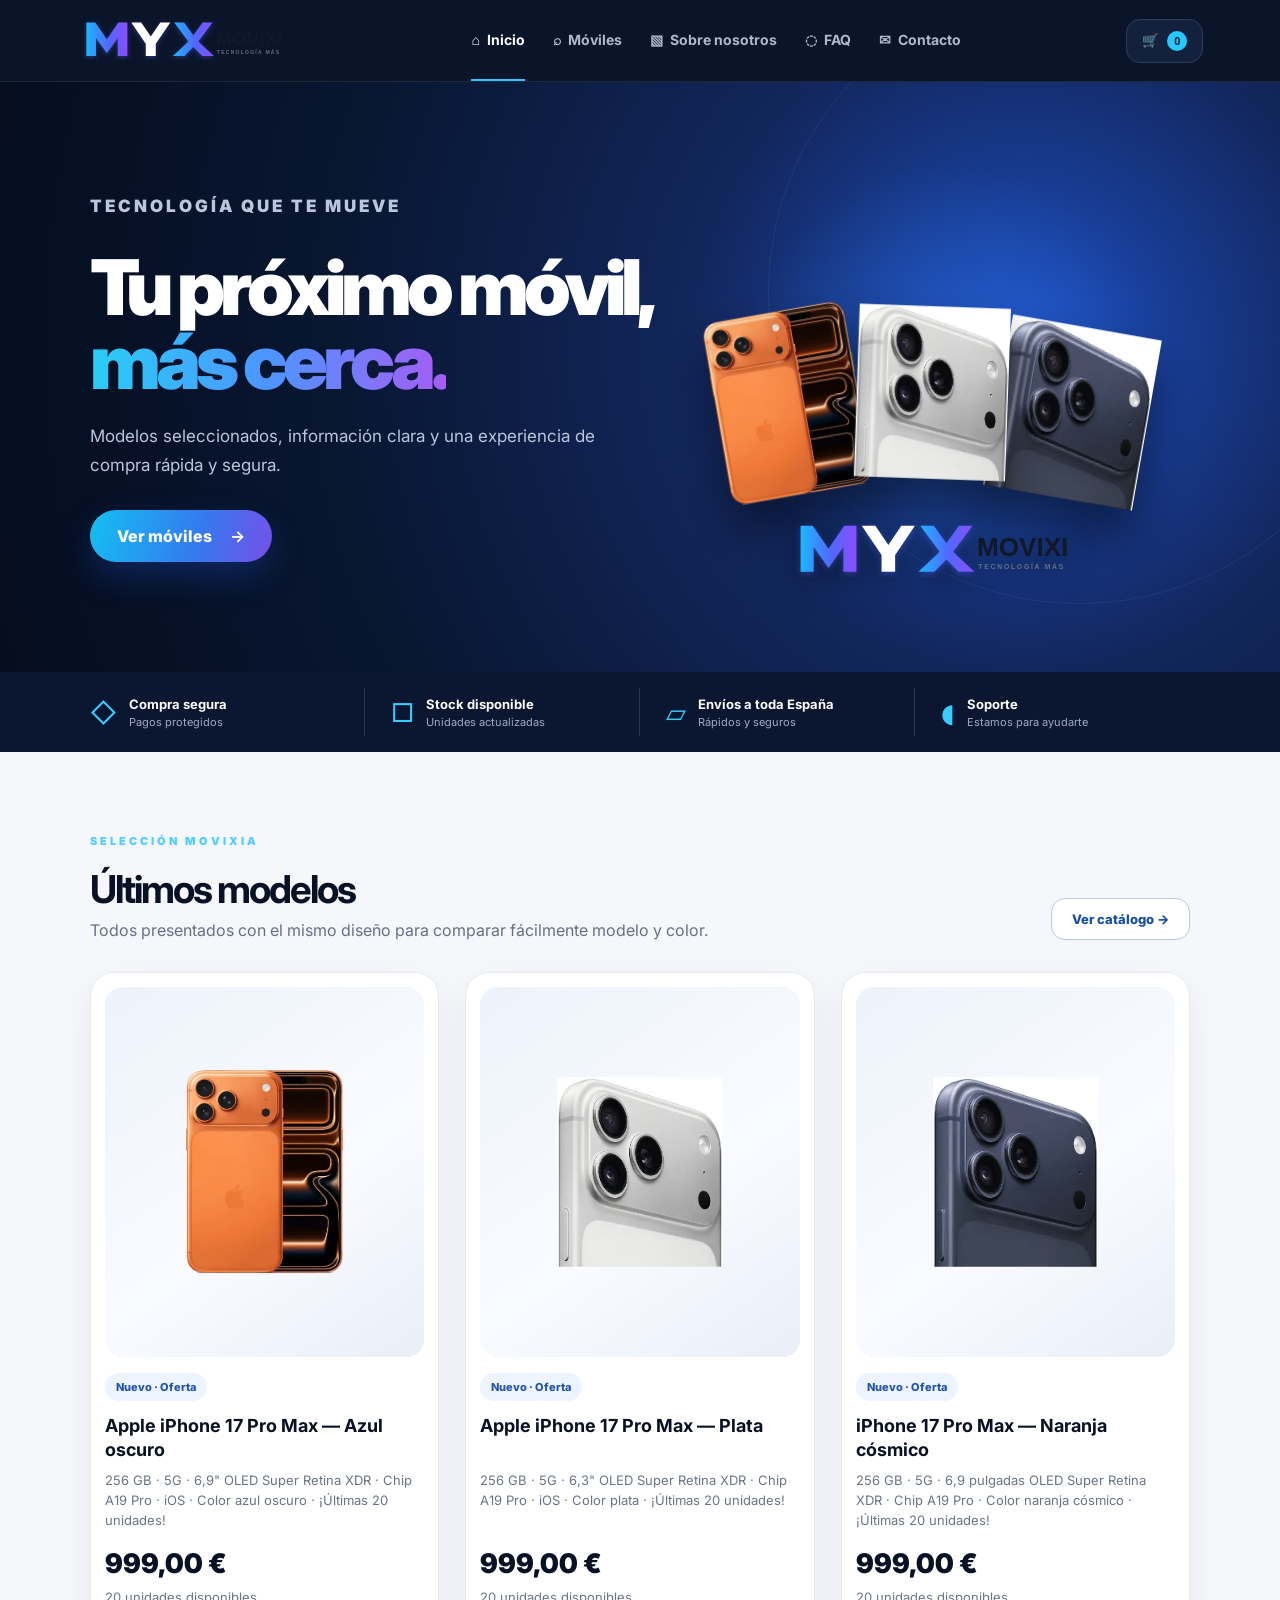
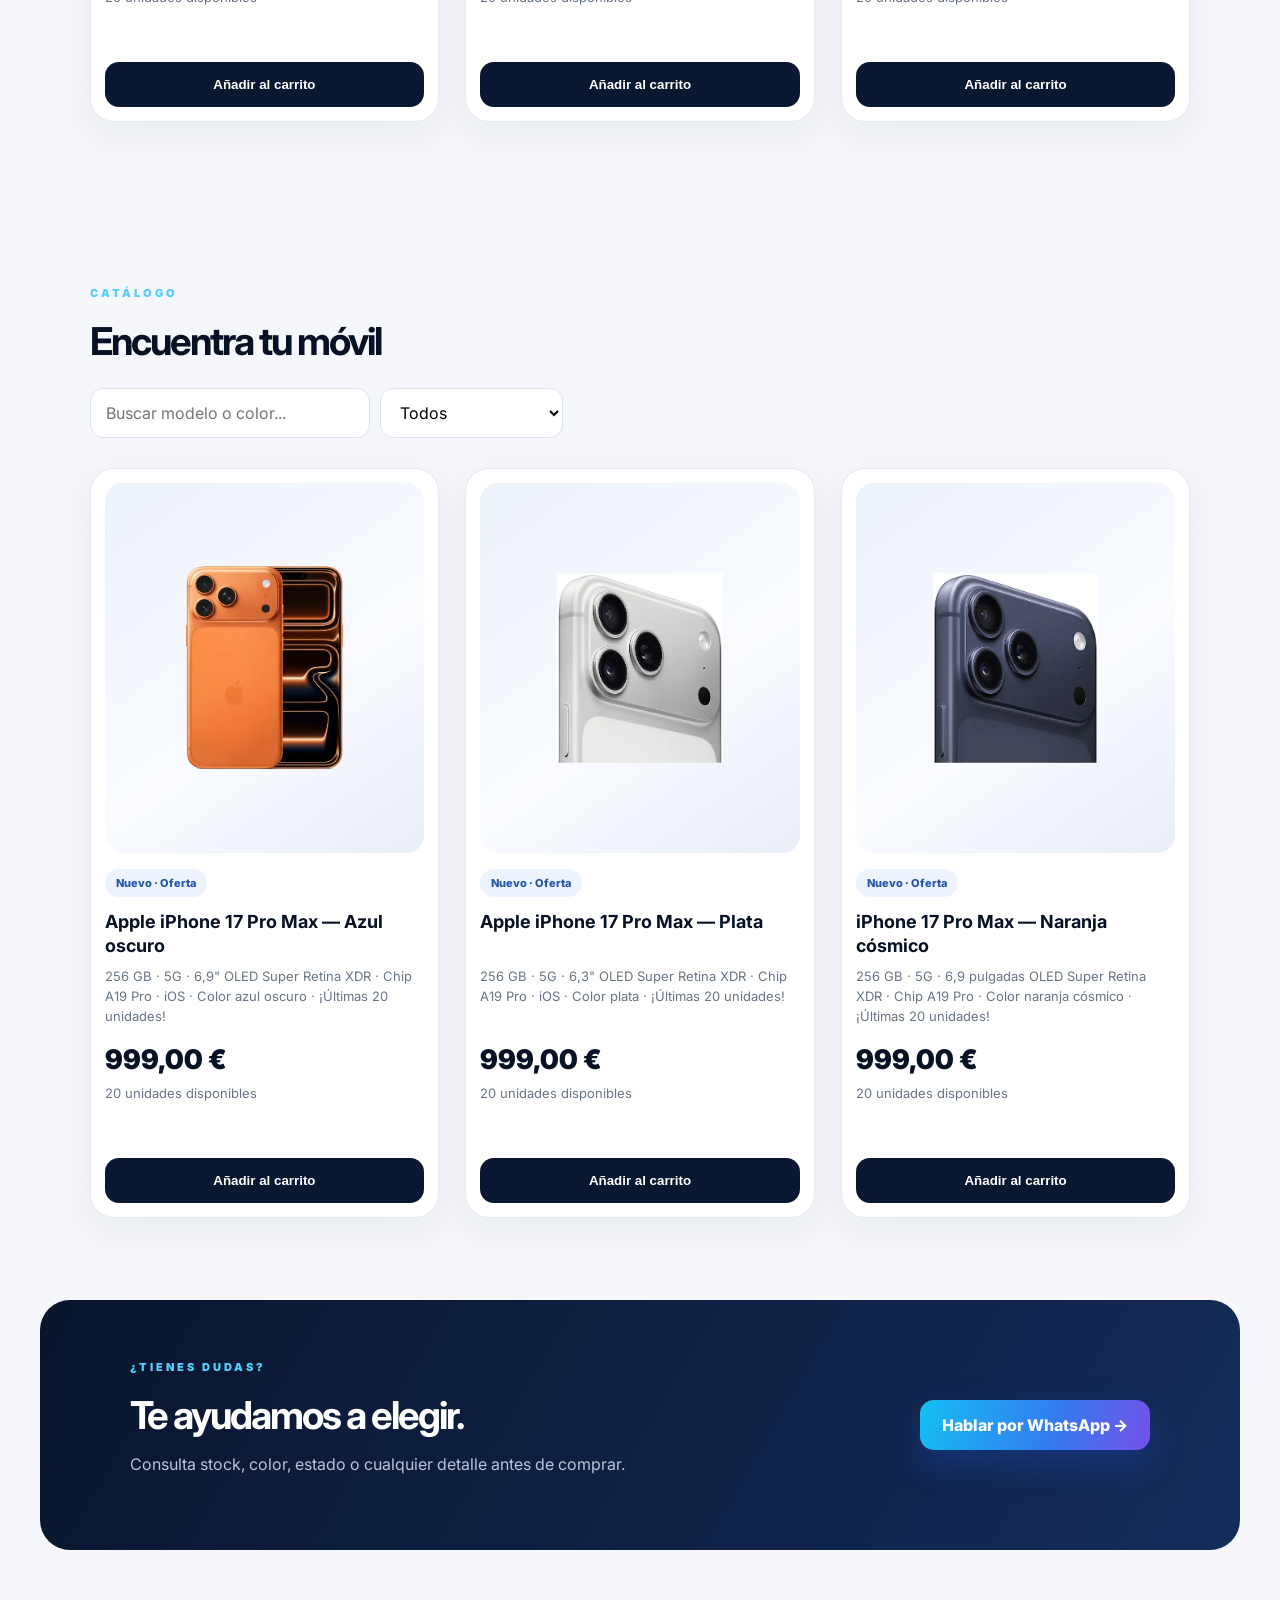
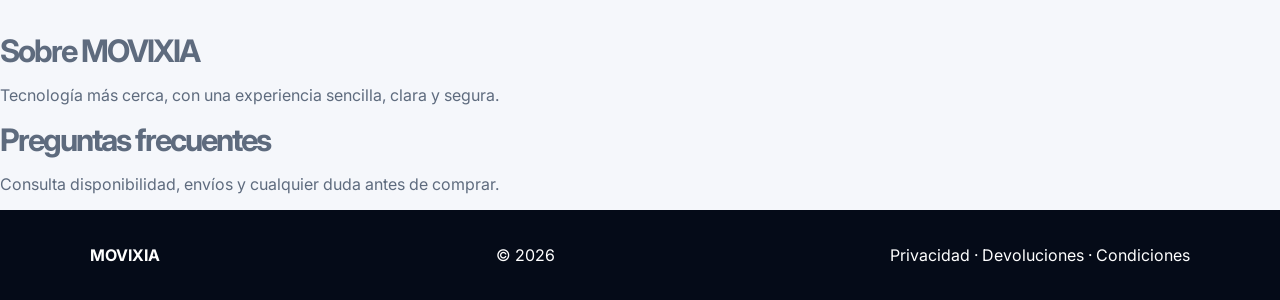
==== index.html @ a2f77178 "Apply modern MOVIXIA page structure and refresh published assets" ====
<!doctype html><html lang="es"><head><meta charset="utf-8"><meta name="viewport" content="width=device-width,initial-scale=1"><title>MOVIXIA — Móviles nuevos y reacondicionados</title><meta name="description" content="Compra móviles nuevos y reacondicionados con stock disponible."><link rel="stylesheet" href="styles.css?v=modern-20260826-01"></head><body><header><a class="logo" href="#inicio"><img src="movixia-logo.svg" alt="MOVIXIA"></a><nav><a class="active" href="#inicio">⌂ <span>Inicio</span></a><a href="#catalogo">⌕ <span>Móviles</span></a><a href="#nosotros">▧ <span>Sobre nosotros</span></a><a href="#faq">◌ <span>FAQ</span></a><a href="#contacto">✉ <span>Contacto</span></a></nav><button class="cart" onclick="openCart()">🛒 <span id="cartCount">0</span></button></header><main><section class="hero" id="inicio"><div class="heroCopy"><p class="eyebrow">TECNOLOGÍA QUE TE MUEVE</p><h1>Tu próximo móvil,<br><span>más cerca.</span></h1><p>Modelos seleccionados, información clara y una experiencia de compra rápida y segura.</p><a class="btn" href="#catalogo">Ver móviles <b>→</b></a></div><div class="heroVisual" aria-hidden="true"><div class="heroAura"></div><img class="phone p1" src="images/ASSET_MMS_161493687.jpg" alt=""><img class="phone p2" src="images/ASSET_MMS_161588659.jpg" alt=""><img class="phone p3" src="images/ASSET_MMS_161588673.jpg" alt=""><div class="heroBrand"><img src="movixia-logo.svg" alt=""></div></div></section><section class="trust"><div><i>◇</i><span><b>Compra segura</b><small>Pagos protegidos</small></span></div><div><i>□</i><span><b>Stock disponible</b><small>Unidades actualizadas</small></span></div><div><i>▱</i><span><b>Envíos a toda España</b><small>Rápidos y seguros</small></span></div><div><i>◖</i><span><b>Soporte</b><small>Estamos para ayudarte</small></span></div></section><section id="ofertas" class="featuredSection"><div class="sectionHead"><div><p class="eyebrow">SELECCIÓN MOVIXIA</p><h2>Últimos modelos</h2><p>Todos presentados con el mismo diseño para comparar fácilmente modelo y color.</p></div><a class="outlineBtn" href="#catalogo">Ver catálogo →</a></div><div id="featured" class="products"></div></section><section id="catalogo"><p class="eyebrow">CATÁLOGO</p><h2>Encuentra tu móvil</h2><div class="filters"><input id="search" placeholder="Buscar modelo o color..." oninput="render()"><select id="condition" onchange="render()"><option value="">Todos</option><option>Nuevo</option><option>Reacondicionado</option></select></div><div id="products" class="products"></div></section><section class="contact" id="contacto"><div><p class="eyebrow">¿TIENES DUDAS?</p><h2>Te ayudamos a elegir.</h2><p>Consulta stock, color, estado o cualquier detalle antes de comprar.</p></div><a id="wa" class="btn" target="_blank">Hablar por WhatsApp →</a></section><section id="nosotros" class="info"><h2>Sobre MOVIXIA</h2><p>Tecnología más cerca, con una experiencia sencilla, clara y segura.</p></section><section id="faq" class="info"><h2>Preguntas frecuentes</h2><p>Consulta disponibilidad, envíos y cualquier duda antes de comprar.</p></section></main><footer><b>MOVIXIA</b><span>© 2026</span><span>Privacidad · Devoluciones · Condiciones</span></footer><div id="overlay" class="overlay hidden" onclick="closeCart()"></div><aside id="drawer"><div class="drawerHead"><h2>Tu carrito</h2><button onclick="closeCart()">✕</button></div><div id="cartItems"></div><div class="total"><span>Total</span><b id="cartTotal">0,00 €</b></div><button class="btn full" onclick="checkout()">Continuar al pago</button></aside><script src="products.js?v=modern-20260826-01"></script><script src="app.js?v=modern-20260826-01"></script></body></html>
---- styles.css ----
@import url('https://fonts.googleapis.com/css2?family=Inter:wght@400;500;600;700;800;900&display=swap');
:root{--ink:#081224;--blue:#1769ff;--cyan:#25c8ff;--muted:#667085;--line:#e6eaf0;--bg:#f5f7fb}*{box-sizing:border-box}html{scroll-behavior:smooth}body{margin:0;font-family:Inter,Arial,sans-serif;background:var(--bg);color:var(--ink)}header{height:82px;background:rgba(7,17,38,.98);display:flex;align-items:center;padding:0 clamp(22px,6vw,92px);position:sticky;top:0;z-index:50;border-bottom:1px solid rgba(255,255,255,.08)}.logo{width:230px;height:68px;display:flex;align-items:center}.logo img{width:205px;max-height:62px;object-fit:contain;object-position:left center}nav{display:flex;align-items:center;justify-content:center;gap:28px;flex:1;height:100%}nav a{color:#aeb9cd;text-decoration:none;font-weight:700;font-size:14px;display:flex;gap:7px;align-items:center;height:100%;border-bottom:2px solid transparent}nav a.active,nav a:hover{color:#fff;border-color:var(--cyan)}.cart{border:1px solid #2b3b5a;background:#13213d;color:#fff;border-radius:14px;padding:11px 15px;font-weight:800;cursor:pointer}.cart span{display:inline-grid;place-items:center;background:var(--cyan);color:#061225;width:20px;height:20px;border-radius:50%;font-size:11px;margin-left:5px}.hero{min-height:590px;display:grid;grid-template-columns:minmax(0,1fr) minmax(460px,.95fr);align-items:center;padding:64px clamp(22px,7vw,110px);position:relative;overflow:hidden;color:#fff;background:radial-gradient(circle at 80% 44%,#1d4fc3 0,#12265b 31%,#081630 65%,#050d1e 100%)}.hero:before{content:'';position:absolute;width:620px;height:620px;border:1px solid rgba(119,176,255,.1);border-radius:50%;right:-110px;top:-100px}.heroCopy{position:relative;z-index:2;max-width:680px}.eyebrow{font-size:11px;font-weight:900;letter-spacing:3px;color:#53ceff;margin:0 0 18px}.hero h1{font-size:clamp(58px,6vw,92px);line-height:.96;letter-spacing:-5px;margin:0 0 24px;font-weight:900}.hero h1 span{background:linear-gradient(90deg,#29cef7,#4d95ff,#a55df5);-webkit-background-clip:text;color:transparent}.hero p{font-size:17px;line-height:1.7;color:#bac6dc;max-width:550px;margin:0 0 30px}.btn{border:0;border-radius:14px;padding:15px 22px;color:#fff;background:linear-gradient(105deg,#14bff2,#3579ef 60%,#7650e9);font-weight:800;cursor:pointer;text-decoration:none;display:inline-flex;align-items:center;justify-content:center;gap:18px;box-shadow:0 14px 32px rgba(32,92,238,.26)}.hero .btn{border-radius:30px;padding:16px 27px}.heroVisual{height:460px;position:relative}.heroAura{position:absolute;inset:0;background:radial-gradient(circle at 55% 50%,rgba(51,134,255,.35),transparent 57%)}.phone{position:absolute;object-fit:contain;filter:drop-shadow(0 28px 24px rgba(0,0,0,.5));height:95%;max-width:48%}.p1{left:1%;bottom:-15px;transform:rotate(-10deg)}.p2{left:28%;bottom:-34px;height:108%;z-index:3;transform:rotate(2deg)}.p3{right:-2%;bottom:-8px;height:88%;transform:rotate(10deg)}.heroBrand{position:absolute;z-index:4;width:52%;left:25%;bottom:16px;filter:drop-shadow(0 8px 14px rgba(0,0,0,.5))}.heroBrand img{width:100%;display:block}.trust{background:#0b1730;color:#fff;display:grid;grid-template-columns:repeat(4,1fr);padding:16px clamp(22px,7vw,110px);gap:0}.trust>div{min-height:48px;display:flex;align-items:center;gap:12px;padding:0 26px;border-right:1px solid #263957}.trust>div:first-child{padding-left:0}.trust>div:last-child{border:0}.trust i{font-style:normal;color:#38ccff;font-size:26px}.trust b{display:block;font-size:13px}.trust small{display:block;color:#9facbf;font-size:11px;margin-top:3px}.featuredSection,section:not(.hero):not(.trust):not(.contact):not(.info){max-width:1440px;margin:auto;padding:82px clamp(22px,7vw,110px)}.sectionHead{display:flex;justify-content:space-between;align-items:end;margin-bottom:32px}.sectionHead h2,h2{font-size:clamp(34px,3vw,48px);letter-spacing:-2px;margin:0 0 8px}.sectionHead p:not(.eyebrow){margin:0;color:var(--muted)}.outlineBtn{padding:12px 20px;border:1px solid #b9c8e6;border-radius:14px;text-decoration:none;color:#174fa7;font-size:13px;font-weight:800;background:#fff}.products{display:grid;grid-template-columns:repeat(3,minmax(0,1fr));gap:26px}.product{background:#fff;border:1px solid var(--line);border-radius:24px;padding:14px;box-shadow:0 12px 35px rgba(25,42,70,.06);display:flex;flex-direction:column;min-width:0;transition:transform .2s,box-shadow .2s}.product:hover{transform:translateY(-5px);box-shadow:0 22px 45px rgba(25,42,70,.12)}.photo{height:370px;border-radius:18px;background:linear-gradient(145deg,#edf3fb,#f9fbff 58%,#e9eef8);display:flex;align-items:center;justify-content:center;overflow:hidden}.photo img{display:block;width:88%;height:88%;object-fit:contain;object-position:center}.badge{align-self:flex-start;margin-top:16px;padding:7px 11px;border-radius:999px;background:#edf4ff;color:#2455a6;font-size:11px;font-weight:800}.product h3{font-size:18px;line-height:1.35;margin:13px 0 7px;min-height:49px}.spec{color:#697586;font-size:13px;line-height:1.55;min-height:61px}.price{font-size:27px;font-weight:900;margin:16px 0 7px}.product .btn{width:100%;margin-top:14px;background:#0a1730;box-shadow:none}.filters{display:flex;gap:10px;margin:24px 0 30px}.filters input,.filters select{border:1px solid #dce3ed;background:#fff;border-radius:13px;padding:13px 15px;font:inherit}.filters input{min-width:270px}.contact{max-width:1200px;margin:0 auto 82px;padding:60px clamp(24px,7vw,90px);border-radius:30px;background:linear-gradient(120deg,#09152d,#142c59);color:#fff;display:flex;justify-content:space-between;align-items:center;gap:30px}.contact h2{margin-bottom:10px}.contact p:not(.eyebrow){color:#b8c4d9}.info{color:#5e6b7e}.info h2{font-size:31px}footer{background:#050b18;color:#fff;padding:35px clamp(22px,7vw,110px);display:flex;justify-content:space-between;gap:18px;flex-wrap:wrap}.overlay{position:fixed;inset:0;background:rgba(0,0,0,.58);z-index:70}.hidden{display:none}#drawer{position:fixed;z-index:71;right:0;top:0;width:min(430px,100%);height:100%;background:#fff;padding:24px;transform:translateX(100%);transition:.25s;overflow:auto}#drawer.open{transform:none}.drawerHead{display:flex;align-items:center;justify-content:space-between}.drawerHead button{border:0;border-radius:50%;width:36px;height:36px}.line{display:grid;grid-template-columns:60px 1fr auto;gap:12px;padding:14px 0;border-bottom:1px solid #edf0f4}.mini{background:#edf2f7;border-radius:10px;display:grid;place-items:center;height:60px}.total{display:flex;justify-content:space-between;font-size:20px;margin:25px 0}.full{width:100%}@media(max-width:900px){header{padding:0 4%}.logo{width:180px}.logo img{width:165px}nav{gap:17px}nav a{font-size:12px}.hero{grid-template-columns:1fr 1fr;padding-left:6%;padding-right:6%}.trust{padding-left:6%;padding-right:6%}.trust>div{padding:0 12px}.products{gap:18px}.photo{height:310px}}@media(max-width:700px){header{height:74px;padding:0 18px}.logo{width:145px}.logo img{width:140px}nav a span{display:none}.hero{grid-template-columns:1fr;min-height:720px;padding:55px 24px 18px}.heroVisual{height:330px}.hero h1{font-size:58px}.trust{grid-template-columns:1fr 1fr;padding:20px 24px;gap:15px}.trust>div{border:0;padding:0}.products{grid-template-columns:1fr 1fr}.featuredSection,section:not(.hero):not(.trust):not(.contact):not(.info){padding:62px 24px}}@media(max-width:520px){nav{display:none}.hero h1{font-size:48px;letter-spacing:-3px}.hero p{font-size:15px}.trust{grid-template-columns:1fr}.products{grid-template-columns:1fr}.photo{height:380px}.sectionHead{display:block}.outlineBtn{display:inline-flex;margin-top:18px}.filters{flex-direction:column}.filters input{min-width:0;width:100%}.contact{margin:0 18px 60px;display:block;padding:40px 28px}.contact .btn{margin-top:18px}}
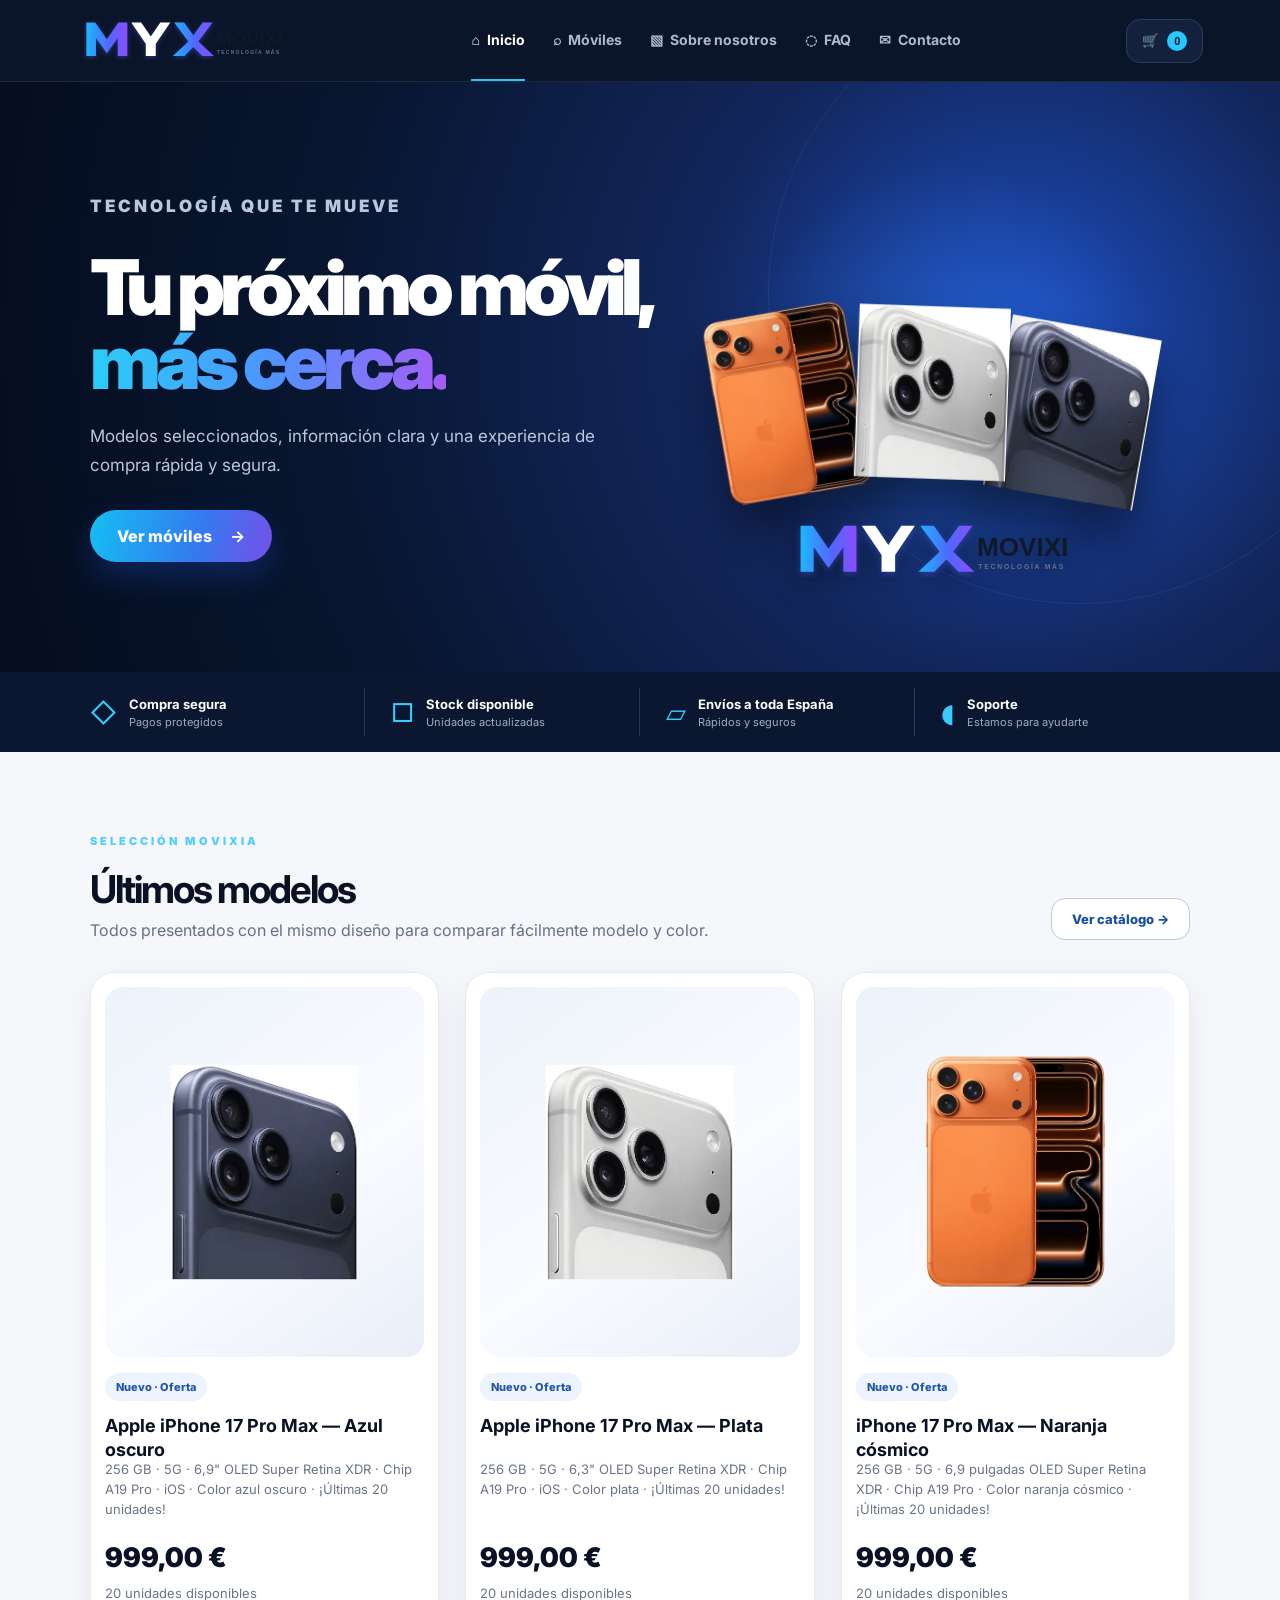
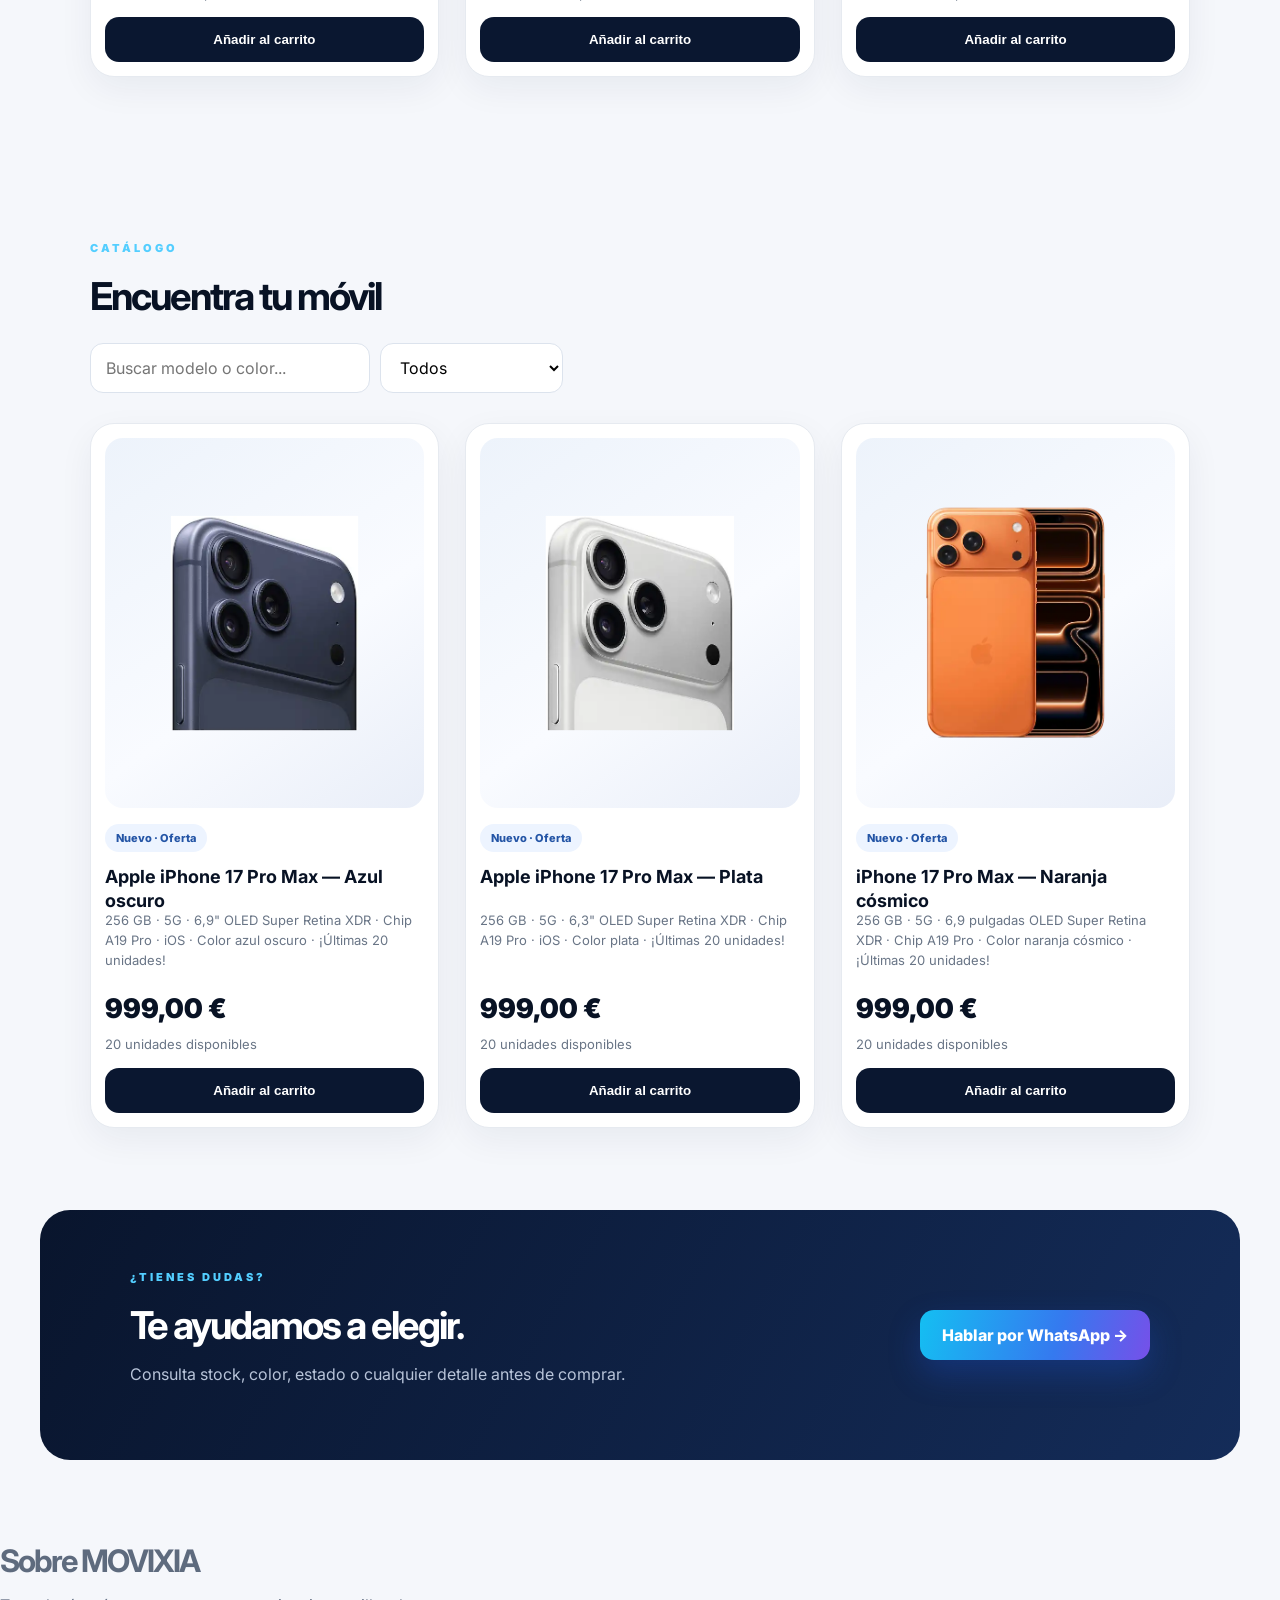
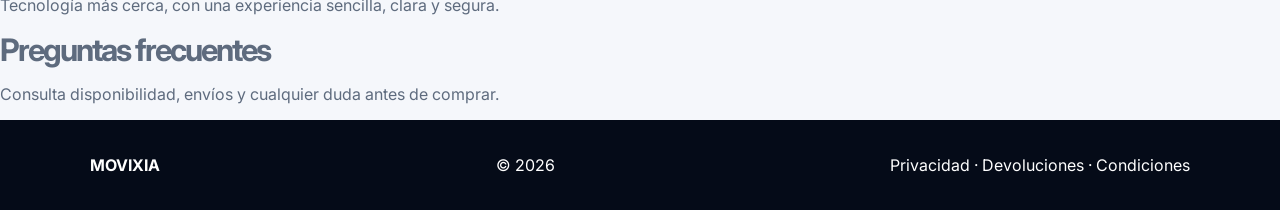
==== commit 6b2a9e04: "Refresh MOVIXIA asset versions for final mockup-matched product layout" ====
--- a/index.html
+++ b/index.html
@@ -1 +1 @@
-<!doctype html><html lang="es"><head><meta charset="utf-8"><meta name="viewport" content="width=device-width,initial-scale=1"><title>MOVIXIA — Móviles nuevos y reacondicionados</title><meta name="description" content="Compra móviles nuevos y reacondicionados con stock disponible."><link rel="stylesheet" href="styles.css?v=modern-20260826-01"></head><body><header><a class="logo" href="#inicio"><img src="movixia-logo.svg" alt="MOVIXIA"></a><nav><a class="active" href="#inicio">⌂ <span>Inicio</span></a><a href="#catalogo">⌕ <span>Móviles</span></a><a href="#nosotros">▧ <span>Sobre nosotros</span></a><a href="#faq">◌ <span>FAQ</span></a><a href="#contacto">✉ <span>Contacto</span></a></nav><button class="cart" onclick="openCart()">🛒 <span id="cartCount">0</span></button></header><main><section class="hero" id="inicio"><div class="heroCopy"><p class="eyebrow">TECNOLOGÍA QUE TE MUEVE</p><h1>Tu próximo móvil,<br><span>más cerca.</span></h1><p>Modelos seleccionados, información clara y una experiencia de compra rápida y segura.</p><a class="btn" href="#catalogo">Ver móviles <b>→</b></a></div><div class="heroVisual" aria-hidden="true"><div class="heroAura"></div><img class="phone p1" src="images/ASSET_MMS_161493687.jpg" alt=""><img class="phone p2" src="images/ASSET_MMS_161588659.jpg" alt=""><img class="phone p3" src="images/ASSET_MMS_161588673.jpg" alt=""><div class="heroBrand"><img src="movixia-logo.svg" alt=""></div></div></section><section class="trust"><div><i>◇</i><span><b>Compra segura</b><small>Pagos protegidos</small></span></div><div><i>□</i><span><b>Stock disponible</b><small>Unidades actualizadas</small></span></div><div><i>▱</i><span><b>Envíos a toda España</b><small>Rápidos y seguros</small></span></div><div><i>◖</i><span><b>Soporte</b><small>Estamos para ayudarte</small></span></div></section><section id="ofertas" class="featuredSection"><div class="sectionHead"><div><p class="eyebrow">SELECCIÓN MOVIXIA</p><h2>Últimos modelos</h2><p>Todos presentados con el mismo diseño para comparar fácilmente modelo y color.</p></div><a class="outlineBtn" href="#catalogo">Ver catálogo →</a></div><div id="featured" class="products"></div></section><section id="catalogo"><p class="eyebrow">CATÁLOGO</p><h2>Encuentra tu móvil</h2><div class="filters"><input id="search" placeholder="Buscar modelo o color..." oninput="render()"><select id="condition" onchange="render()"><option value="">Todos</option><option>Nuevo</option><option>Reacondicionado</option></select></div><div id="products" class="products"></div></section><section class="contact" id="contacto"><div><p class="eyebrow">¿TIENES DUDAS?</p><h2>Te ayudamos a elegir.</h2><p>Consulta stock, color, estado o cualquier detalle antes de comprar.</p></div><a id="wa" class="btn" target="_blank">Hablar por WhatsApp →</a></section><section id="nosotros" class="info"><h2>Sobre MOVIXIA</h2><p>Tecnología más cerca, con una experiencia sencilla, clara y segura.</p></section><section id="faq" class="info"><h2>Preguntas frecuentes</h2><p>Consulta disponibilidad, envíos y cualquier duda antes de comprar.</p></section></main><footer><b>MOVIXIA</b><span>© 2026</span><span>Privacidad · Devoluciones · Condiciones</span></footer><div id="overlay" class="overlay hidden" onclick="closeCart()"></div><aside id="drawer"><div class="drawerHead"><h2>Tu carrito</h2><button onclick="closeCart()">✕</button></div><div id="cartItems"></div><div class="total"><span>Total</span><b id="cartTotal">0,00 €</b></div><button class="btn full" onclick="checkout()">Continuar al pago</button></aside><script src="products.js?v=modern-20260826-01"></script><script src="app.js?v=modern-20260826-01"></script></body></html>+<!doctype html><html lang="es"><head><meta charset="utf-8"><meta name="viewport" content="width=device-width,initial-scale=1"><title>MOVIXIA — Móviles nuevos y reacondicionados</title><meta name="description" content="Compra móviles nuevos y reacondicionados con stock disponible."><link rel="stylesheet" href="styles.css?v=mockup-final-20260826"></head><body><header><a class="logo" href="#inicio"><img src="movixia-logo.svg" alt="MOVIXIA"></a><nav><a class="active" href="#inicio">⌂ <span>Inicio</span></a><a href="#catalogo">⌕ <span>Móviles</span></a><a href="#nosotros">▧ <span>Sobre nosotros</span></a><a href="#faq">◌ <span>FAQ</span></a><a href="#contacto">✉ <span>Contacto</span></a></nav><button class="cart" onclick="openCart()">🛒 <span id="cartCount">0</span></button></header><main><section class="hero" id="inicio"><div class="heroCopy"><p class="eyebrow">TECNOLOGÍA QUE TE MUEVE</p><h1>Tu próximo móvil,<br><span>más cerca.</span></h1><p>Modelos seleccionados, información clara y una experiencia de compra rápida y segura.</p><a class="btn" href="#catalogo">Ver móviles <b>→</b></a></div><div class="heroVisual" aria-hidden="true"><div class="heroAura"></div><img class="phone p1" src="images/ASSET_MMS_161493687.jpg" alt=""><img class="phone p2" src="images/ASSET_MMS_161588659.jpg" alt=""><img class="phone p3" src="images/ASSET_MMS_161588673.jpg" alt=""><div class="heroBrand"><img src="movixia-logo.svg" alt=""></div></div></section><section class="trust"><div><i>◇</i><span><b>Compra segura</b><small>Pagos protegidos</small></span></div><div><i>□</i><span><b>Stock disponible</b><small>Unidades actualizadas</small></span></div><div><i>▱</i><span><b>Envíos a toda España</b><small>Rápidos y seguros</small></span></div><div><i>◖</i><span><b>Soporte</b><small>Estamos para ayudarte</small></span></div></section><section id="ofertas" class="featuredSection"><div class="sectionHead"><div><p class="eyebrow">SELECCIÓN MOVIXIA</p><h2>Últimos modelos</h2><p>Todos presentados con el mismo diseño para comparar fácilmente modelo y color.</p></div><a class="outlineBtn" href="#catalogo">Ver catálogo →</a></div><div id="featured" class="products"></div></section><section id="catalogo"><p class="eyebrow">CATÁLOGO</p><h2>Encuentra tu móvil</h2><div class="filters"><input id="search" placeholder="Buscar modelo o color..." oninput="render()"><select id="condition" onchange="render()"><option value="">Todos</option><option>Nuevo</option><option>Reacondicionado</option></select></div><div id="products" class="products"></div></section><section class="contact" id="contacto"><div><p class="eyebrow">¿TIENES DUDAS?</p><h2>Te ayudamos a elegir.</h2><p>Consulta stock, color, estado o cualquier detalle antes de comprar.</p></div><a id="wa" class="btn" target="_blank">Hablar por WhatsApp →</a></section><section id="nosotros" class="info"><h2>Sobre MOVIXIA</h2><p>Tecnología más cerca, con una experiencia sencilla, clara y segura.</p></section><section id="faq" class="info"><h2>Preguntas frecuentes</h2><p>Consulta disponibilidad, envíos y cualquier duda antes de comprar.</p></section></main><footer><b>MOVIXIA</b><span>© 2026</span><span>Privacidad · Devoluciones · Condiciones</span></footer><div id="overlay" class="overlay hidden" onclick="closeCart()"></div><aside id="drawer"><div class="drawerHead"><h2>Tu carrito</h2><button onclick="closeCart()">✕</button></div><div id="cartItems"></div><div class="total"><span>Total</span><b id="cartTotal">0,00 €</b></div><button class="btn full" onclick="checkout()">Continuar al pago</button></aside><script src="products.js?v=mockup-final-20260826"></script><script src="app.js?v=mockup-final-20260826"></script></body></html>
--- a/styles.css
+++ b/styles.css
@@ -1,2 +1,2 @@
 @import url('https://fonts.googleapis.com/css2?family=Inter:wght@400;500;600;700;800;900&display=swap');
-:root{--ink:#081224;--blue:#1769ff;--cyan:#25c8ff;--muted:#667085;--line:#e6eaf0;--bg:#f5f7fb}*{box-sizing:border-box}html{scroll-behavior:smooth}body{margin:0;font-family:Inter,Arial,sans-serif;background:var(--bg);color:var(--ink)}header{height:82px;background:rgba(7,17,38,.98);display:flex;align-items:center;padding:0 clamp(22px,6vw,92px);position:sticky;top:0;z-index:50;border-bottom:1px solid rgba(255,255,255,.08)}.logo{width:230px;height:68px;display:flex;align-items:center}.logo img{width:205px;max-height:62px;object-fit:contain;object-position:left center}nav{display:flex;align-items:center;justify-content:center;gap:28px;flex:1;height:100%}nav a{color:#aeb9cd;text-decoration:none;font-weight:700;font-size:14px;display:flex;gap:7px;align-items:center;height:100%;border-bottom:2px solid transparent}nav a.active,nav a:hover{color:#fff;border-color:var(--cyan)}.cart{border:1px solid #2b3b5a;background:#13213d;color:#fff;border-radius:14px;padding:11px 15px;font-weight:800;cursor:pointer}.cart span{display:inline-grid;place-items:center;background:var(--cyan);color:#061225;width:20px;height:20px;border-radius:50%;font-size:11px;margin-left:5px}.hero{min-height:590px;display:grid;grid-template-columns:minmax(0,1fr) minmax(460px,.95fr);align-items:center;padding:64px clamp(22px,7vw,110px);position:relative;overflow:hidden;color:#fff;background:radial-gradient(circle at 80% 44%,#1d4fc3 0,#12265b 31%,#081630 65%,#050d1e 100%)}.hero:before{content:'';position:absolute;width:620px;height:620px;border:1px solid rgba(119,176,255,.1);border-radius:50%;right:-110px;top:-100px}.heroCopy{position:relative;z-index:2;max-width:680px}.eyebrow{font-size:11px;font-weight:900;letter-spacing:3px;color:#53ceff;margin:0 0 18px}.hero h1{font-size:clamp(58px,6vw,92px);line-height:.96;letter-spacing:-5px;margin:0 0 24px;font-weight:900}.hero h1 span{background:linear-gradient(90deg,#29cef7,#4d95ff,#a55df5);-webkit-background-clip:text;color:transparent}.hero p{font-size:17px;line-height:1.7;color:#bac6dc;max-width:550px;margin:0 0 30px}.btn{border:0;border-radius:14px;padding:15px 22px;color:#fff;background:linear-gradient(105deg,#14bff2,#3579ef 60%,#7650e9);font-weight:800;cursor:pointer;text-decoration:none;display:inline-flex;align-items:center;justify-content:center;gap:18px;box-shadow:0 14px 32px rgba(32,92,238,.26)}.hero .btn{border-radius:30px;padding:16px 27px}.heroVisual{height:460px;position:relative}.heroAura{position:absolute;inset:0;background:radial-gradient(circle at 55% 50%,rgba(51,134,255,.35),transparent 57%)}.phone{position:absolute;object-fit:contain;filter:drop-shadow(0 28px 24px rgba(0,0,0,.5));height:95%;max-width:48%}.p1{left:1%;bottom:-15px;transform:rotate(-10deg)}.p2{left:28%;bottom:-34px;height:108%;z-index:3;transform:rotate(2deg)}.p3{right:-2%;bottom:-8px;height:88%;transform:rotate(10deg)}.heroBrand{position:absolute;z-index:4;width:52%;left:25%;bottom:16px;filter:drop-shadow(0 8px 14px rgba(0,0,0,.5))}.heroBrand img{width:100%;display:block}.trust{background:#0b1730;color:#fff;display:grid;grid-template-columns:repeat(4,1fr);padding:16px clamp(22px,7vw,110px);gap:0}.trust>div{min-height:48px;display:flex;align-items:center;gap:12px;padding:0 26px;border-right:1px solid #263957}.trust>div:first-child{padding-left:0}.trust>div:last-child{border:0}.trust i{font-style:normal;color:#38ccff;font-size:26px}.trust b{display:block;font-size:13px}.trust small{display:block;color:#9facbf;font-size:11px;margin-top:3px}.featuredSection,section:not(.hero):not(.trust):not(.contact):not(.info){max-width:1440px;margin:auto;padding:82px clamp(22px,7vw,110px)}.sectionHead{display:flex;justify-content:space-between;align-items:end;margin-bottom:32px}.sectionHead h2,h2{font-size:clamp(34px,3vw,48px);letter-spacing:-2px;margin:0 0 8px}.sectionHead p:not(.eyebrow){margin:0;color:var(--muted)}.outlineBtn{padding:12px 20px;border:1px solid #b9c8e6;border-radius:14px;text-decoration:none;color:#174fa7;font-size:13px;font-weight:800;background:#fff}.products{display:grid;grid-template-columns:repeat(3,minmax(0,1fr));gap:26px}.product{background:#fff;border:1px solid var(--line);border-radius:24px;padding:14px;box-shadow:0 12px 35px rgba(25,42,70,.06);display:flex;flex-direction:column;min-width:0;transition:transform .2s,box-shadow .2s}.product:hover{transform:translateY(-5px);box-shadow:0 22px 45px rgba(25,42,70,.12)}.photo{height:370px;border-radius:18px;background:linear-gradient(145deg,#edf3fb,#f9fbff 58%,#e9eef8);display:flex;align-items:center;justify-content:center;overflow:hidden}.photo img{display:block;width:88%;height:88%;object-fit:contain;object-position:center}.badge{align-self:flex-start;margin-top:16px;padding:7px 11px;border-radius:999px;background:#edf4ff;color:#2455a6;font-size:11px;font-weight:800}.product h3{font-size:18px;line-height:1.35;margin:13px 0 7px;min-height:49px}.spec{color:#697586;font-size:13px;line-height:1.55;min-height:61px}.price{font-size:27px;font-weight:900;margin:16px 0 7px}.product .btn{width:100%;margin-top:14px;background:#0a1730;box-shadow:none}.filters{display:flex;gap:10px;margin:24px 0 30px}.filters input,.filters select{border:1px solid #dce3ed;background:#fff;border-radius:13px;padding:13px 15px;font:inherit}.filters input{min-width:270px}.contact{max-width:1200px;margin:0 auto 82px;padding:60px clamp(24px,7vw,90px);border-radius:30px;background:linear-gradient(120deg,#09152d,#142c59);color:#fff;display:flex;justify-content:space-between;align-items:center;gap:30px}.contact h2{margin-bottom:10px}.contact p:not(.eyebrow){color:#b8c4d9}.info{color:#5e6b7e}.info h2{font-size:31px}footer{background:#050b18;color:#fff;padding:35px clamp(22px,7vw,110px);display:flex;justify-content:space-between;gap:18px;flex-wrap:wrap}.overlay{position:fixed;inset:0;background:rgba(0,0,0,.58);z-index:70}.hidden{display:none}#drawer{position:fixed;z-index:71;right:0;top:0;width:min(430px,100%);height:100%;background:#fff;padding:24px;transform:translateX(100%);transition:.25s;overflow:auto}#drawer.open{transform:none}.drawerHead{display:flex;align-items:center;justify-content:space-between}.drawerHead button{border:0;border-radius:50%;width:36px;height:36px}.line{display:grid;grid-template-columns:60px 1fr auto;gap:12px;padding:14px 0;border-bottom:1px solid #edf0f4}.mini{background:#edf2f7;border-radius:10px;display:grid;place-items:center;height:60px}.total{display:flex;justify-content:space-between;font-size:20px;margin:25px 0}.full{width:100%}@media(max-width:900px){header{padding:0 4%}.logo{width:180px}.logo img{width:165px}nav{gap:17px}nav a{font-size:12px}.hero{grid-template-columns:1fr 1fr;padding-left:6%;padding-right:6%}.trust{padding-left:6%;padding-right:6%}.trust>div{padding:0 12px}.products{gap:18px}.photo{height:310px}}@media(max-width:700px){header{height:74px;padding:0 18px}.logo{width:145px}.logo img{width:140px}nav a span{display:none}.hero{grid-template-columns:1fr;min-height:720px;padding:55px 24px 18px}.heroVisual{height:330px}.hero h1{font-size:58px}.trust{grid-template-columns:1fr 1fr;padding:20px 24px;gap:15px}.trust>div{border:0;padding:0}.products{grid-template-columns:1fr 1fr}.featuredSection,section:not(.hero):not(.trust):not(.contact):not(.info){padding:62px 24px}}@media(max-width:520px){nav{display:none}.hero h1{font-size:48px;letter-spacing:-3px}.hero p{font-size:15px}.trust{grid-template-columns:1fr}.products{grid-template-columns:1fr}.photo{height:380px}.sectionHead{display:block}.outlineBtn{display:inline-flex;margin-top:18px}.filters{flex-direction:column}.filters input{min-width:0;width:100%}.contact{margin:0 18px 60px;display:block;padding:40px 28px}.contact .btn{margin-top:18px}}+:root{--ink:#081224;--blue:#1769ff;--cyan:#25c8ff;--muted:#667085;--line:#e6eaf0;--bg:#f5f7fb}*{box-sizing:border-box}html{scroll-behavior:smooth}body{margin:0;font-family:Inter,Arial,sans-serif;background:var(--bg);color:var(--ink)}header{height:82px;background:rgba(7,17,38,.98);display:flex;align-items:center;padding:0 clamp(22px,6vw,92px);position:sticky;top:0;z-index:50;border-bottom:1px solid rgba(255,255,255,.08)}.logo{width:230px;height:68px;display:flex;align-items:center}.logo img{width:205px;max-height:62px;object-fit:contain;object-position:left center}nav{display:flex;align-items:center;justify-content:center;gap:28px;flex:1;height:100%}nav a{color:#aeb9cd;text-decoration:none;font-weight:700;font-size:14px;display:flex;gap:7px;align-items:center;height:100%;border-bottom:2px solid transparent}nav a.active,nav a:hover{color:#fff;border-color:var(--cyan)}.cart{border:1px solid #2b3b5a;background:#13213d;color:#fff;border-radius:14px;padding:11px 15px;font-weight:800;cursor:pointer}.cart span{display:inline-grid;place-items:center;background:var(--cyan);color:#061225;width:20px;height:20px;border-radius:50%;font-size:11px;margin-left:5px}.hero{min-height:590px;display:grid;grid-template-columns:minmax(0,1fr) minmax(460px,.95fr);align-items:center;padding:64px clamp(22px,7vw,110px);position:relative;overflow:hidden;color:#fff;background:radial-gradient(circle at 80% 44%,#1d4fc3 0,#12265b 31%,#081630 65%,#050d1e 100%)}.hero:before{content:'';position:absolute;width:620px;height:620px;border:1px solid rgba(119,176,255,.1);border-radius:50%;right:-110px;top:-100px}.heroCopy{position:relative;z-index:2;max-width:680px}.eyebrow{font-size:11px;font-weight:900;letter-spacing:3px;color:#53ceff;margin:0 0 18px}.hero h1{font-size:clamp(58px,6vw,92px);line-height:.96;letter-spacing:-5px;margin:0 0 24px;font-weight:900}.hero h1 span{background:linear-gradient(90deg,#29cef7,#4d95ff,#a55df5);-webkit-background-clip:text;color:transparent}.hero p{font-size:17px;line-height:1.7;color:#bac6dc;max-width:550px;margin:0 0 30px}.btn{border:0;border-radius:14px;padding:15px 22px;color:#fff;background:linear-gradient(105deg,#14bff2,#3579ef 60%,#7650e9);font-weight:800;cursor:pointer;text-decoration:none;display:inline-flex;align-items:center;justify-content:center;gap:18px;box-shadow:0 14px 32px rgba(32,92,238,.26)}.hero .btn{border-radius:30px;padding:16px 27px}.heroVisual{height:460px;position:relative}.heroAura{position:absolute;inset:0;background:radial-gradient(circle at 55% 50%,rgba(51,134,255,.35),transparent 57%)}.phone{position:absolute;object-fit:contain;filter:drop-shadow(0 28px 24px rgba(0,0,0,.5));height:95%;max-width:48%}.p1{left:1%;bottom:-15px;transform:rotate(-10deg)}.p2{left:28%;bottom:-34px;height:108%;z-index:3;transform:rotate(2deg)}.p3{right:-2%;bottom:-8px;height:88%;transform:rotate(10deg)}.heroBrand{position:absolute;z-index:4;width:52%;left:25%;bottom:16px;filter:drop-shadow(0 8px 14px rgba(0,0,0,.5))}.heroBrand img{width:100%;display:block}.trust{background:#0b1730;color:#fff;display:grid;grid-template-columns:repeat(4,1fr);padding:16px clamp(22px,7vw,110px);gap:0}.trust>div{min-height:48px;display:flex;align-items:center;gap:12px;padding:0 26px;border-right:1px solid #263957}.trust>div:first-child{padding-left:0}.trust>div:last-child{border:0}.trust i{font-style:normal;color:#38ccff;font-size:26px}.trust b{display:block;font-size:13px}.trust small{display:block;color:#9facbf;font-size:11px;margin-top:3px}.featuredSection,section:not(.hero):not(.trust):not(.contact):not(.info){max-width:1440px;margin:auto;padding:82px clamp(22px,7vw,110px)}.sectionHead{display:flex;justify-content:space-between;align-items:end;margin-bottom:32px}.sectionHead h2,h2{font-size:clamp(34px,3vw,48px);letter-spacing:-2px;margin:0 0 8px}.sectionHead p:not(.eyebrow){margin:0;color:var(--muted)}.outlineBtn{padding:12px 20px;border:1px solid #b9c8e6;border-radius:14px;text-decoration:none;color:#174fa7;font-size:13px;font-weight:800;background:#fff}.products{display:grid;grid-template-columns:repeat(3,minmax(0,1fr));gap:26px;align-items:stretch}.product{background:#fff;border:1px solid var(--line);border-radius:24px;padding:14px;box-shadow:0 12px 35px rgba(25,42,70,.06);display:grid;grid-template-rows:370px auto 58px 66px auto auto;min-width:0;overflow:hidden;transition:transform .2s,box-shadow .2s}.product:hover{transform:translateY(-5px);box-shadow:0 22px 45px rgba(25,42,70,.12)}.photo{height:370px;border-radius:18px;background:linear-gradient(145deg,#edf3fb,#f9fbff 58%,#e9eef8);display:flex;align-items:center;justify-content:center;overflow:hidden}.photo img{display:block;width:100%;height:100%;object-fit:contain;object-position:center}.badge{align-self:center;justify-self:start;margin-top:16px;padding:7px 11px;border-radius:999px;background:#edf4ff;color:#2455a6;font-size:11px;font-weight:800}.product h3{font-size:18px;line-height:1.35;margin:13px 0 7px;min-height:49px}.spec{color:#697586;font-size:13px;line-height:1.55;min-height:61px}.price{font-size:27px;font-weight:900;margin:16px 0 7px}.stockText{min-height:0;margin-top:2px}.product .btn{width:100%;margin-top:14px;background:#0a1730;box-shadow:none}.filters{display:flex;gap:10px;margin:24px 0 30px}.filters input,.filters select{border:1px solid #dce3ed;background:#fff;border-radius:13px;padding:13px 15px;font:inherit}.filters input{min-width:270px}.contact{max-width:1200px;margin:0 auto 82px;padding:60px clamp(24px,7vw,90px);border-radius:30px;background:linear-gradient(120deg,#09152d,#142c59);color:#fff;display:flex;justify-content:space-between;align-items:center;gap:30px}.contact h2{margin-bottom:10px}.contact p:not(.eyebrow){color:#b8c4d9}.info{color:#5e6b7e}.info h2{font-size:31px}footer{background:#050b18;color:#fff;padding:35px clamp(22px,7vw,110px);display:flex;justify-content:space-between;gap:18px;flex-wrap:wrap}.overlay{position:fixed;inset:0;background:rgba(0,0,0,.58);z-index:70}.hidden{display:none}#drawer{position:fixed;z-index:71;right:0;top:0;width:min(430px,100%);height:100%;background:#fff;padding:24px;transform:translateX(100%);transition:.25s;overflow:auto}#drawer.open{transform:none}.drawerHead{display:flex;align-items:center;justify-content:space-between}.drawerHead button{border:0;border-radius:50%;width:36px;height:36px}.line{display:grid;grid-template-columns:60px 1fr auto;gap:12px;padding:14px 0;border-bottom:1px solid #edf0f4}.mini{background:#edf2f7;border-radius:10px;display:grid;place-items:center;height:60px}.total{display:flex;justify-content:space-between;font-size:20px;margin:25px 0}.full{width:100%}@media(max-width:900px){header{padding:0 4%}.logo{width:180px}.logo img{width:165px}nav{gap:17px}nav a{font-size:12px}.hero{grid-template-columns:1fr 1fr;padding-left:6%;padding-right:6%}.trust{padding-left:6%;padding-right:6%}.trust>div{padding:0 12px}.products{gap:18px}.product{grid-template-rows:310px auto 58px 66px auto auto}.photo{height:310px}}@media(max-width:700px){header{height:74px;padding:0 18px}.logo{width:145px}.logo img{width:140px}nav a span{display:none}.hero{grid-template-columns:1fr;min-height:720px;padding:55px 24px 18px}.heroVisual{height:330px}.hero h1{font-size:58px}.trust{grid-template-columns:1fr 1fr;padding:20px 24px;gap:15px}.trust>div{border:0;padding:0}.products{grid-template-columns:1fr 1fr}.featuredSection,section:not(.hero):not(.trust):not(.contact):not(.info){padding:62px 24px}}@media(max-width:520px){nav{display:none}.hero h1{font-size:48px;letter-spacing:-3px}.hero p{font-size:15px}.trust{grid-template-columns:1fr}.products{grid-template-columns:1fr}.product{grid-template-rows:380px auto 58px 66px auto auto}.photo{height:380px}.sectionHead{display:block}.outlineBtn{display:inline-flex;margin-top:18px}.filters{flex-direction:column}.filters input{min-width:0;width:100%}.contact{margin:0 18px 60px;display:block;padding:40px 28px}.contact .btn{margin-top:18px}}
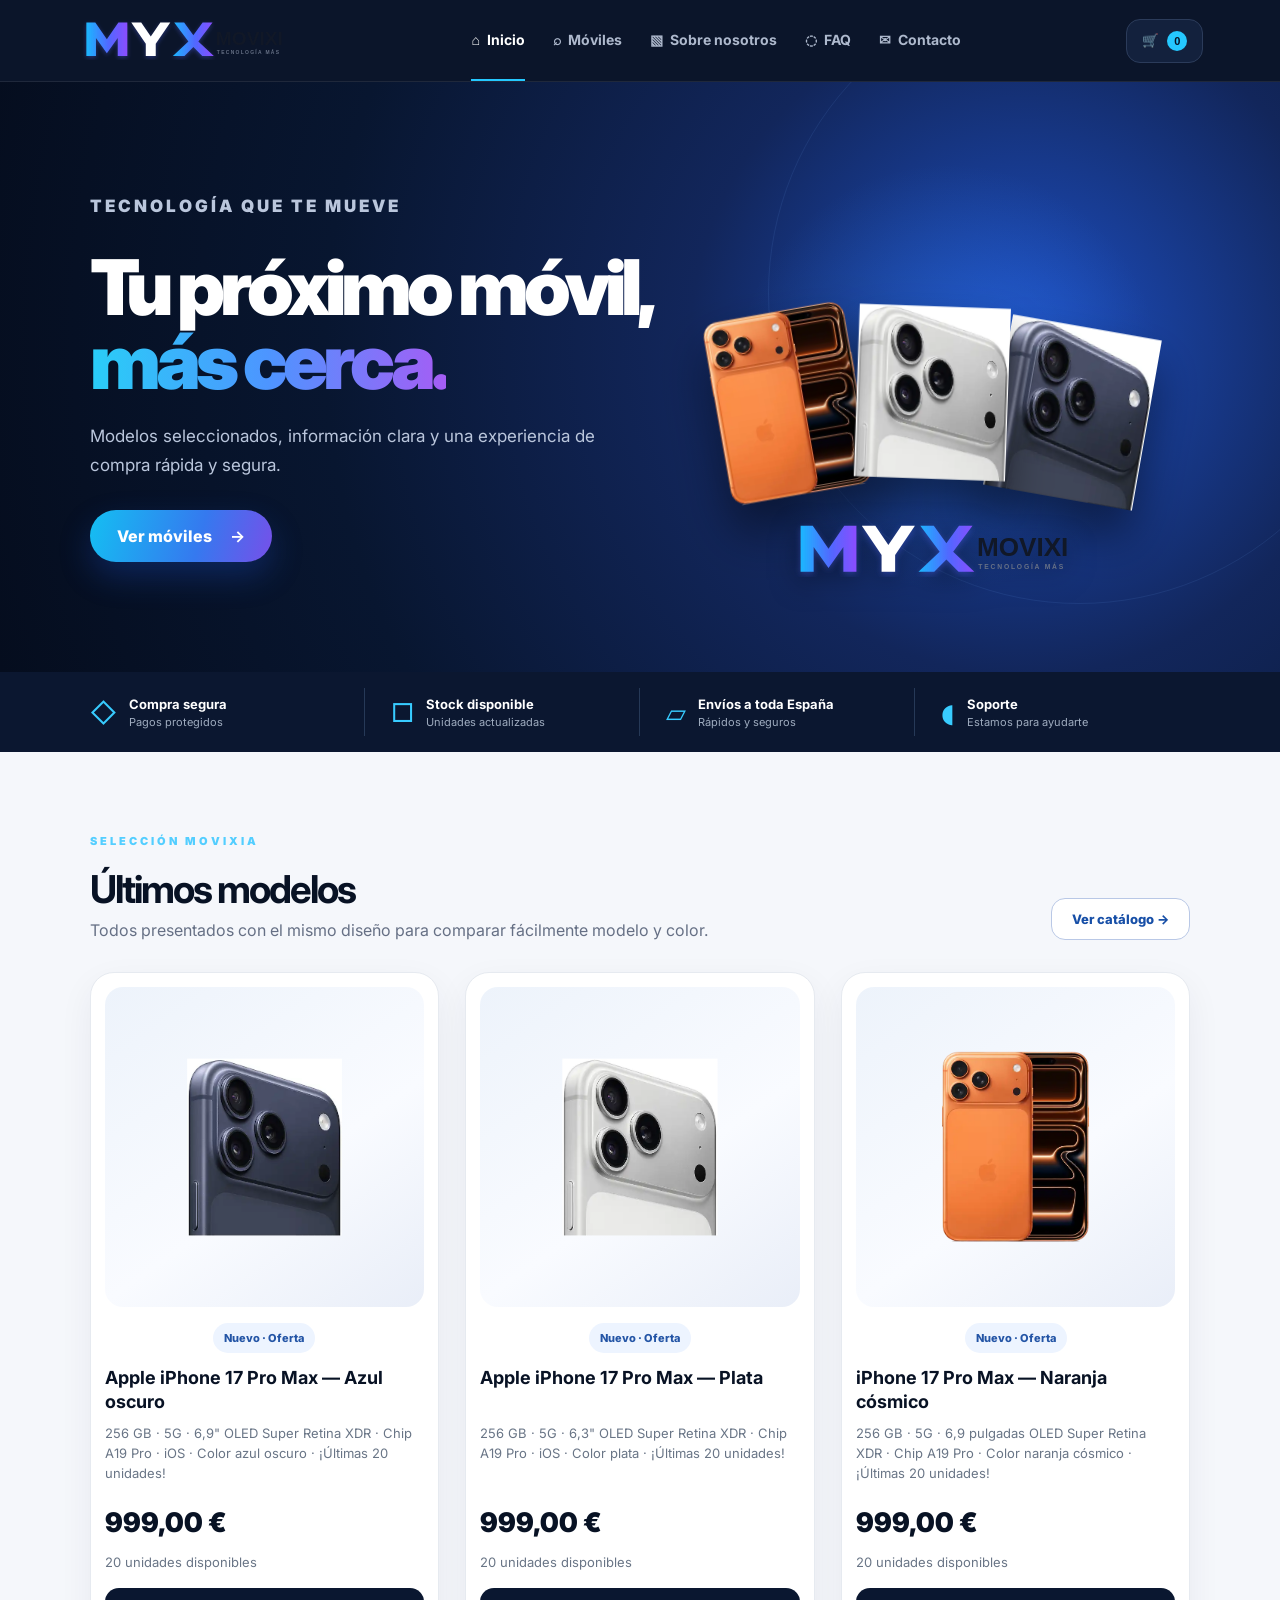
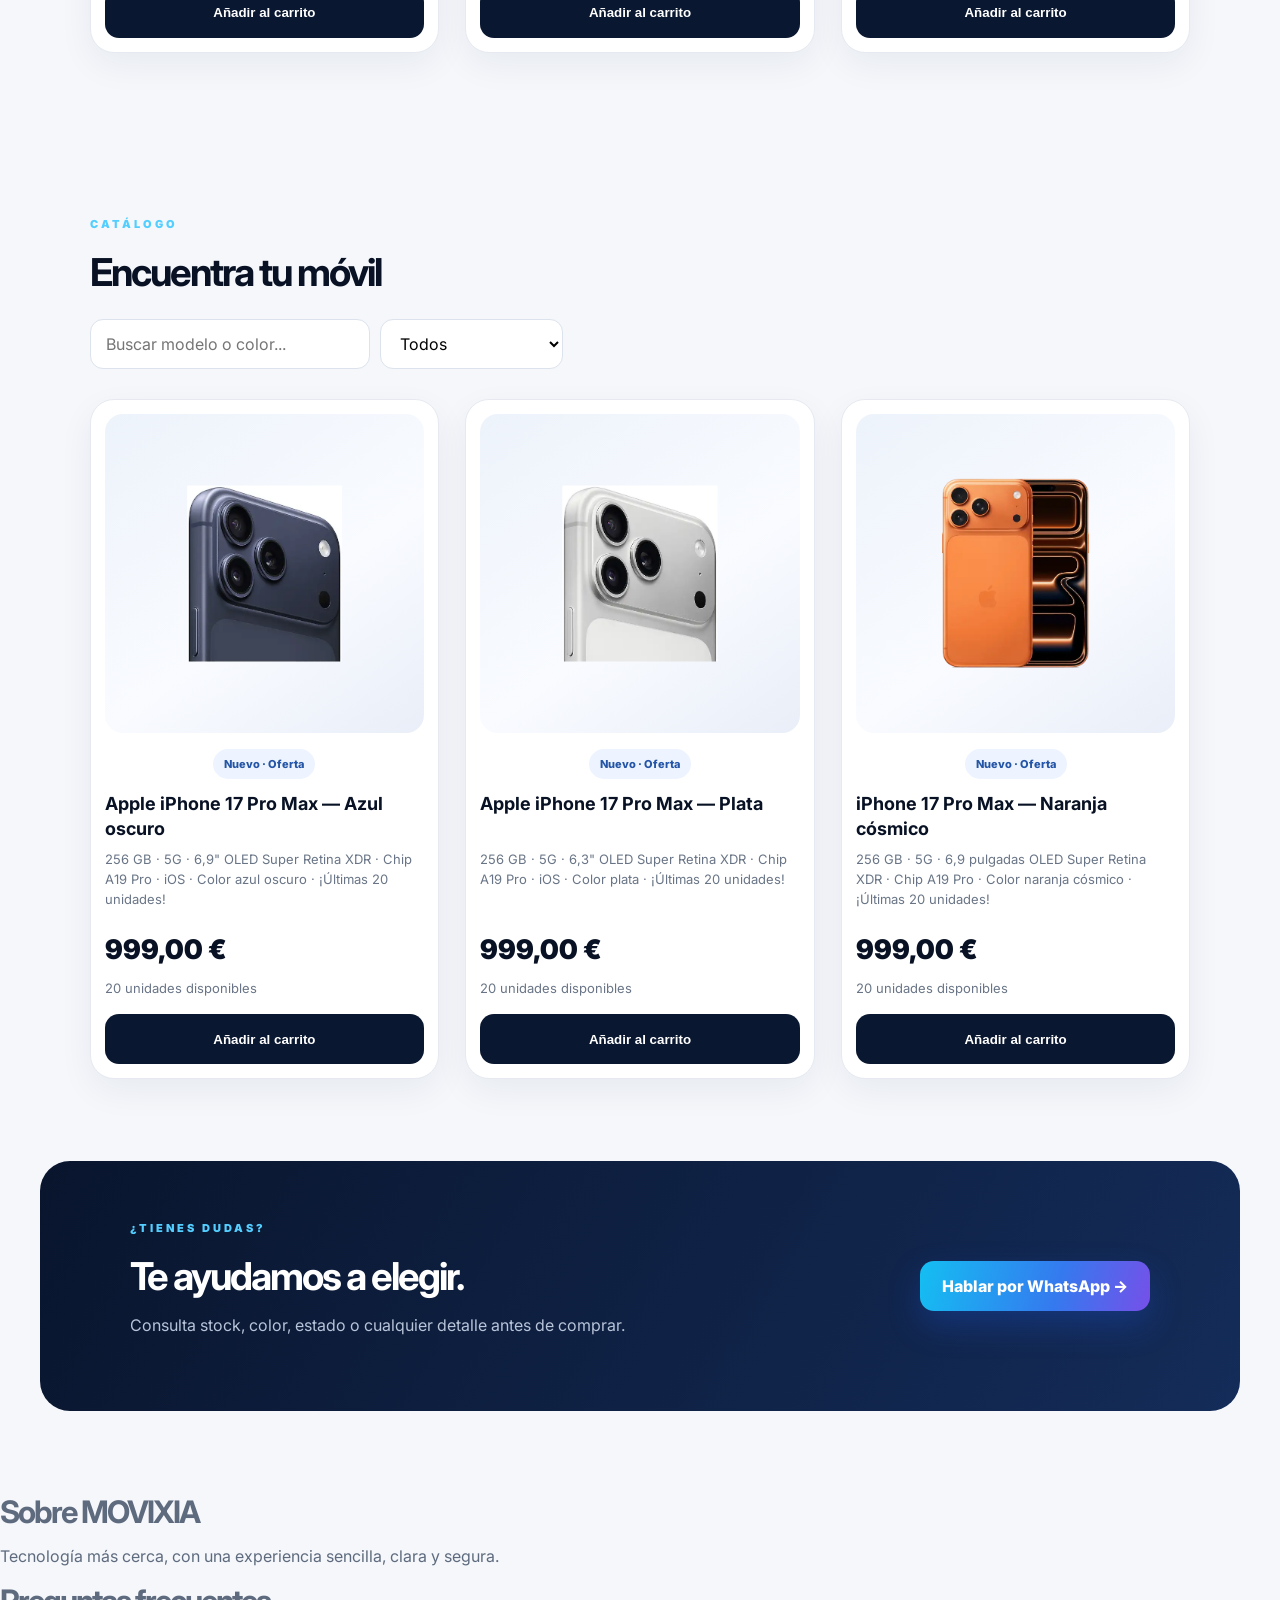
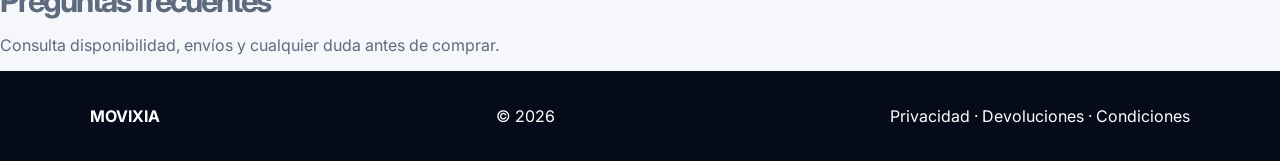
==== commit d58b1992: "Load unified product card stylesheet without changing products checkout or cart" ====
--- a/index.html
+++ b/index.html
@@ -1 +1 @@
-<!doctype html><html lang="es"><head><meta charset="utf-8"><meta name="viewport" content="width=device-width,initial-scale=1"><title>MOVIXIA — Móviles nuevos y reacondicionados</title><meta name="description" content="Compra móviles nuevos y reacondicionados con stock disponible."><link rel="stylesheet" href="styles.css?v=mockup-final-20260826"></head><body><header><a class="logo" href="#inicio"><img src="movixia-logo.svg" alt="MOVIXIA"></a><nav><a class="active" href="#inicio">⌂ <span>Inicio</span></a><a href="#catalogo">⌕ <span>Móviles</span></a><a href="#nosotros">▧ <span>Sobre nosotros</span></a><a href="#faq">◌ <span>FAQ</span></a><a href="#contacto">✉ <span>Contacto</span></a></nav><button class="cart" onclick="openCart()">🛒 <span id="cartCount">0</span></button></header><main><section class="hero" id="inicio"><div class="heroCopy"><p class="eyebrow">TECNOLOGÍA QUE TE MUEVE</p><h1>Tu próximo móvil,<br><span>más cerca.</span></h1><p>Modelos seleccionados, información clara y una experiencia de compra rápida y segura.</p><a class="btn" href="#catalogo">Ver móviles <b>→</b></a></div><div class="heroVisual" aria-hidden="true"><div class="heroAura"></div><img class="phone p1" src="images/ASSET_MMS_161493687.jpg" alt=""><img class="phone p2" src="images/ASSET_MMS_161588659.jpg" alt=""><img class="phone p3" src="images/ASSET_MMS_161588673.jpg" alt=""><div class="heroBrand"><img src="movixia-logo.svg" alt=""></div></div></section><section class="trust"><div><i>◇</i><span><b>Compra segura</b><small>Pagos protegidos</small></span></div><div><i>□</i><span><b>Stock disponible</b><small>Unidades actualizadas</small></span></div><div><i>▱</i><span><b>Envíos a toda España</b><small>Rápidos y seguros</small></span></div><div><i>◖</i><span><b>Soporte</b><small>Estamos para ayudarte</small></span></div></section><section id="ofertas" class="featuredSection"><div class="sectionHead"><div><p class="eyebrow">SELECCIÓN MOVIXIA</p><h2>Últimos modelos</h2><p>Todos presentados con el mismo diseño para comparar fácilmente modelo y color.</p></div><a class="outlineBtn" href="#catalogo">Ver catálogo →</a></div><div id="featured" class="products"></div></section><section id="catalogo"><p class="eyebrow">CATÁLOGO</p><h2>Encuentra tu móvil</h2><div class="filters"><input id="search" placeholder="Buscar modelo o color..." oninput="render()"><select id="condition" onchange="render()"><option value="">Todos</option><option>Nuevo</option><option>Reacondicionado</option></select></div><div id="products" class="products"></div></section><section class="contact" id="contacto"><div><p class="eyebrow">¿TIENES DUDAS?</p><h2>Te ayudamos a elegir.</h2><p>Consulta stock, color, estado o cualquier detalle antes de comprar.</p></div><a id="wa" class="btn" target="_blank">Hablar por WhatsApp →</a></section><section id="nosotros" class="info"><h2>Sobre MOVIXIA</h2><p>Tecnología más cerca, con una experiencia sencilla, clara y segura.</p></section><section id="faq" class="info"><h2>Preguntas frecuentes</h2><p>Consulta disponibilidad, envíos y cualquier duda antes de comprar.</p></section></main><footer><b>MOVIXIA</b><span>© 2026</span><span>Privacidad · Devoluciones · Condiciones</span></footer><div id="overlay" class="overlay hidden" onclick="closeCart()"></div><aside id="drawer"><div class="drawerHead"><h2>Tu carrito</h2><button onclick="closeCart()">✕</button></div><div id="cartItems"></div><div class="total"><span>Total</span><b id="cartTotal">0,00 €</b></div><button class="btn full" onclick="checkout()">Continuar al pago</button></aside><script src="products.js?v=mockup-final-20260826"></script><script src="app.js?v=mockup-final-20260826"></script></body></html>+<!doctype html><html lang="es"><head><meta charset="utf-8"><meta name="viewport" content="width=device-width,initial-scale=1"><title>MOVIXIA — Móviles nuevos y reacondicionados</title><meta name="description" content="Compra móviles nuevos y reacondicionados con stock disponible."><link rel="stylesheet" href="styles.css?v=mockup-final-20260826"><link rel="stylesheet" href="cards.css?v=cards-unified-20260826"></head><body><header><a class="logo" href="#inicio"><img src="movixia-logo.svg" alt="MOVIXIA"></a><nav><a class="active" href="#inicio">⌂ <span>Inicio</span></a><a href="#catalogo">⌕ <span>Móviles</span></a><a href="#nosotros">▧ <span>Sobre nosotros</span></a><a href="#faq">◌ <span>FAQ</span></a><a href="#contacto">✉ <span>Contacto</span></a></nav><button class="cart" onclick="openCart()">🛒 <span id="cartCount">0</span></button></header><main><section class="hero" id="inicio"><div class="heroCopy"><p class="eyebrow">TECNOLOGÍA QUE TE MUEVE</p><h1>Tu próximo móvil,<br><span>más cerca.</span></h1><p>Modelos seleccionados, información clara y una experiencia de compra rápida y segura.</p><a class="btn" href="#catalogo">Ver móviles <b>→</b></a></div><div class="heroVisual" aria-hidden="true"><div class="heroAura"></div><img class="phone p1" src="images/ASSET_MMS_161493687.jpg" alt=""><img class="phone p2" src="images/ASSET_MMS_161588659.jpg" alt=""><img class="phone p3" src="images/ASSET_MMS_161588673.jpg" alt=""><div class="heroBrand"><img src="movixia-logo.svg" alt=""></div></div></section><section class="trust"><div><i>◇</i><span><b>Compra segura</b><small>Pagos protegidos</small></span></div><div><i>□</i><span><b>Stock disponible</b><small>Unidades actualizadas</small></span></div><div><i>▱</i><span><b>Envíos a toda España</b><small>Rápidos y seguros</small></span></div><div><i>◖</i><span><b>Soporte</b><small>Estamos para ayudarte</small></span></div></section><section id="ofertas" class="featuredSection"><div class="sectionHead"><div><p class="eyebrow">SELECCIÓN MOVIXIA</p><h2>Últimos modelos</h2><p>Todos presentados con el mismo diseño para comparar fácilmente modelo y color.</p></div><a class="outlineBtn" href="#catalogo">Ver catálogo →</a></div><div id="featured" class="products"></div></section><section id="catalogo"><p class="eyebrow">CATÁLOGO</p><h2>Encuentra tu móvil</h2><div class="filters"><input id="search" placeholder="Buscar modelo o color..." oninput="render()"><select id="condition" onchange="render()"><option value="">Todos</option><option>Nuevo</option><option>Reacondicionado</option></select></div><div id="products" class="products"></div></section><section class="contact" id="contacto"><div><p class="eyebrow">¿TIENES DUDAS?</p><h2>Te ayudamos a elegir.</h2><p>Consulta stock, color, estado o cualquier detalle antes de comprar.</p></div><a id="wa" class="btn" target="_blank">Hablar por WhatsApp →</a></section><section id="nosotros" class="info"><h2>Sobre MOVIXIA</h2><p>Tecnología más cerca, con una experiencia sencilla, clara y segura.</p></section><section id="faq" class="info"><h2>Preguntas frecuentes</h2><p>Consulta disponibilidad, envíos y cualquier duda antes de comprar.</p></section></main><footer><b>MOVIXIA</b><span>© 2026</span><span>Privacidad · Devoluciones · Condiciones</span></footer><div id="overlay" class="overlay hidden" onclick="closeCart()"></div><aside id="drawer"><div class="drawerHead"><h2>Tu carrito</h2><button onclick="closeCart()">✕</button></div><div id="cartItems"></div><div class="total"><span>Total</span><b id="cartTotal">0,00 €</b></div><button class="btn full" onclick="checkout()">Continuar al pago</button></aside><script src="products.js?v=mockup-final-20260826"></script><script src="app.js?v=mockup-final-20260826"></script></body></html>
--- a/styles.css
+++ b/styles.css
@@ -1,2 +1,2 @@
 @import url('https://fonts.googleapis.com/css2?family=Inter:wght@400;500;600;700;800;900&display=swap');
-:root{--ink:#081224;--blue:#1769ff;--cyan:#25c8ff;--muted:#667085;--line:#e6eaf0;--bg:#f5f7fb}*{box-sizing:border-box}html{scroll-behavior:smooth}body{margin:0;font-family:Inter,Arial,sans-serif;background:var(--bg);color:var(--ink)}header{height:82px;background:rgba(7,17,38,.98);display:flex;align-items:center;padding:0 clamp(22px,6vw,92px);position:sticky;top:0;z-index:50;border-bottom:1px solid rgba(255,255,255,.08)}.logo{width:230px;height:68px;display:flex;align-items:center}.logo img{width:205px;max-height:62px;object-fit:contain;object-position:left center}nav{display:flex;align-items:center;justify-content:center;gap:28px;flex:1;height:100%}nav a{color:#aeb9cd;text-decoration:none;font-weight:700;font-size:14px;display:flex;gap:7px;align-items:center;height:100%;border-bottom:2px solid transparent}nav a.active,nav a:hover{color:#fff;border-color:var(--cyan)}.cart{border:1px solid #2b3b5a;background:#13213d;color:#fff;border-radius:14px;padding:11px 15px;font-weight:800;cursor:pointer}.cart span{display:inline-grid;place-items:center;background:var(--cyan);color:#061225;width:20px;height:20px;border-radius:50%;font-size:11px;margin-left:5px}.hero{min-height:590px;display:grid;grid-template-columns:minmax(0,1fr) minmax(460px,.95fr);align-items:center;padding:64px clamp(22px,7vw,110px);position:relative;overflow:hidden;color:#fff;background:radial-gradient(circle at 80% 44%,#1d4fc3 0,#12265b 31%,#081630 65%,#050d1e 100%)}.hero:before{content:'';position:absolute;width:620px;height:620px;border:1px solid rgba(119,176,255,.1);border-radius:50%;right:-110px;top:-100px}.heroCopy{position:relative;z-index:2;max-width:680px}.eyebrow{font-size:11px;font-weight:900;letter-spacing:3px;color:#53ceff;margin:0 0 18px}.hero h1{font-size:clamp(58px,6vw,92px);line-height:.96;letter-spacing:-5px;margin:0 0 24px;font-weight:900}.hero h1 span{background:linear-gradient(90deg,#29cef7,#4d95ff,#a55df5);-webkit-background-clip:text;color:transparent}.hero p{font-size:17px;line-height:1.7;color:#bac6dc;max-width:550px;margin:0 0 30px}.btn{border:0;border-radius:14px;padding:15px 22px;color:#fff;background:linear-gradient(105deg,#14bff2,#3579ef 60%,#7650e9);font-weight:800;cursor:pointer;text-decoration:none;display:inline-flex;align-items:center;justify-content:center;gap:18px;box-shadow:0 14px 32px rgba(32,92,238,.26)}.hero .btn{border-radius:30px;padding:16px 27px}.heroVisual{height:460px;position:relative}.heroAura{position:absolute;inset:0;background:radial-gradient(circle at 55% 50%,rgba(51,134,255,.35),transparent 57%)}.phone{position:absolute;object-fit:contain;filter:drop-shadow(0 28px 24px rgba(0,0,0,.5));height:95%;max-width:48%}.p1{left:1%;bottom:-15px;transform:rotate(-10deg)}.p2{left:28%;bottom:-34px;height:108%;z-index:3;transform:rotate(2deg)}.p3{right:-2%;bottom:-8px;height:88%;transform:rotate(10deg)}.heroBrand{position:absolute;z-index:4;width:52%;left:25%;bottom:16px;filter:drop-shadow(0 8px 14px rgba(0,0,0,.5))}.heroBrand img{width:100%;display:block}.trust{background:#0b1730;color:#fff;display:grid;grid-template-columns:repeat(4,1fr);padding:16px clamp(22px,7vw,110px);gap:0}.trust>div{min-height:48px;display:flex;align-items:center;gap:12px;padding:0 26px;border-right:1px solid #263957}.trust>div:first-child{padding-left:0}.trust>div:last-child{border:0}.trust i{font-style:normal;color:#38ccff;font-size:26px}.trust b{display:block;font-size:13px}.trust small{display:block;color:#9facbf;font-size:11px;margin-top:3px}.featuredSection,section:not(.hero):not(.trust):not(.contact):not(.info){max-width:1440px;margin:auto;padding:82px clamp(22px,7vw,110px)}.sectionHead{display:flex;justify-content:space-between;align-items:end;margin-bottom:32px}.sectionHead h2,h2{font-size:clamp(34px,3vw,48px);letter-spacing:-2px;margin:0 0 8px}.sectionHead p:not(.eyebrow){margin:0;color:var(--muted)}.outlineBtn{padding:12px 20px;border:1px solid #b9c8e6;border-radius:14px;text-decoration:none;color:#174fa7;font-size:13px;font-weight:800;background:#fff}.products{display:grid;grid-template-columns:repeat(3,minmax(0,1fr));gap:26px;align-items:stretch}.product{background:#fff;border:1px solid var(--line);border-radius:24px;padding:14px;box-shadow:0 12px 35px rgba(25,42,70,.06);display:grid;grid-template-rows:370px auto 58px 66px auto auto;min-width:0;overflow:hidden;transition:transform .2s,box-shadow .2s}.product:hover{transform:translateY(-5px);box-shadow:0 22px 45px rgba(25,42,70,.12)}.photo{height:370px;border-radius:18px;background:linear-gradient(145deg,#edf3fb,#f9fbff 58%,#e9eef8);display:flex;align-items:center;justify-content:center;overflow:hidden}.photo img{display:block;width:100%;height:100%;object-fit:contain;object-position:center}.badge{align-self:center;justify-self:start;margin-top:16px;padding:7px 11px;border-radius:999px;background:#edf4ff;color:#2455a6;font-size:11px;font-weight:800}.product h3{font-size:18px;line-height:1.35;margin:13px 0 7px;min-height:49px}.spec{color:#697586;font-size:13px;line-height:1.55;min-height:61px}.price{font-size:27px;font-weight:900;margin:16px 0 7px}.stockText{min-height:0;margin-top:2px}.product .btn{width:100%;margin-top:14px;background:#0a1730;box-shadow:none}.filters{display:flex;gap:10px;margin:24px 0 30px}.filters input,.filters select{border:1px solid #dce3ed;background:#fff;border-radius:13px;padding:13px 15px;font:inherit}.filters input{min-width:270px}.contact{max-width:1200px;margin:0 auto 82px;padding:60px clamp(24px,7vw,90px);border-radius:30px;background:linear-gradient(120deg,#09152d,#142c59);color:#fff;display:flex;justify-content:space-between;align-items:center;gap:30px}.contact h2{margin-bottom:10px}.contact p:not(.eyebrow){color:#b8c4d9}.info{color:#5e6b7e}.info h2{font-size:31px}footer{background:#050b18;color:#fff;padding:35px clamp(22px,7vw,110px);display:flex;justify-content:space-between;gap:18px;flex-wrap:wrap}.overlay{position:fixed;inset:0;background:rgba(0,0,0,.58);z-index:70}.hidden{display:none}#drawer{position:fixed;z-index:71;right:0;top:0;width:min(430px,100%);height:100%;background:#fff;padding:24px;transform:translateX(100%);transition:.25s;overflow:auto}#drawer.open{transform:none}.drawerHead{display:flex;align-items:center;justify-content:space-between}.drawerHead button{border:0;border-radius:50%;width:36px;height:36px}.line{display:grid;grid-template-columns:60px 1fr auto;gap:12px;padding:14px 0;border-bottom:1px solid #edf0f4}.mini{background:#edf2f7;border-radius:10px;display:grid;place-items:center;height:60px}.total{display:flex;justify-content:space-between;font-size:20px;margin:25px 0}.full{width:100%}@media(max-width:900px){header{padding:0 4%}.logo{width:180px}.logo img{width:165px}nav{gap:17px}nav a{font-size:12px}.hero{grid-template-columns:1fr 1fr;padding-left:6%;padding-right:6%}.trust{padding-left:6%;padding-right:6%}.trust>div{padding:0 12px}.products{gap:18px}.product{grid-template-rows:310px auto 58px 66px auto auto}.photo{height:310px}}@media(max-width:700px){header{height:74px;padding:0 18px}.logo{width:145px}.logo img{width:140px}nav a span{display:none}.hero{grid-template-columns:1fr;min-height:720px;padding:55px 24px 18px}.heroVisual{height:330px}.hero h1{font-size:58px}.trust{grid-template-columns:1fr 1fr;padding:20px 24px;gap:15px}.trust>div{border:0;padding:0}.products{grid-template-columns:1fr 1fr}.featuredSection,section:not(.hero):not(.trust):not(.contact):not(.info){padding:62px 24px}}@media(max-width:520px){nav{display:none}.hero h1{font-size:48px;letter-spacing:-3px}.hero p{font-size:15px}.trust{grid-template-columns:1fr}.products{grid-template-columns:1fr}.product{grid-template-rows:380px auto 58px 66px auto auto}.photo{height:380px}.sectionHead{display:block}.outlineBtn{display:inline-flex;margin-top:18px}.filters{flex-direction:column}.filters input{min-width:0;width:100%}.contact{margin:0 18px 60px;display:block;padding:40px 28px}.contact .btn{margin-top:18px}}+:root{--ink:#081224;--blue:#1769ff;--cyan:#25c8ff;--muted:#667085;--line:#e6eaf0;--bg:#f5f7fb}*{box-sizing:border-box}html{scroll-behavior:smooth}body{margin:0;font-family:Inter,Arial,sans-serif;background:var(--bg);color:var(--ink)}header{height:82px;background:rgba(7,17,38,.98);display:flex;align-items:center;padding:0 clamp(22px,6vw,92px);position:sticky;top:0;z-index:50;border-bottom:1px solid rgba(255,255,255,.08)}.logo{width:230px;height:68px;display:flex;align-items:center}.logo img{width:205px;max-height:62px;object-fit:contain;object-position:left center}nav{display:flex;align-items:center;justify-content:center;gap:28px;flex:1;height:100%}nav a{color:#aeb9cd;text-decoration:none;font-weight:700;font-size:14px;display:flex;gap:7px;align-items:center;height:100%;border-bottom:2px solid transparent}nav a.active,nav a:hover{color:#fff;border-color:var(--cyan)}.cart{border:1px solid #2b3b5a;background:#13213d;color:#fff;border-radius:14px;padding:11px 15px;font-weight:800;cursor:pointer}.cart span{display:inline-grid;place-items:center;background:var(--cyan);color:#061225;width:20px;height:20px;border-radius:50%;font-size:11px;margin-left:5px}.hero{min-height:590px;display:grid;grid-template-columns:minmax(0,1fr) minmax(460px,.95fr);align-items:center;padding:64px clamp(22px,7vw,110px);position:relative;overflow:hidden;color:#fff;background:radial-gradient(circle at 80% 44%,#1d4fc3 0,#12265b 31%,#081630 65%,#050d1e 100%)}.hero:before{content:'';position:absolute;width:620px;height:620px;border:1px solid rgba(119,176,255,.1);border-radius:50%;right:-110px;top:-100px}.heroCopy{position:relative;z-index:2;max-width:680px}.eyebrow{font-size:11px;font-weight:900;letter-spacing:3px;color:#53ceff;margin:0 0 18px}.hero h1{font-size:clamp(58px,6vw,92px);line-height:.96;letter-spacing:-5px;margin:0 0 24px;font-weight:900}.hero h1 span{background:linear-gradient(90deg,#29cef7,#4d95ff,#a55df5);-webkit-background-clip:text;color:transparent}.hero p{font-size:17px;line-height:1.7;color:#bac6dc;max-width:550px;margin:0 0 30px}.btn{border:0;border-radius:14px;padding:15px 22px;color:#fff;background:linear-gradient(105deg,#14bff2,#3579ef 60%,#7650e9);font-weight:800;cursor:pointer;text-decoration:none;display:inline-flex;align-items:center;justify-content:center;gap:18px;box-shadow:0 14px 32px rgba(32,92,238,.26)}.hero .btn{border-radius:30px;padding:16px 27px}.heroVisual{height:460px;position:relative}.heroAura{position:absolute;inset:0;background:radial-gradient(circle at 55% 50%,rgba(51,134,255,.35),transparent 57%)}.phone{position:absolute;object-fit:contain;filter:drop-shadow(0 28px 24px rgba(0,0,0,.5));height:95%;max-width:48%}.p1{left:1%;bottom:-15px;transform:rotate(-10deg)}.p2{left:28%;bottom:-34px;height:108%;z-index:3;transform:rotate(2deg)}.p3{right:-2%;bottom:-8px;height:88%;transform:rotate(10deg)}.heroBrand{position:absolute;z-index:4;width:52%;left:25%;bottom:16px;filter:drop-shadow(0 8px 14px rgba(0,0,0,.5))}.heroBrand img{width:100%;display:block}.trust{background:#0b1730;color:#fff;display:grid;grid-template-columns:repeat(4,1fr);padding:16px clamp(22px,7vw,110px);gap:0}.trust>div{min-height:48px;display:flex;align-items:center;gap:12px;padding:0 26px;border-right:1px solid #263957}.trust>div:first-child{padding-left:0}.trust>div:last-child{border:0}.trust i{font-style:normal;color:#38ccff;font-size:26px}.trust b{display:block;font-size:13px}.trust small{display:block;color:#9facbf;font-size:11px;margin-top:3px}.featuredSection,section:not(.hero):not(.trust):not(.contact):not(.info){max-width:1440px;margin:auto;padding:82px clamp(22px,7vw,110px)}.sectionHead{display:flex;justify-content:space-between;align-items:end;margin-bottom:32px}.sectionHead h2,h2{font-size:clamp(34px,3vw,48px);letter-spacing:-2px;margin:0 0 8px}.sectionHead p:not(.eyebrow){margin:0;color:var(--muted)}.outlineBtn{padding:12px 20px;border:1px solid #b9c8e6;border-radius:14px;text-decoration:none;color:#174fa7;font-size:13px;font-weight:800;background:#fff}.products{display:grid;grid-template-columns:repeat(3,minmax(0,1fr));gap:26px;align-items:stretch}.product{background:#fff;border:1px solid var(--line);border-radius:24px;padding:14px;box-shadow:0 12px 35px rgba(25,42,70,.06);display:grid;grid-template-rows:370px auto 58px 66px auto auto;min-width:0;overflow:hidden;transition:transform .2s,box-shadow .2s}.product:hover{transform:translateY(-5px);box-shadow:0 22px 45px rgba(25,42,70,.12)}/* Mismo marco y tratamiento visual para las tres fotos originales */.photo{height:370px;border-radius:18px;background:linear-gradient(145deg,#edf3fb,#f9fbff 58%,#e9eef8);display:flex;align-items:center;justify-content:center;overflow:hidden;padding:28px}.photo img{display:block;width:100%;height:100%;object-fit:contain;object-position:center center;transform:scale(.88);transform-origin:center center}.product:nth-child(1) .photo img{transform:scale(.88)}.product:nth-child(2) .photo img{transform:scale(.88)}.product:nth-child(3) .photo img{transform:scale(.88)}.badge{align-self:center;justify-self:start;margin-top:16px;padding:7px 11px;border-radius:999px;background:#edf4ff;color:#2455a6;font-size:11px;font-weight:800}.product h3{font-size:18px;line-height:1.35;margin:13px 0 7px;min-height:49px}.spec{color:#697586;font-size:13px;line-height:1.55;min-height:61px}.price{font-size:27px;font-weight:900;margin:16px 0 7px}.stockText{min-height:0;margin-top:2px}.product .btn{width:100%;margin-top:14px;background:#0a1730;box-shadow:none}.filters{display:flex;gap:10px;margin:24px 0 30px}.filters input,.filters select{border:1px solid #dce3ed;background:#fff;border-radius:13px;padding:13px 15px;font:inherit}.filters input{min-width:270px}.contact{max-width:1200px;margin:0 auto 82px;padding:60px clamp(24px,7vw,90px);border-radius:30px;background:linear-gradient(120deg,#09152d,#142c59);color:#fff;display:flex;justify-content:space-between;align-items:center;gap:30px}.contact h2{margin-bottom:10px}.contact p:not(.eyebrow){color:#b8c4d9}.info{color:#5e6b7e}.info h2{font-size:31px}footer{background:#050b18;color:#fff;padding:35px clamp(22px,7vw,110px);display:flex;justify-content:space-between;gap:18px;flex-wrap:wrap}.overlay{position:fixed;inset:0;background:rgba(0,0,0,.58);z-index:70}.hidden{display:none}#drawer{position:fixed;z-index:71;right:0;top:0;width:min(430px,100%);height:100%;background:#fff;padding:24px;transform:translateX(100%);transition:.25s;overflow:auto}#drawer.open{transform:none}.drawerHead{display:flex;align-items:center;justify-content:space-between}.drawerHead button{border:0;border-radius:50%;width:36px;height:36px}.line{display:grid;grid-template-columns:60px 1fr auto;gap:12px;padding:14px 0;border-bottom:1px solid #edf0f4}.mini{background:#edf2f7;border-radius:10px;display:grid;place-items:center;height:60px}.total{display:flex;justify-content:space-between;font-size:20px;margin:25px 0}.full{width:100%}@media(max-width:900px){header{padding:0 4%}.logo{width:180px}.logo img{width:165px}nav{gap:17px}nav a{font-size:12px}.hero{grid-template-columns:1fr 1fr;padding-left:6%;padding-right:6%}.trust{padding-left:6%;padding-right:6%}.trust>div{padding:0 12px}.products{gap:18px}.product{grid-template-rows:310px auto 58px 66px auto auto}.photo{height:310px}}@media(max-width:700px){header{height:74px;padding:0 18px}.logo{width:145px}.logo img{width:140px}nav a span{display:none}.hero{grid-template-columns:1fr;min-height:720px;padding:55px 24px 18px}.heroVisual{height:330px}.hero h1{font-size:58px}.trust{grid-template-columns:1fr 1fr;padding:20px 24px;gap:15px}.trust>div{border:0;padding:0}.products{grid-template-columns:1fr 1fr}.featuredSection,section:not(.hero):not(.trust):not(.contact):not(.info){padding:62px 24px}}@media(max-width:520px){nav{display:none}.hero h1{font-size:48px;letter-spacing:-3px}.hero p{font-size:15px}.trust{grid-template-columns:1fr}.products{grid-template-columns:1fr}.product{grid-template-rows:380px auto 58px 66px auto auto}.photo{height:380px}.sectionHead{display:block}.outlineBtn{display:inline-flex;margin-top:18px}.filters{flex-direction:column}.filters input{min-width:0;width:100%}.contact{margin:0 18px 60px;display:block;padding:40px 28px}.contact .btn{margin-top:18px}}
--- a/cards.css
+++ b/cards.css
@@ -0,0 +1,15 @@
+/* Normalización visual exclusiva de las tres tarjetas de producto */
+.products{grid-template-columns:repeat(3,minmax(0,1fr));align-items:stretch;gap:26px}
+.product{height:100%;padding:14px;display:flex;flex-direction:column;border-radius:24px;overflow:hidden}
+.photo{width:100%;height:auto;aspect-ratio:1/1;min-height:0;padding:28px;border-radius:18px;display:grid;place-items:center;overflow:hidden;background:linear-gradient(145deg,#edf3fb,#f9fbff 58%,#e9eef8)}
+.photo img{width:100%;height:100%;display:block;object-fit:contain;object-position:center center;transform:none!important}
+.product:nth-child(1) .photo img,.product:nth-child(2) .photo img,.product:nth-child(3) .photo img{transform:none!important}
+.badge{margin-top:16px;min-height:30px;display:inline-flex;align-items:center}
+.product h3{min-height:50px;margin:13px 0 7px;display:flex;align-items:flex-start}
+.spec{min-height:64px;margin:0;overflow:hidden}
+.price{min-height:40px;margin:16px 0 7px;display:flex;align-items:center}
+.stockText{min-height:22px;margin:2px 0 0}
+.product .btn{margin-top:14px;min-height:50px}
+@media(max-width:900px){.photo{aspect-ratio:1/1}}
+@media(max-width:700px){.products{grid-template-columns:1fr 1fr}}
+@media(max-width:520px){.products{grid-template-columns:1fr}.photo{aspect-ratio:1/1}}
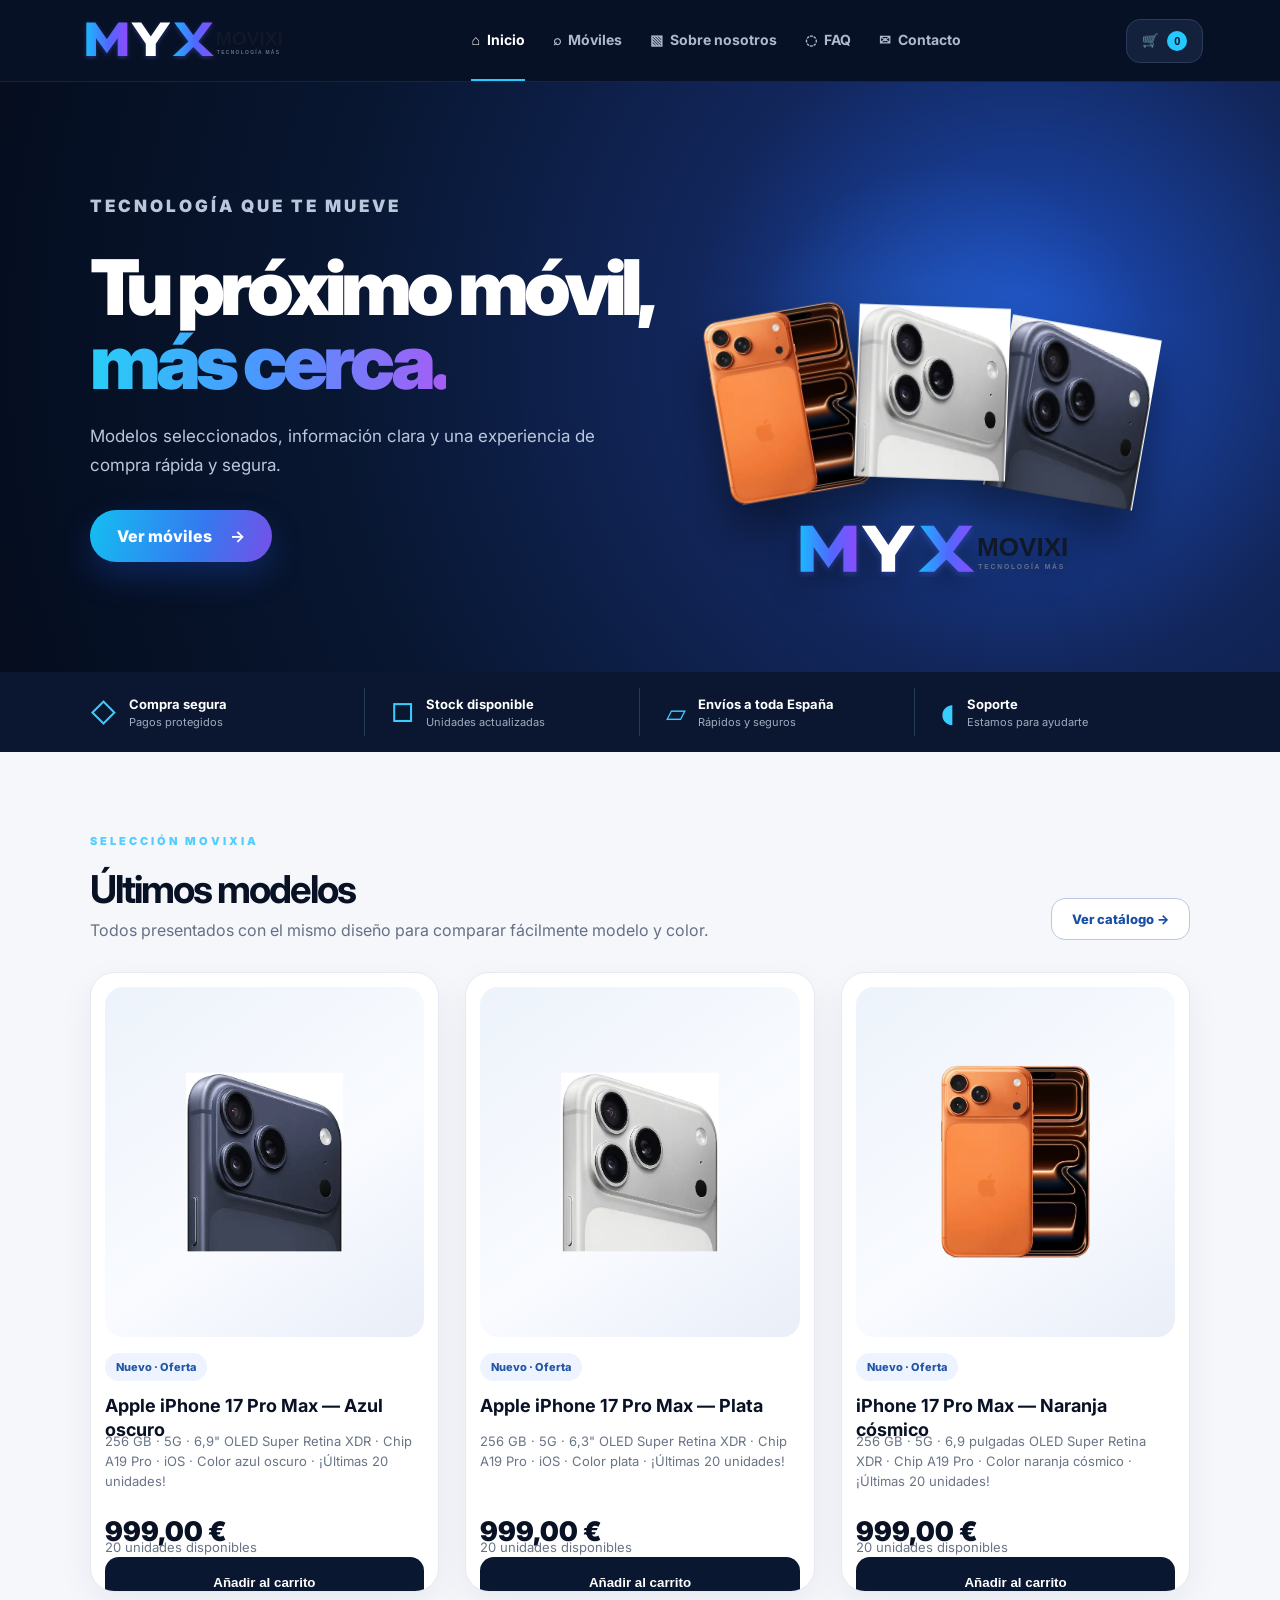
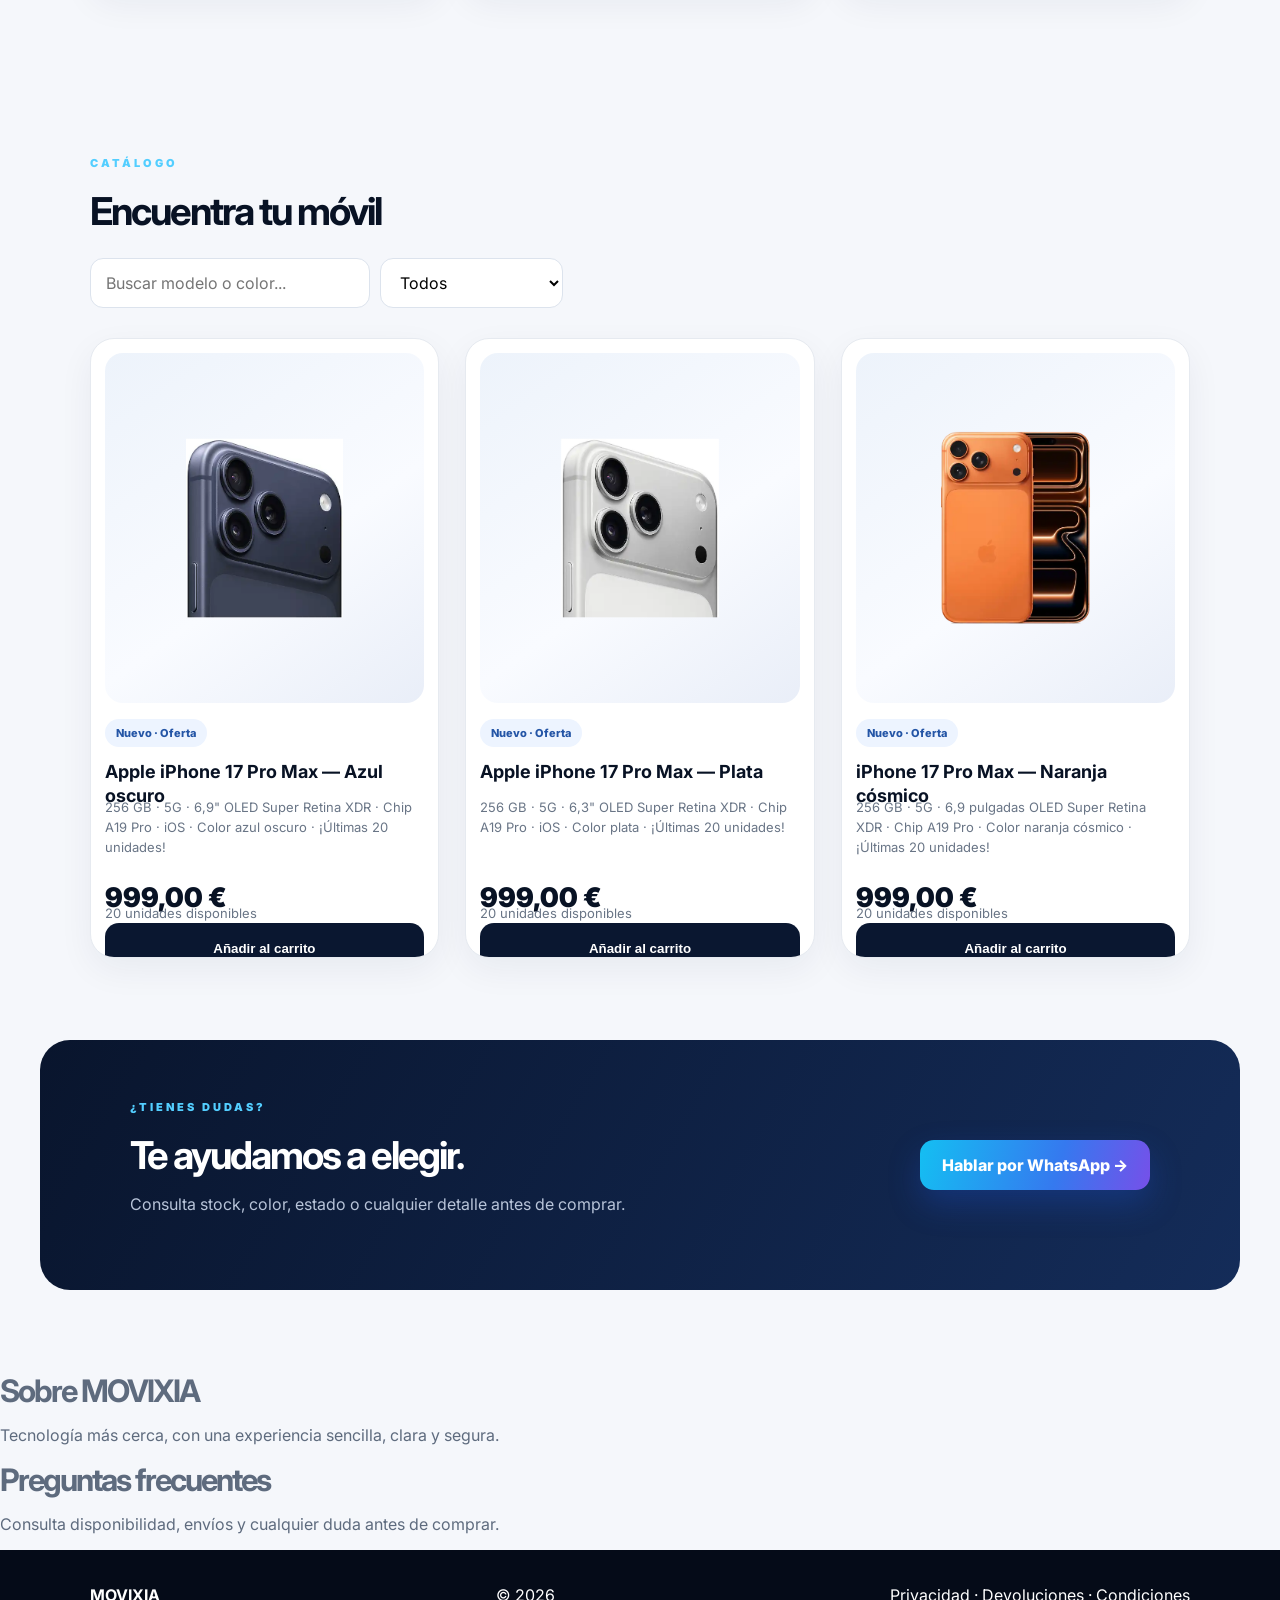
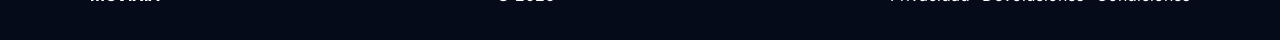
==== commit 90c36758: "Force MOVIXIA published site to load latest futuristic layout and unified cards" ====
--- a/index.html
+++ b/index.html
@@ -1 +1 @@
-<!doctype html><html lang="es"><head><meta charset="utf-8"><meta name="viewport" content="width=device-width,initial-scale=1"><title>MOVIXIA — Móviles nuevos y reacondicionados</title><meta name="description" content="Compra móviles nuevos y reacondicionados con stock disponible."><link rel="stylesheet" href="styles.css?v=mockup-final-20260826"><link rel="stylesheet" href="cards.css?v=cards-unified-20260826"></head><body><header><a class="logo" href="#inicio"><img src="movixia-logo.svg" alt="MOVIXIA"></a><nav><a class="active" href="#inicio">⌂ <span>Inicio</span></a><a href="#catalogo">⌕ <span>Móviles</span></a><a href="#nosotros">▧ <span>Sobre nosotros</span></a><a href="#faq">◌ <span>FAQ</span></a><a href="#contacto">✉ <span>Contacto</span></a></nav><button class="cart" onclick="openCart()">🛒 <span id="cartCount">0</span></button></header><main><section class="hero" id="inicio"><div class="heroCopy"><p class="eyebrow">TECNOLOGÍA QUE TE MUEVE</p><h1>Tu próximo móvil,<br><span>más cerca.</span></h1><p>Modelos seleccionados, información clara y una experiencia de compra rápida y segura.</p><a class="btn" href="#catalogo">Ver móviles <b>→</b></a></div><div class="heroVisual" aria-hidden="true"><div class="heroAura"></div><img class="phone p1" src="images/ASSET_MMS_161493687.jpg" alt=""><img class="phone p2" src="images/ASSET_MMS_161588659.jpg" alt=""><img class="phone p3" src="images/ASSET_MMS_161588673.jpg" alt=""><div class="heroBrand"><img src="movixia-logo.svg" alt=""></div></div></section><section class="trust"><div><i>◇</i><span><b>Compra segura</b><small>Pagos protegidos</small></span></div><div><i>□</i><span><b>Stock disponible</b><small>Unidades actualizadas</small></span></div><div><i>▱</i><span><b>Envíos a toda España</b><small>Rápidos y seguros</small></span></div><div><i>◖</i><span><b>Soporte</b><small>Estamos para ayudarte</small></span></div></section><section id="ofertas" class="featuredSection"><div class="sectionHead"><div><p class="eyebrow">SELECCIÓN MOVIXIA</p><h2>Últimos modelos</h2><p>Todos presentados con el mismo diseño para comparar fácilmente modelo y color.</p></div><a class="outlineBtn" href="#catalogo">Ver catálogo →</a></div><div id="featured" class="products"></div></section><section id="catalogo"><p class="eyebrow">CATÁLOGO</p><h2>Encuentra tu móvil</h2><div class="filters"><input id="search" placeholder="Buscar modelo o color..." oninput="render()"><select id="condition" onchange="render()"><option value="">Todos</option><option>Nuevo</option><option>Reacondicionado</option></select></div><div id="products" class="products"></div></section><section class="contact" id="contacto"><div><p class="eyebrow">¿TIENES DUDAS?</p><h2>Te ayudamos a elegir.</h2><p>Consulta stock, color, estado o cualquier detalle antes de comprar.</p></div><a id="wa" class="btn" target="_blank">Hablar por WhatsApp →</a></section><section id="nosotros" class="info"><h2>Sobre MOVIXIA</h2><p>Tecnología más cerca, con una experiencia sencilla, clara y segura.</p></section><section id="faq" class="info"><h2>Preguntas frecuentes</h2><p>Consulta disponibilidad, envíos y cualquier duda antes de comprar.</p></section></main><footer><b>MOVIXIA</b><span>© 2026</span><span>Privacidad · Devoluciones · Condiciones</span></footer><div id="overlay" class="overlay hidden" onclick="closeCart()"></div><aside id="drawer"><div class="drawerHead"><h2>Tu carrito</h2><button onclick="closeCart()">✕</button></div><div id="cartItems"></div><div class="total"><span>Total</span><b id="cartTotal">0,00 €</b></div><button class="btn full" onclick="checkout()">Continuar al pago</button></aside><script src="products.js?v=mockup-final-20260826"></script><script src="app.js?v=mockup-final-20260826"></script></body></html>+<!doctype html><html lang="es"><head><meta charset="utf-8"><meta name="viewport" content="width=device-width,initial-scale=1"><title>MOVIXIA — Móviles nuevos y reacondicionados</title><meta name="description" content="Compra móviles nuevos y reacondicionados con stock disponible."><link rel="stylesheet" href="styles.css?v=futurista-20260826-v2"><link rel="stylesheet" href="cards.css?v=cards-fixed-1bfbe7a"></head><body><header><a class="logo" href="#inicio"><img src="movixia-logo.svg" alt="MOVIXIA"></a><nav><a class="active" href="#inicio">⌂ <span>Inicio</span></a><a href="#catalogo">⌕ <span>Móviles</span></a><a href="#nosotros">▧ <span>Sobre nosotros</span></a><a href="#faq">◌ <span>FAQ</span></a><a href="#contacto">✉ <span>Contacto</span></a></nav><button class="cart" onclick="openCart()">🛒 <span id="cartCount">0</span></button></header><main><section class="hero" id="inicio"><div class="heroCopy"><p class="eyebrow">TECNOLOGÍA QUE TE MUEVE</p><h1>Tu próximo móvil,<br><span>más cerca.</span></h1><p>Modelos seleccionados, información clara y una experiencia de compra rápida y segura.</p><a class="btn" href="#catalogo">Ver móviles <b>→</b></a></div><div class="heroVisual" aria-hidden="true"><div class="heroAura"></div><img class="phone p1" src="images/ASSET_MMS_161493687.jpg" alt=""><img class="phone p2" src="images/ASSET_MMS_161588659.jpg" alt=""><img class="phone p3" src="images/ASSET_MMS_161588673.jpg" alt=""><div class="heroBrand"><img src="movixia-logo.svg" alt=""></div></div></section><section class="trust"><div><i>◇</i><span><b>Compra segura</b><small>Pagos protegidos</small></span></div><div><i>□</i><span><b>Stock disponible</b><small>Unidades actualizadas</small></span></div><div><i>▱</i><span><b>Envíos a toda España</b><small>Rápidos y seguros</small></span></div><div><i>◖</i><span><b>Soporte</b><small>Estamos para ayudarte</small></span></div></section><section id="ofertas" class="featuredSection"><div class="sectionHead"><div><p class="eyebrow">SELECCIÓN MOVIXIA</p><h2>Últimos modelos</h2><p>Todos presentados con el mismo diseño para comparar fácilmente modelo y color.</p></div><a class="outlineBtn" href="#catalogo">Ver catálogo →</a></div><div id="featured" class="products"></div></section><section id="catalogo"><p class="eyebrow">CATÁLOGO</p><h2>Encuentra tu móvil</h2><div class="filters"><input id="search" placeholder="Buscar modelo o color..." oninput="render()"><select id="condition" onchange="render()"><option value="">Todos</option><option>Nuevo</option><option>Reacondicionado</option></select></div><div id="products" class="products"></div></section><section class="contact" id="contacto"><div><p class="eyebrow">¿TIENES DUDAS?</p><h2>Te ayudamos a elegir.</h2><p>Consulta stock, color, estado o cualquier detalle antes de comprar.</p></div><a id="wa" class="btn" target="_blank">Hablar por WhatsApp →</a></section><section id="nosotros" class="info"><h2>Sobre MOVIXIA</h2><p>Tecnología más cerca, con una experiencia sencilla, clara y segura.</p></section><section id="faq" class="info"><h2>Preguntas frecuentes</h2><p>Consulta disponibilidad, envíos y cualquier duda antes de comprar.</p></section></main><footer><b>MOVIXIA</b><span>© 2026</span><span>Privacidad · Devoluciones · Condiciones</span></footer><div id="overlay" class="overlay hidden" onclick="closeCart()"></div><aside id="drawer"><div class="drawerHead"><h2>Tu carrito</h2><button onclick="closeCart()">✕</button></div><div id="cartItems"></div><div class="total"><span>Total</span><b id="cartTotal">0,00 €</b></div><button class="btn full" onclick="checkout()">Continuar al pago</button></aside><script src="products.js?v=futurista-20260826-v2"></script><script src="app.js?v=futurista-20260826-v2"></script></body></html>
--- a/styles.css
+++ b/styles.css
@@ -1,2 +1,2 @@
 @import url('https://fonts.googleapis.com/css2?family=Inter:wght@400;500;600;700;800;900&display=swap');
-:root{--ink:#081224;--blue:#1769ff;--cyan:#25c8ff;--muted:#667085;--line:#e6eaf0;--bg:#f5f7fb}*{box-sizing:border-box}html{scroll-behavior:smooth}body{margin:0;font-family:Inter,Arial,sans-serif;background:var(--bg);color:var(--ink)}header{height:82px;background:rgba(7,17,38,.98);display:flex;align-items:center;padding:0 clamp(22px,6vw,92px);position:sticky;top:0;z-index:50;border-bottom:1px solid rgba(255,255,255,.08)}.logo{width:230px;height:68px;display:flex;align-items:center}.logo img{width:205px;max-height:62px;object-fit:contain;object-position:left center}nav{display:flex;align-items:center;justify-content:center;gap:28px;flex:1;height:100%}nav a{color:#aeb9cd;text-decoration:none;font-weight:700;font-size:14px;display:flex;gap:7px;align-items:center;height:100%;border-bottom:2px solid transparent}nav a.active,nav a:hover{color:#fff;border-color:var(--cyan)}.cart{border:1px solid #2b3b5a;background:#13213d;color:#fff;border-radius:14px;padding:11px 15px;font-weight:800;cursor:pointer}.cart span{display:inline-grid;place-items:center;background:var(--cyan);color:#061225;width:20px;height:20px;border-radius:50%;font-size:11px;margin-left:5px}.hero{min-height:590px;display:grid;grid-template-columns:minmax(0,1fr) minmax(460px,.95fr);align-items:center;padding:64px clamp(22px,7vw,110px);position:relative;overflow:hidden;color:#fff;background:radial-gradient(circle at 80% 44%,#1d4fc3 0,#12265b 31%,#081630 65%,#050d1e 100%)}.hero:before{content:'';position:absolute;width:620px;height:620px;border:1px solid rgba(119,176,255,.1);border-radius:50%;right:-110px;top:-100px}.heroCopy{position:relative;z-index:2;max-width:680px}.eyebrow{font-size:11px;font-weight:900;letter-spacing:3px;color:#53ceff;margin:0 0 18px}.hero h1{font-size:clamp(58px,6vw,92px);line-height:.96;letter-spacing:-5px;margin:0 0 24px;font-weight:900}.hero h1 span{background:linear-gradient(90deg,#29cef7,#4d95ff,#a55df5);-webkit-background-clip:text;color:transparent}.hero p{font-size:17px;line-height:1.7;color:#bac6dc;max-width:550px;margin:0 0 30px}.btn{border:0;border-radius:14px;padding:15px 22px;color:#fff;background:linear-gradient(105deg,#14bff2,#3579ef 60%,#7650e9);font-weight:800;cursor:pointer;text-decoration:none;display:inline-flex;align-items:center;justify-content:center;gap:18px;box-shadow:0 14px 32px rgba(32,92,238,.26)}.hero .btn{border-radius:30px;padding:16px 27px}.heroVisual{height:460px;position:relative}.heroAura{position:absolute;inset:0;background:radial-gradient(circle at 55% 50%,rgba(51,134,255,.35),transparent 57%)}.phone{position:absolute;object-fit:contain;filter:drop-shadow(0 28px 24px rgba(0,0,0,.5));height:95%;max-width:48%}.p1{left:1%;bottom:-15px;transform:rotate(-10deg)}.p2{left:28%;bottom:-34px;height:108%;z-index:3;transform:rotate(2deg)}.p3{right:-2%;bottom:-8px;height:88%;transform:rotate(10deg)}.heroBrand{position:absolute;z-index:4;width:52%;left:25%;bottom:16px;filter:drop-shadow(0 8px 14px rgba(0,0,0,.5))}.heroBrand img{width:100%;display:block}.trust{background:#0b1730;color:#fff;display:grid;grid-template-columns:repeat(4,1fr);padding:16px clamp(22px,7vw,110px);gap:0}.trust>div{min-height:48px;display:flex;align-items:center;gap:12px;padding:0 26px;border-right:1px solid #263957}.trust>div:first-child{padding-left:0}.trust>div:last-child{border:0}.trust i{font-style:normal;color:#38ccff;font-size:26px}.trust b{display:block;font-size:13px}.trust small{display:block;color:#9facbf;font-size:11px;margin-top:3px}.featuredSection,section:not(.hero):not(.trust):not(.contact):not(.info){max-width:1440px;margin:auto;padding:82px clamp(22px,7vw,110px)}.sectionHead{display:flex;justify-content:space-between;align-items:end;margin-bottom:32px}.sectionHead h2,h2{font-size:clamp(34px,3vw,48px);letter-spacing:-2px;margin:0 0 8px}.sectionHead p:not(.eyebrow){margin:0;color:var(--muted)}.outlineBtn{padding:12px 20px;border:1px solid #b9c8e6;border-radius:14px;text-decoration:none;color:#174fa7;font-size:13px;font-weight:800;background:#fff}.products{display:grid;grid-template-columns:repeat(3,minmax(0,1fr));gap:26px;align-items:stretch}.product{background:#fff;border:1px solid var(--line);border-radius:24px;padding:14px;box-shadow:0 12px 35px rgba(25,42,70,.06);display:grid;grid-template-rows:370px auto 58px 66px auto auto;min-width:0;overflow:hidden;transition:transform .2s,box-shadow .2s}.product:hover{transform:translateY(-5px);box-shadow:0 22px 45px rgba(25,42,70,.12)}/* Mismo marco y tratamiento visual para las tres fotos originales */.photo{height:370px;border-radius:18px;background:linear-gradient(145deg,#edf3fb,#f9fbff 58%,#e9eef8);display:flex;align-items:center;justify-content:center;overflow:hidden;padding:28px}.photo img{display:block;width:100%;height:100%;object-fit:contain;object-position:center center;transform:scale(.88);transform-origin:center center}.product:nth-child(1) .photo img{transform:scale(.88)}.product:nth-child(2) .photo img{transform:scale(.88)}.product:nth-child(3) .photo img{transform:scale(.88)}.badge{align-self:center;justify-self:start;margin-top:16px;padding:7px 11px;border-radius:999px;background:#edf4ff;color:#2455a6;font-size:11px;font-weight:800}.product h3{font-size:18px;line-height:1.35;margin:13px 0 7px;min-height:49px}.spec{color:#697586;font-size:13px;line-height:1.55;min-height:61px}.price{font-size:27px;font-weight:900;margin:16px 0 7px}.stockText{min-height:0;margin-top:2px}.product .btn{width:100%;margin-top:14px;background:#0a1730;box-shadow:none}.filters{display:flex;gap:10px;margin:24px 0 30px}.filters input,.filters select{border:1px solid #dce3ed;background:#fff;border-radius:13px;padding:13px 15px;font:inherit}.filters input{min-width:270px}.contact{max-width:1200px;margin:0 auto 82px;padding:60px clamp(24px,7vw,90px);border-radius:30px;background:linear-gradient(120deg,#09152d,#142c59);color:#fff;display:flex;justify-content:space-between;align-items:center;gap:30px}.contact h2{margin-bottom:10px}.contact p:not(.eyebrow){color:#b8c4d9}.info{color:#5e6b7e}.info h2{font-size:31px}footer{background:#050b18;color:#fff;padding:35px clamp(22px,7vw,110px);display:flex;justify-content:space-between;gap:18px;flex-wrap:wrap}.overlay{position:fixed;inset:0;background:rgba(0,0,0,.58);z-index:70}.hidden{display:none}#drawer{position:fixed;z-index:71;right:0;top:0;width:min(430px,100%);height:100%;background:#fff;padding:24px;transform:translateX(100%);transition:.25s;overflow:auto}#drawer.open{transform:none}.drawerHead{display:flex;align-items:center;justify-content:space-between}.drawerHead button{border:0;border-radius:50%;width:36px;height:36px}.line{display:grid;grid-template-columns:60px 1fr auto;gap:12px;padding:14px 0;border-bottom:1px solid #edf0f4}.mini{background:#edf2f7;border-radius:10px;display:grid;place-items:center;height:60px}.total{display:flex;justify-content:space-between;font-size:20px;margin:25px 0}.full{width:100%}@media(max-width:900px){header{padding:0 4%}.logo{width:180px}.logo img{width:165px}nav{gap:17px}nav a{font-size:12px}.hero{grid-template-columns:1fr 1fr;padding-left:6%;padding-right:6%}.trust{padding-left:6%;padding-right:6%}.trust>div{padding:0 12px}.products{gap:18px}.product{grid-template-rows:310px auto 58px 66px auto auto}.photo{height:310px}}@media(max-width:700px){header{height:74px;padding:0 18px}.logo{width:145px}.logo img{width:140px}nav a span{display:none}.hero{grid-template-columns:1fr;min-height:720px;padding:55px 24px 18px}.heroVisual{height:330px}.hero h1{font-size:58px}.trust{grid-template-columns:1fr 1fr;padding:20px 24px;gap:15px}.trust>div{border:0;padding:0}.products{grid-template-columns:1fr 1fr}.featuredSection,section:not(.hero):not(.trust):not(.contact):not(.info){padding:62px 24px}}@media(max-width:520px){nav{display:none}.hero h1{font-size:48px;letter-spacing:-3px}.hero p{font-size:15px}.trust{grid-template-columns:1fr}.products{grid-template-columns:1fr}.product{grid-template-rows:380px auto 58px 66px auto auto}.photo{height:380px}.sectionHead{display:block}.outlineBtn{display:inline-flex;margin-top:18px}.filters{flex-direction:column}.filters input{min-width:0;width:100%}.contact{margin:0 18px 60px;display:block;padding:40px 28px}.contact .btn{margin-top:18px}}+:root{--ink:#081224;--blue:#1769ff;--cyan:#25c8ff;--muted:#667085;--line:#e6eaf0;--bg:#f5f7fb}*{box-sizing:border-box}html{scroll-behavior:smooth}body{margin:0;font-family:Inter,Arial,sans-serif;background:var(--bg);color:var(--ink)}header{height:82px;background:#071126;display:flex;align-items:center;padding:0 clamp(22px,6vw,92px);position:sticky;top:0;z-index:50;border-bottom:1px solid rgba(255,255,255,.08)}.logo{width:230px;height:68px;display:flex;align-items:center}.logo img{width:205px;max-height:62px;object-fit:contain;object-position:left center}nav{display:flex;align-items:center;justify-content:center;gap:28px;flex:1;height:100%}nav a{color:#aeb9cd;text-decoration:none;font-weight:700;font-size:14px;display:flex;gap:7px;align-items:center;height:100%;border-bottom:2px solid transparent}nav a.active,nav a:hover{color:#fff;border-color:var(--cyan)}.cart{border:1px solid #2b3b5a;background:#13213d;color:#fff;border-radius:14px;padding:11px 15px;font-weight:800;cursor:pointer}.cart span{display:inline-grid;place-items:center;background:var(--cyan);color:#061225;width:20px;height:20px;border-radius:50%;font-size:11px;margin-left:5px}.hero{min-height:590px;display:grid;grid-template-columns:minmax(0,1fr) minmax(460px,.95fr);align-items:center;padding:64px clamp(22px,7vw,110px);position:relative;overflow:hidden;color:#fff;background:radial-gradient(circle at 80% 44%,#1d4fc3 0,#12265b 31%,#081630 65%,#050d1e 100%)}.heroCopy{position:relative;z-index:2;max-width:680px}.eyebrow{font-size:11px;font-weight:900;letter-spacing:3px;color:#53ceff;margin:0 0 18px}.hero h1{font-size:clamp(58px,6vw,92px);line-height:.96;letter-spacing:-5px;margin:0 0 24px;font-weight:900}.hero h1 span{background:linear-gradient(90deg,#29cef7,#4d95ff,#a55df5);-webkit-background-clip:text;color:transparent}.hero p{font-size:17px;line-height:1.7;color:#bac6dc;max-width:550px;margin:0 0 30px}.btn{border:0;border-radius:14px;padding:15px 22px;color:#fff;background:linear-gradient(105deg,#14bff2,#3579ef 60%,#7650e9);font-weight:800;cursor:pointer;text-decoration:none;display:inline-flex;align-items:center;justify-content:center;gap:18px;box-shadow:0 14px 32px rgba(32,92,238,.26)}.hero .btn{border-radius:30px;padding:16px 27px}.heroVisual{height:460px;position:relative}.heroAura{position:absolute;inset:0;background:radial-gradient(circle at 55% 50%,rgba(51,134,255,.35),transparent 57%)}.phone{position:absolute;object-fit:contain;filter:drop-shadow(0 28px 24px rgba(0,0,0,.5));height:95%;max-width:48%}.p1{left:1%;bottom:-15px;transform:rotate(-10deg)}.p2{left:28%;bottom:-34px;height:108%;z-index:3;transform:rotate(2deg)}.p3{right:-2%;bottom:-8px;height:88%;transform:rotate(10deg)}.heroBrand{position:absolute;z-index:4;width:52%;left:25%;bottom:16px;filter:drop-shadow(0 8px 14px rgba(0,0,0,.5))}.heroBrand img{width:100%;display:block}.trust{background:#0b1730;color:#fff;display:grid;grid-template-columns:repeat(4,1fr);padding:16px clamp(22px,7vw,110px);gap:0}.trust>div{min-height:48px;display:flex;align-items:center;gap:12px;padding:0 26px;border-right:1px solid #263957}.trust>div:first-child{padding-left:0}.trust>div:last-child{border:0}.trust i{font-style:normal;color:#38ccff;font-size:26px}.trust b{display:block;font-size:13px}.trust small{display:block;color:#9facbf;font-size:11px;margin-top:3px}.featuredSection,section:not(.hero):not(.trust):not(.contact):not(.info){max-width:1440px;margin:auto;padding:82px clamp(22px,7vw,110px)}.sectionHead{display:flex;justify-content:space-between;align-items:end;margin-bottom:32px}.sectionHead h2,h2{font-size:clamp(34px,3vw,48px);letter-spacing:-2px;margin:0 0 8px}.sectionHead p:not(.eyebrow){margin:0;color:var(--muted)}.outlineBtn{padding:12px 20px;border:1px solid #b9c8e6;border-radius:14px;text-decoration:none;color:#174fa7;font-size:13px;font-weight:800;background:#fff}.products{display:grid;grid-template-columns:repeat(3,minmax(0,1fr));gap:26px;align-items:stretch}.product{height:620px;background:#fff;border:1px solid var(--line);border-radius:24px;padding:14px;box-shadow:0 12px 35px rgba(25,42,70,.06);display:flex;flex-direction:column;min-width:0;overflow:hidden;transition:transform .2s,box-shadow .2s}.product:hover{transform:translateY(-5px);box-shadow:0 22px 45px rgba(25,42,70,.12)}.photo{height:350px;min-height:350px;width:100%;border-radius:18px;background:linear-gradient(145deg,#edf3fb,#f9fbff 58%,#e9eef8);display:flex;align-items:center;justify-content:center;overflow:hidden;padding:26px}.photo img{display:block;width:100%;height:100%;object-fit:contain;object-position:center center}.badge{display:inline-flex;align-items:center;height:28px;align-self:flex-start;margin-top:16px;padding:0 11px;border-radius:999px;background:#edf4ff;color:#2455a6;font-size:11px;font-weight:800}.product h3{font-size:18px;line-height:1.35;height:50px;margin:13px 0 7px;overflow:hidden}.spec{color:#697586;font-size:13px;line-height:1.55;height:61px;overflow:hidden}.price{font-size:27px;font-weight:900;height:38px;margin:16px 0 7px}.product .btn{width:100%;height:48px;min-height:48px;margin-top:auto;background:#0a1730;box-shadow:none}.filters{display:flex;gap:10px;margin:24px 0 30px}.filters input,.filters select{border:1px solid #dce3ed;background:#fff;border-radius:13px;padding:13px 15px;font:inherit}.filters input{min-width:270px}.contact{max-width:1200px;margin:0 auto 82px;padding:60px clamp(24px,7vw,90px);border-radius:30px;background:linear-gradient(120deg,#09152d,#142c59);color:#fff;display:flex;justify-content:space-between;align-items:center;gap:30px}.contact h2{margin-bottom:10px}.contact p:not(.eyebrow){color:#b8c4d9}.info{color:#5e6b7e}.info h2{font-size:31px}footer{background:#050b18;color:#fff;padding:35px clamp(22px,7vw,110px);display:flex;justify-content:space-between;gap:18px;flex-wrap:wrap}.overlay{position:fixed;inset:0;background:rgba(0,0,0,.58);z-index:70}.hidden{display:none}#drawer{position:fixed;z-index:71;right:0;top:0;width:min(430px,100%);height:100%;background:#fff;padding:24px;transform:translateX(100%);transition:.25s;overflow:auto}#drawer.open{transform:translateX(0)}.drawerHead{display:flex;align-items:center;justify-content:space-between}.drawerHead button{border:0;border-radius:50%;width:36px;height:36px}.line{display:grid;grid-template-columns:60px 1fr auto;gap:12px;padding:14px 0;border-bottom:1px solid #edf0f4}.mini{background:#edf2f7;border-radius:10px;display:grid;place-items:center;height:60px}.total{display:flex;justify-content:space-between;font-size:20px;margin:25px 0}.full{width:100%}@media(max-width:900px){header{padding:0 4%}.logo{width:180px}.logo img{width:165px}nav{gap:17px}nav a{font-size:12px}.hero{grid-template-columns:1fr 1fr;padding-left:6%;padding-right:6%}.trust{padding-left:6%;padding-right:6%}.trust>div{padding:0 12px}.products{gap:18px}.product{height:570px}.photo{height:310px;min-height:310px}}@media(max-width:700px){header{height:74px;padding:0 18px}.logo{width:145px}.logo img{width:140px}nav a span{display:none}.hero{grid-template-columns:1fr;min-height:720px;padding:55px 24px 18px}.heroVisual{height:330px}.hero h1{font-size:58px}.trust{grid-template-columns:1fr 1fr;padding:20px 24px;gap:15px}.trust>div{border:0;padding:0}.products{grid-template-columns:1fr 1fr}.featuredSection,section:not(.hero):not(.trust):not(.contact):not(.info){padding:62px 24px}}@media(max-width:520px){nav{display:none}.hero h1{font-size:48px;letter-spacing:-3px}.hero p{font-size:15px}.trust{grid-template-columns:1fr}.products{grid-template-columns:1fr}.product{height:620px}.photo{height:380px;min-height:380px}.sectionHead{display:block}.outlineBtn{display:inline-flex;margin-top:18px}.filters{flex-direction:column}.filters input{min-width:0;width:100%}.contact{margin:0 18px 60px;display:block;padding:40px 28px}.contact .btn{margin-top:18px}}
--- a/cards.css
+++ b/cards.css
@@ -1,15 +1,15 @@
-/* Normalización visual exclusiva de las tres tarjetas de producto */
+/* Estructura única para las tres tarjetas de producto MOVIXIA */
 .products{grid-template-columns:repeat(3,minmax(0,1fr));align-items:stretch;gap:26px}
-.product{height:100%;padding:14px;display:flex;flex-direction:column;border-radius:24px;overflow:hidden}
-.photo{width:100%;height:auto;aspect-ratio:1/1;min-height:0;padding:28px;border-radius:18px;display:grid;place-items:center;overflow:hidden;background:linear-gradient(145deg,#edf3fb,#f9fbff 58%,#e9eef8)}
+.product{height:620px;min-height:620px;padding:14px;display:grid;grid-template-rows:350px 44px 50px 64px 40px 22px 50px;gap:0;border-radius:24px;overflow:hidden}
+.photo{width:100%;height:350px;min-height:350px;padding:26px;border-radius:18px;display:grid;place-items:center;overflow:hidden;background:linear-gradient(145deg,#edf3fb,#f9fbff 58%,#e9eef8)}
 .photo img{width:100%;height:100%;display:block;object-fit:contain;object-position:center center;transform:none!important}
 .product:nth-child(1) .photo img,.product:nth-child(2) .photo img,.product:nth-child(3) .photo img{transform:none!important}
-.badge{margin-top:16px;min-height:30px;display:inline-flex;align-items:center}
-.product h3{min-height:50px;margin:13px 0 7px;display:flex;align-items:flex-start}
-.spec{min-height:64px;margin:0;overflow:hidden}
-.price{min-height:40px;margin:16px 0 7px;display:flex;align-items:center}
-.stockText{min-height:22px;margin:2px 0 0}
-.product .btn{margin-top:14px;min-height:50px}
-@media(max-width:900px){.photo{aspect-ratio:1/1}}
+.badge{height:28px;min-height:28px;align-self:center;justify-self:start;margin-top:16px;display:inline-flex;align-items:center}
+.product h3{height:50px;min-height:50px;margin:13px 0 7px;overflow:hidden;display:block}
+.spec{height:64px;min-height:64px;margin:0;overflow:hidden}
+.price{height:40px;min-height:40px;margin:16px 0 7px;display:flex;align-items:center}
+.stockText{height:22px;min-height:22px;margin:2px 0 0;overflow:hidden}
+.product .btn{height:50px;min-height:50px;margin-top:auto}
+@media(max-width:900px){.product{height:570px;min-height:570px;grid-template-rows:310px 44px 50px 64px 40px 22px 50px}.photo{height:310px;min-height:310px}}
 @media(max-width:700px){.products{grid-template-columns:1fr 1fr}}
-@media(max-width:520px){.products{grid-template-columns:1fr}.photo{aspect-ratio:1/1}}
+@media(max-width:520px){.products{grid-template-columns:1fr}.product{height:620px;min-height:620px;grid-template-rows:380px 44px 50px 64px 40px 22px 50px}.photo{height:380px;min-height:380px}}
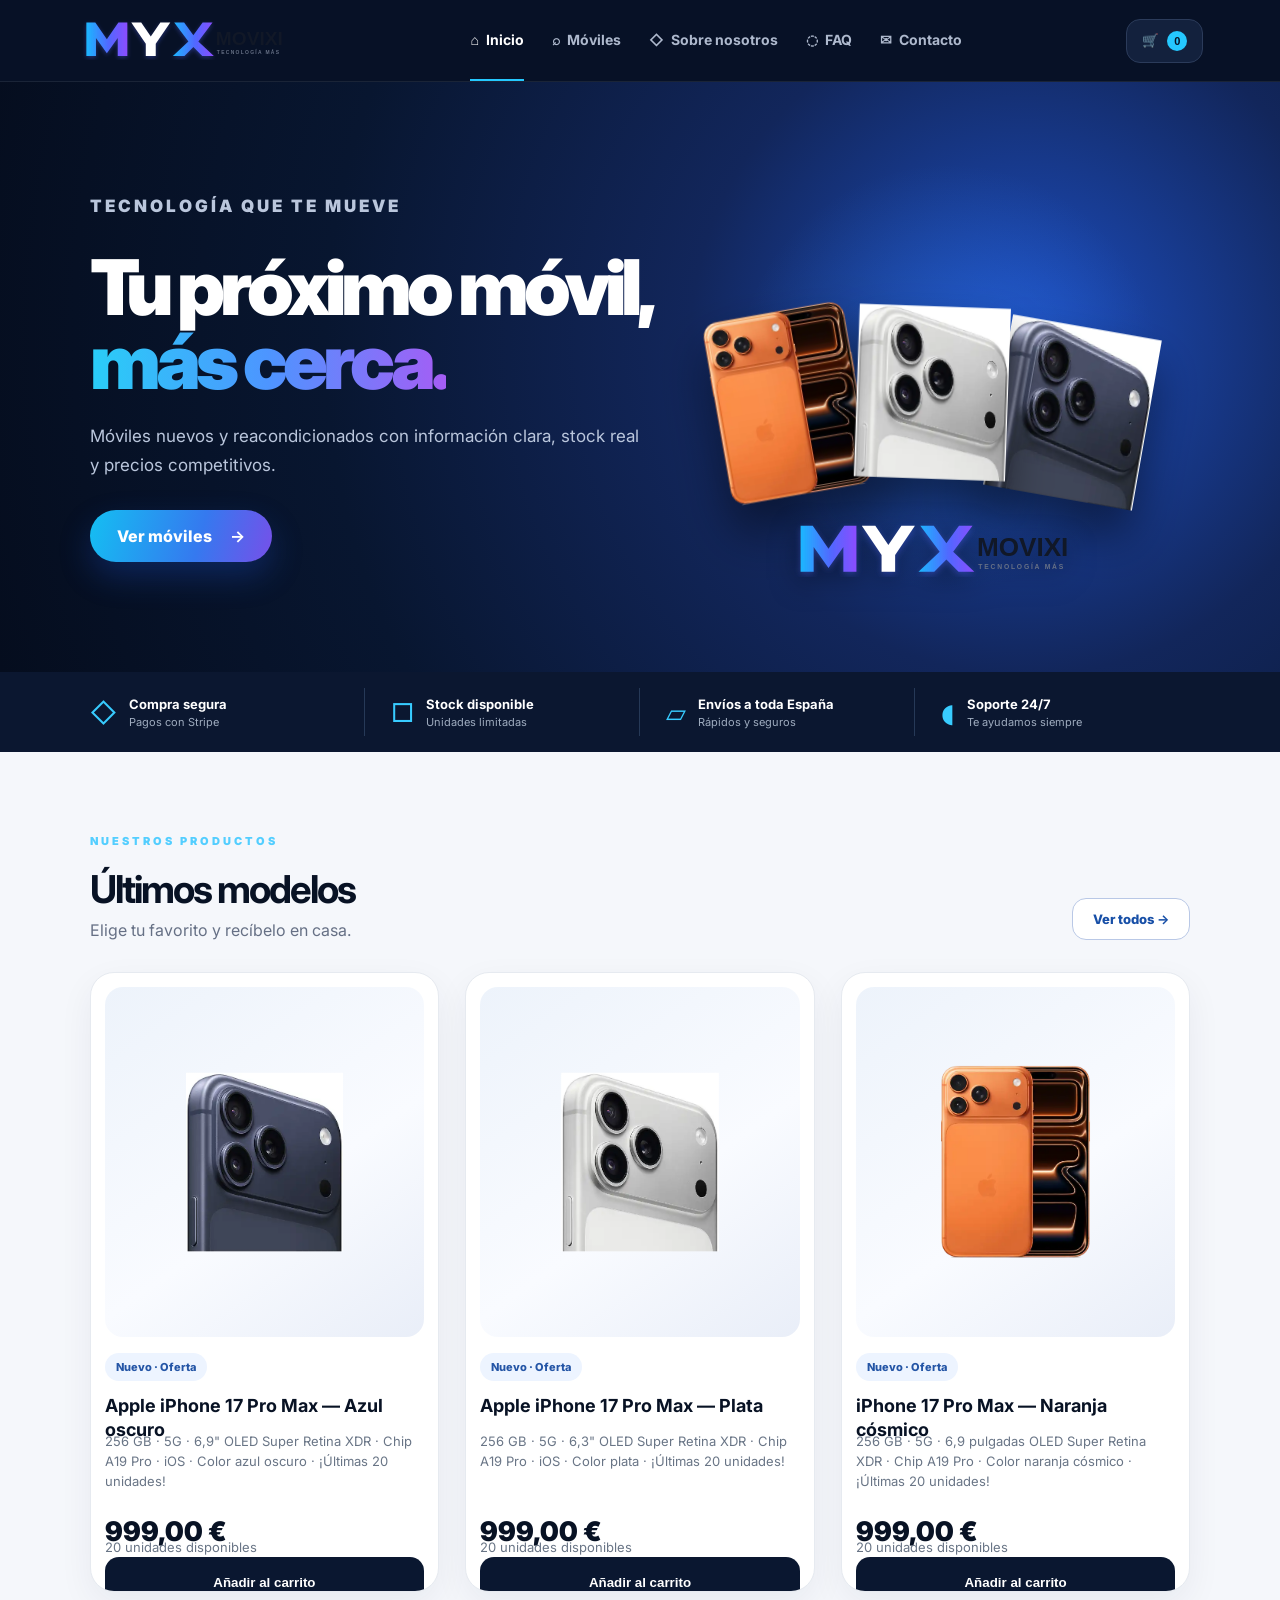
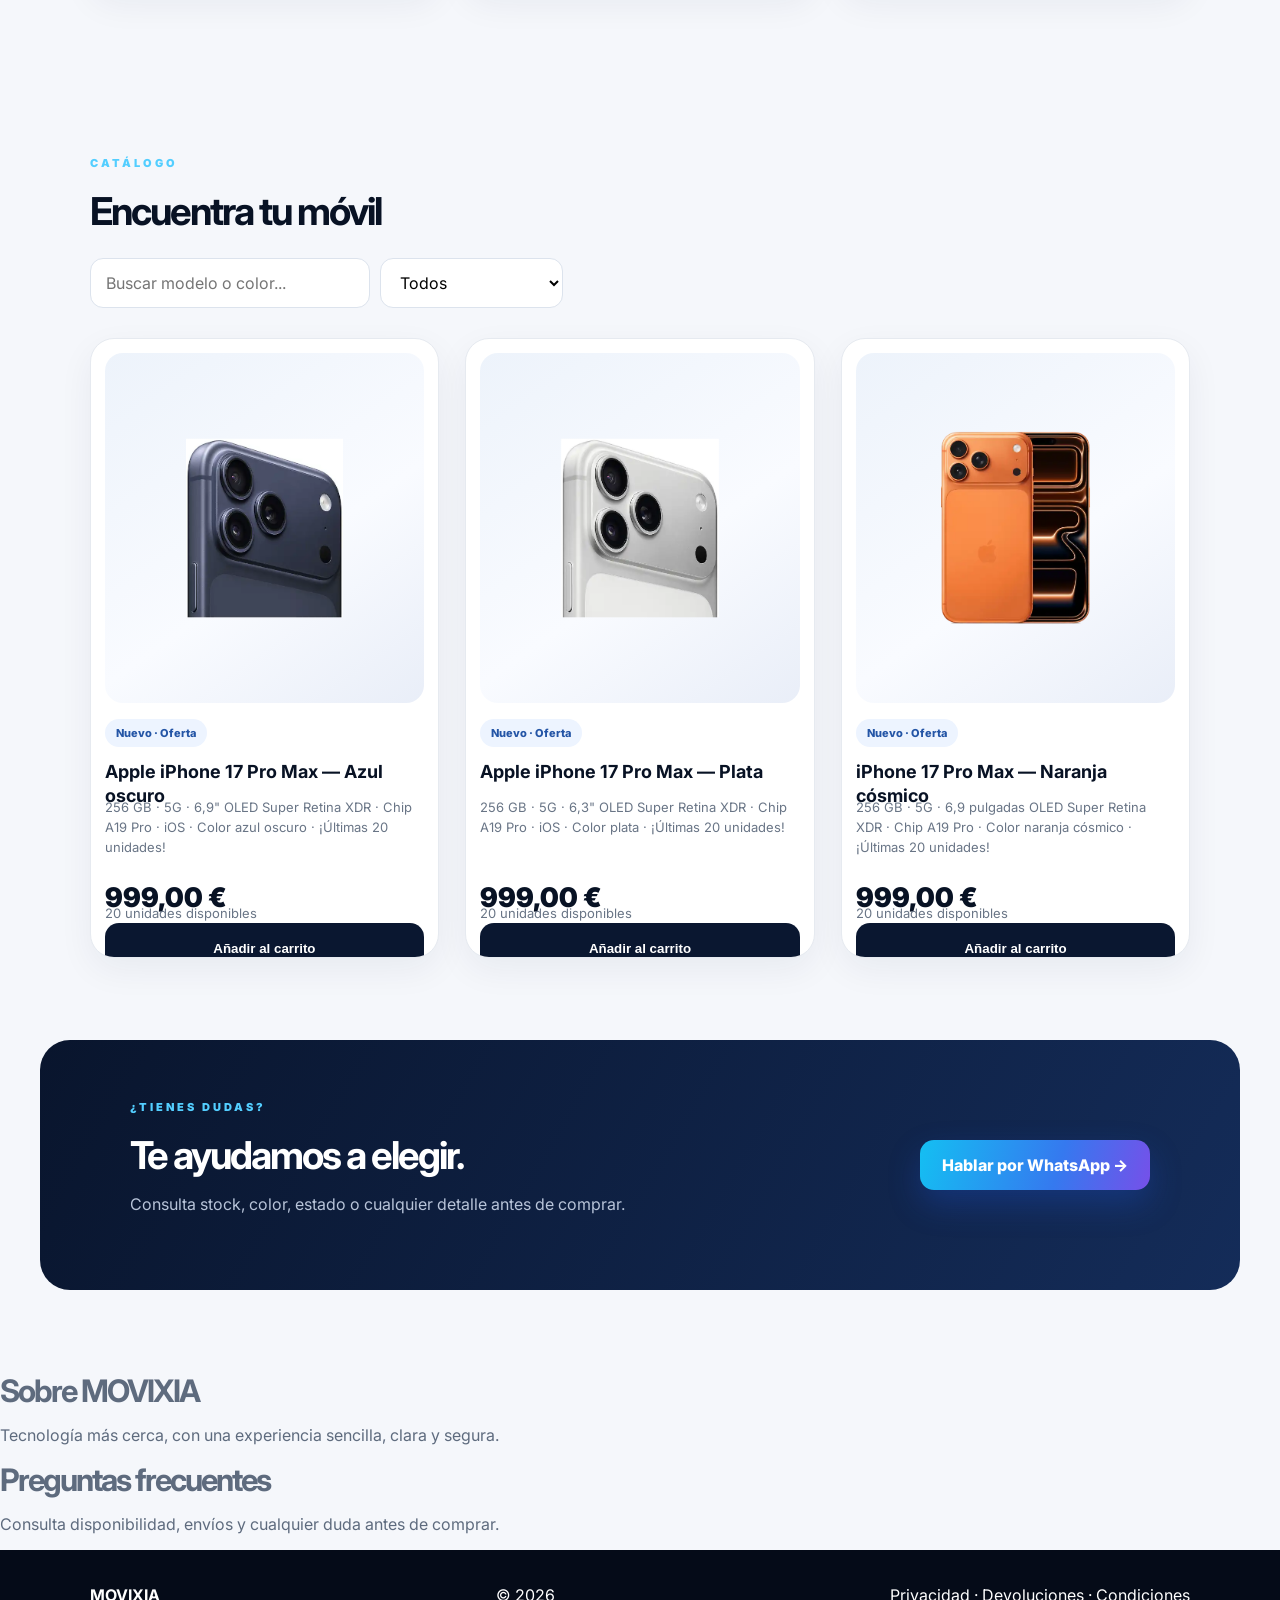
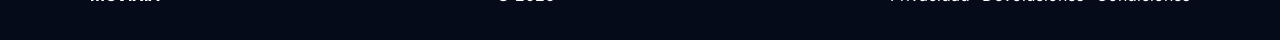
==== commit f9348d47: "Alinear estructura principal con boceto futurista MOVIXIA" ====
--- a/index.html
+++ b/index.html
@@ -1 +1,60 @@
-<!doctype html><html lang="es"><head><meta charset="utf-8"><meta name="viewport" content="width=device-width,initial-scale=1"><title>MOVIXIA — Móviles nuevos y reacondicionados</title><meta name="description" content="Compra móviles nuevos y reacondicionados con stock disponible."><link rel="stylesheet" href="styles.css?v=futurista-20260826-v2"><link rel="stylesheet" href="cards.css?v=cards-fixed-1bfbe7a"></head><body><header><a class="logo" href="#inicio"><img src="movixia-logo.svg" alt="MOVIXIA"></a><nav><a class="active" href="#inicio">⌂ <span>Inicio</span></a><a href="#catalogo">⌕ <span>Móviles</span></a><a href="#nosotros">▧ <span>Sobre nosotros</span></a><a href="#faq">◌ <span>FAQ</span></a><a href="#contacto">✉ <span>Contacto</span></a></nav><button class="cart" onclick="openCart()">🛒 <span id="cartCount">0</span></button></header><main><section class="hero" id="inicio"><div class="heroCopy"><p class="eyebrow">TECNOLOGÍA QUE TE MUEVE</p><h1>Tu próximo móvil,<br><span>más cerca.</span></h1><p>Modelos seleccionados, información clara y una experiencia de compra rápida y segura.</p><a class="btn" href="#catalogo">Ver móviles <b>→</b></a></div><div class="heroVisual" aria-hidden="true"><div class="heroAura"></div><img class="phone p1" src="images/ASSET_MMS_161493687.jpg" alt=""><img class="phone p2" src="images/ASSET_MMS_161588659.jpg" alt=""><img class="phone p3" src="images/ASSET_MMS_161588673.jpg" alt=""><div class="heroBrand"><img src="movixia-logo.svg" alt=""></div></div></section><section class="trust"><div><i>◇</i><span><b>Compra segura</b><small>Pagos protegidos</small></span></div><div><i>□</i><span><b>Stock disponible</b><small>Unidades actualizadas</small></span></div><div><i>▱</i><span><b>Envíos a toda España</b><small>Rápidos y seguros</small></span></div><div><i>◖</i><span><b>Soporte</b><small>Estamos para ayudarte</small></span></div></section><section id="ofertas" class="featuredSection"><div class="sectionHead"><div><p class="eyebrow">SELECCIÓN MOVIXIA</p><h2>Últimos modelos</h2><p>Todos presentados con el mismo diseño para comparar fácilmente modelo y color.</p></div><a class="outlineBtn" href="#catalogo">Ver catálogo →</a></div><div id="featured" class="products"></div></section><section id="catalogo"><p class="eyebrow">CATÁLOGO</p><h2>Encuentra tu móvil</h2><div class="filters"><input id="search" placeholder="Buscar modelo o color..." oninput="render()"><select id="condition" onchange="render()"><option value="">Todos</option><option>Nuevo</option><option>Reacondicionado</option></select></div><div id="products" class="products"></div></section><section class="contact" id="contacto"><div><p class="eyebrow">¿TIENES DUDAS?</p><h2>Te ayudamos a elegir.</h2><p>Consulta stock, color, estado o cualquier detalle antes de comprar.</p></div><a id="wa" class="btn" target="_blank">Hablar por WhatsApp →</a></section><section id="nosotros" class="info"><h2>Sobre MOVIXIA</h2><p>Tecnología más cerca, con una experiencia sencilla, clara y segura.</p></section><section id="faq" class="info"><h2>Preguntas frecuentes</h2><p>Consulta disponibilidad, envíos y cualquier duda antes de comprar.</p></section></main><footer><b>MOVIXIA</b><span>© 2026</span><span>Privacidad · Devoluciones · Condiciones</span></footer><div id="overlay" class="overlay hidden" onclick="closeCart()"></div><aside id="drawer"><div class="drawerHead"><h2>Tu carrito</h2><button onclick="closeCart()">✕</button></div><div id="cartItems"></div><div class="total"><span>Total</span><b id="cartTotal">0,00 €</b></div><button class="btn full" onclick="checkout()">Continuar al pago</button></aside><script src="products.js?v=futurista-20260826-v2"></script><script src="app.js?v=futurista-20260826-v2"></script></body></html>+<!doctype html>
+<html lang="es">
+<head>
+<meta charset="utf-8">
+<meta name="viewport" content="width=device-width,initial-scale=1">
+<title>MOVIXIA — Móviles nuevos y reacondicionados</title>
+<meta name="description" content="Compra móviles nuevos y reacondicionados con información clara, stock real y pago seguro.">
+<link rel="stylesheet" href="styles.css?v=futurista-reference-20260826-v3">
+<link rel="stylesheet" href="cards.css?v=futurista-reference-20260826-v3">
+</head>
+<body>
+<header>
+  <a class="logo" href="#inicio"><img src="movixia-logo.svg" alt="MOVIXIA"></a>
+  <nav aria-label="Navegación principal">
+    <a class="active" href="#inicio"><span class="navIcon">⌂</span><span>Inicio</span></a>
+    <a href="#catalogo"><span class="navIcon">⌕</span><span>Móviles</span></a>
+    <a href="#nosotros"><span class="navIcon">◇</span><span>Sobre nosotros</span></a>
+    <a href="#faq"><span class="navIcon">◌</span><span>FAQ</span></a>
+    <a href="#contacto"><span class="navIcon">✉</span><span>Contacto</span></a>
+  </nav>
+  <button class="cart" onclick="openCart()" aria-label="Abrir carrito">🛒 <span id="cartCount">0</span></button>
+</header>
+<main>
+  <section class="hero" id="inicio">
+    <div class="heroCopy">
+      <p class="eyebrow">TECNOLOGÍA QUE TE MUEVE</p>
+      <h1>Tu próximo móvil,<br><span>más cerca.</span></h1>
+      <p>Móviles nuevos y reacondicionados con información clara, stock real y precios competitivos.</p>
+      <a class="btn" href="#catalogo">Ver móviles <b>→</b></a>
+    </div>
+    <div class="heroVisual" aria-hidden="true">
+      <div class="heroAura"></div><div class="orbit orbitOne"></div><div class="orbit orbitTwo"></div>
+      <img class="phone p1" src="images/ASSET_MMS_161493687.jpg" alt="">
+      <img class="phone p2" src="images/ASSET_MMS_161588659.jpg" alt="">
+      <img class="phone p3" src="images/ASSET_MMS_161588673.jpg" alt="">
+      <div class="heroBrand"><img src="movixia-logo.svg" alt=""></div>
+    </div>
+  </section>
+  <section class="trust" aria-label="Ventajas">
+    <div><i>◇</i><span><b>Compra segura</b><small>Pagos con Stripe</small></span></div>
+    <div><i>□</i><span><b>Stock disponible</b><small>Unidades limitadas</small></span></div>
+    <div><i>▱</i><span><b>Envíos a toda España</b><small>Rápidos y seguros</small></span></div>
+    <div><i>◖</i><span><b>Soporte 24/7</b><small>Te ayudamos siempre</small></span></div>
+  </section>
+  <section id="ofertas" class="featuredSection">
+    <div class="sectionHead"><div><p class="eyebrow">NUESTROS PRODUCTOS</p><h2>Últimos modelos</h2><p>Elige tu favorito y recíbelo en casa.</p></div><a class="outlineBtn" href="#catalogo">Ver todos <b>→</b></a></div>
+    <div id="featured" class="products"></div>
+  </section>
+  <section id="catalogo"><p class="eyebrow">CATÁLOGO</p><h2>Encuentra tu móvil</h2><div class="filters"><input id="search" placeholder="Buscar modelo o color..." oninput="render()"><select id="condition" onchange="render()"><option value="">Todos</option><option>Nuevo</option><option>Reacondicionado</option></select></div><div id="products" class="products"></div></section>
+  <section class="contact" id="contacto"><div><p class="eyebrow">¿TIENES DUDAS?</p><h2>Te ayudamos a elegir.</h2><p>Consulta stock, color, estado o cualquier detalle antes de comprar.</p></div><a id="wa" class="btn" target="_blank">Hablar por WhatsApp →</a></section>
+  <section id="nosotros" class="info"><h2>Sobre MOVIXIA</h2><p>Tecnología más cerca, con una experiencia sencilla, clara y segura.</p></section>
+  <section id="faq" class="info"><h2>Preguntas frecuentes</h2><p>Consulta disponibilidad, envíos y cualquier duda antes de comprar.</p></section>
+</main>
+<footer><b>MOVIXIA</b><span>© 2026</span><span>Privacidad · Devoluciones · Condiciones</span></footer>
+<div id="overlay" class="overlay hidden" onclick="closeCart()"></div>
+<aside id="drawer"><div class="drawerHead"><h2>Tu carrito</h2><button onclick="closeCart()">✕</button></div><div id="cartItems"></div><div class="total"><span>Total</span><b id="cartTotal">0,00 €</b></div><button class="btn full" onclick="checkout()">Continuar al pago</button></aside>
+<script src="products.js?v=futurista-reference-20260826-v3"></script>
+<script src="app.js?v=futurista-reference-20260826-v3"></script>
+</body>
+</html>
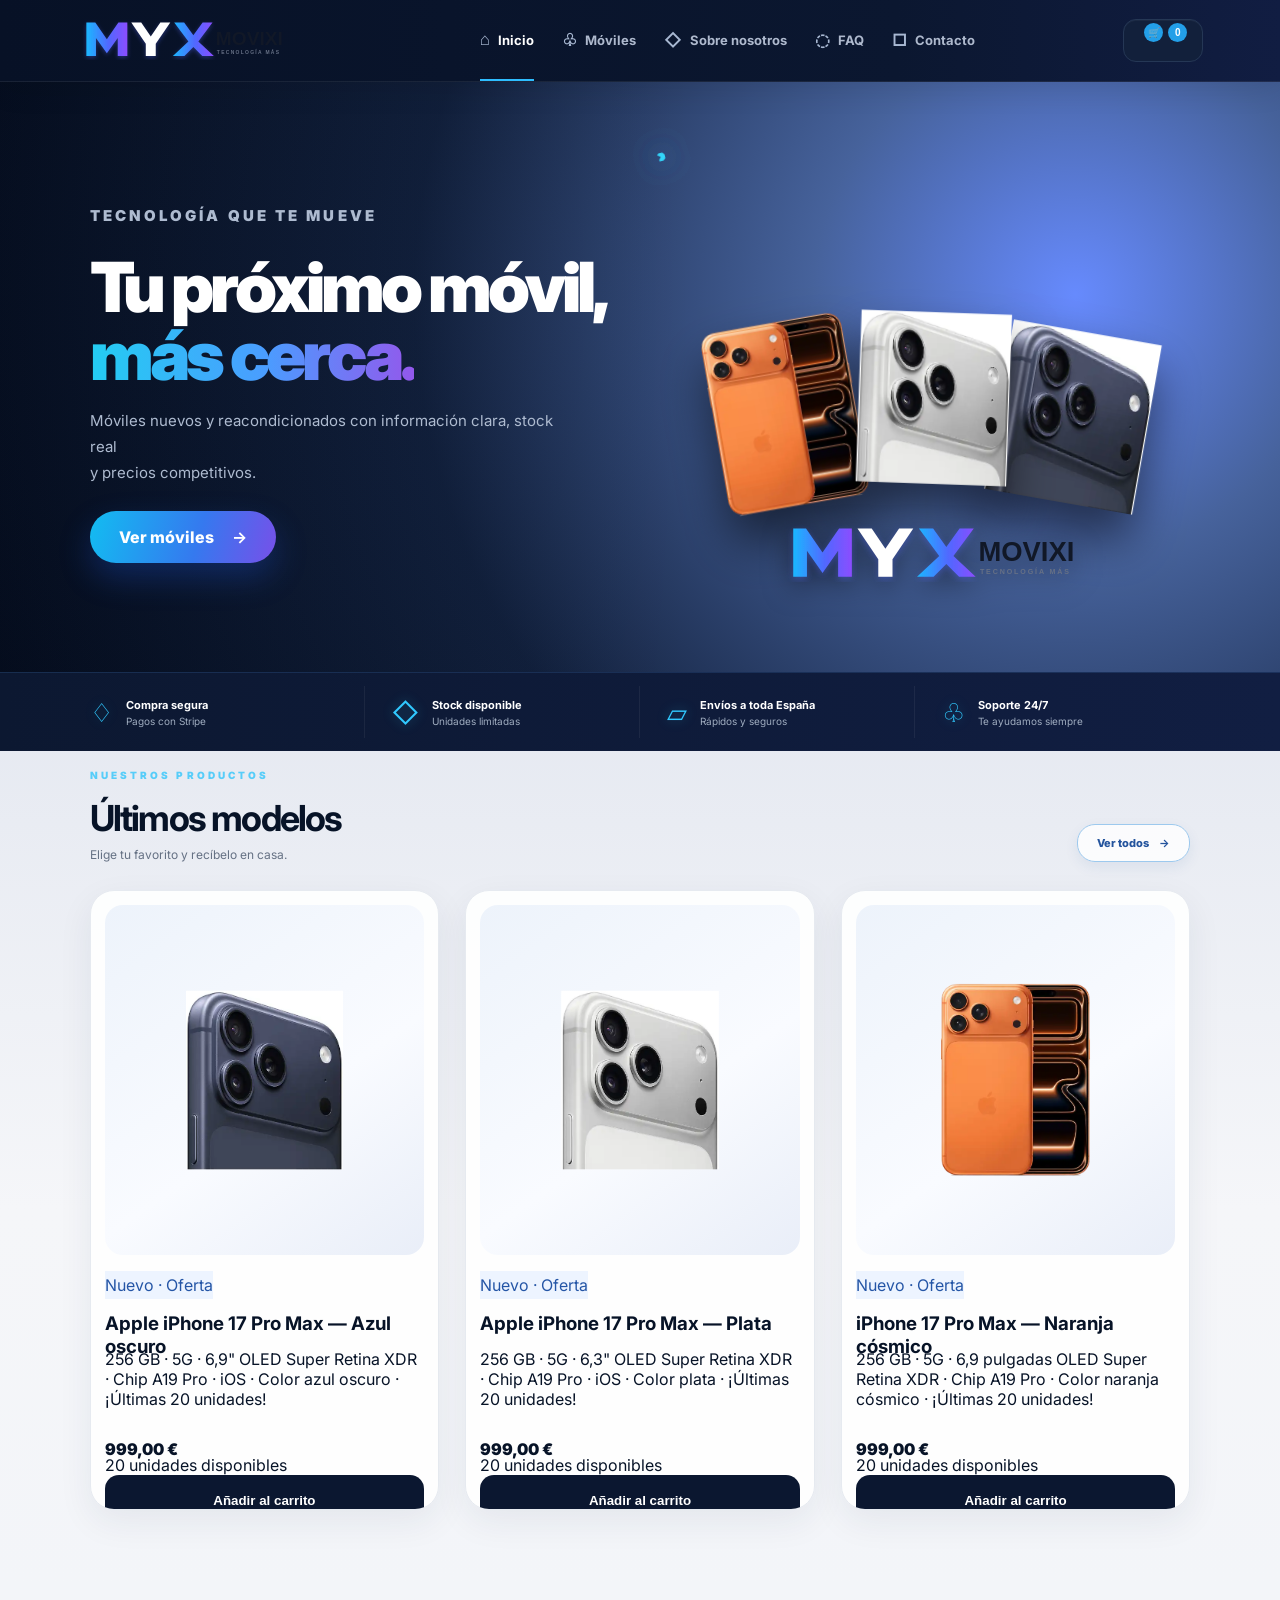
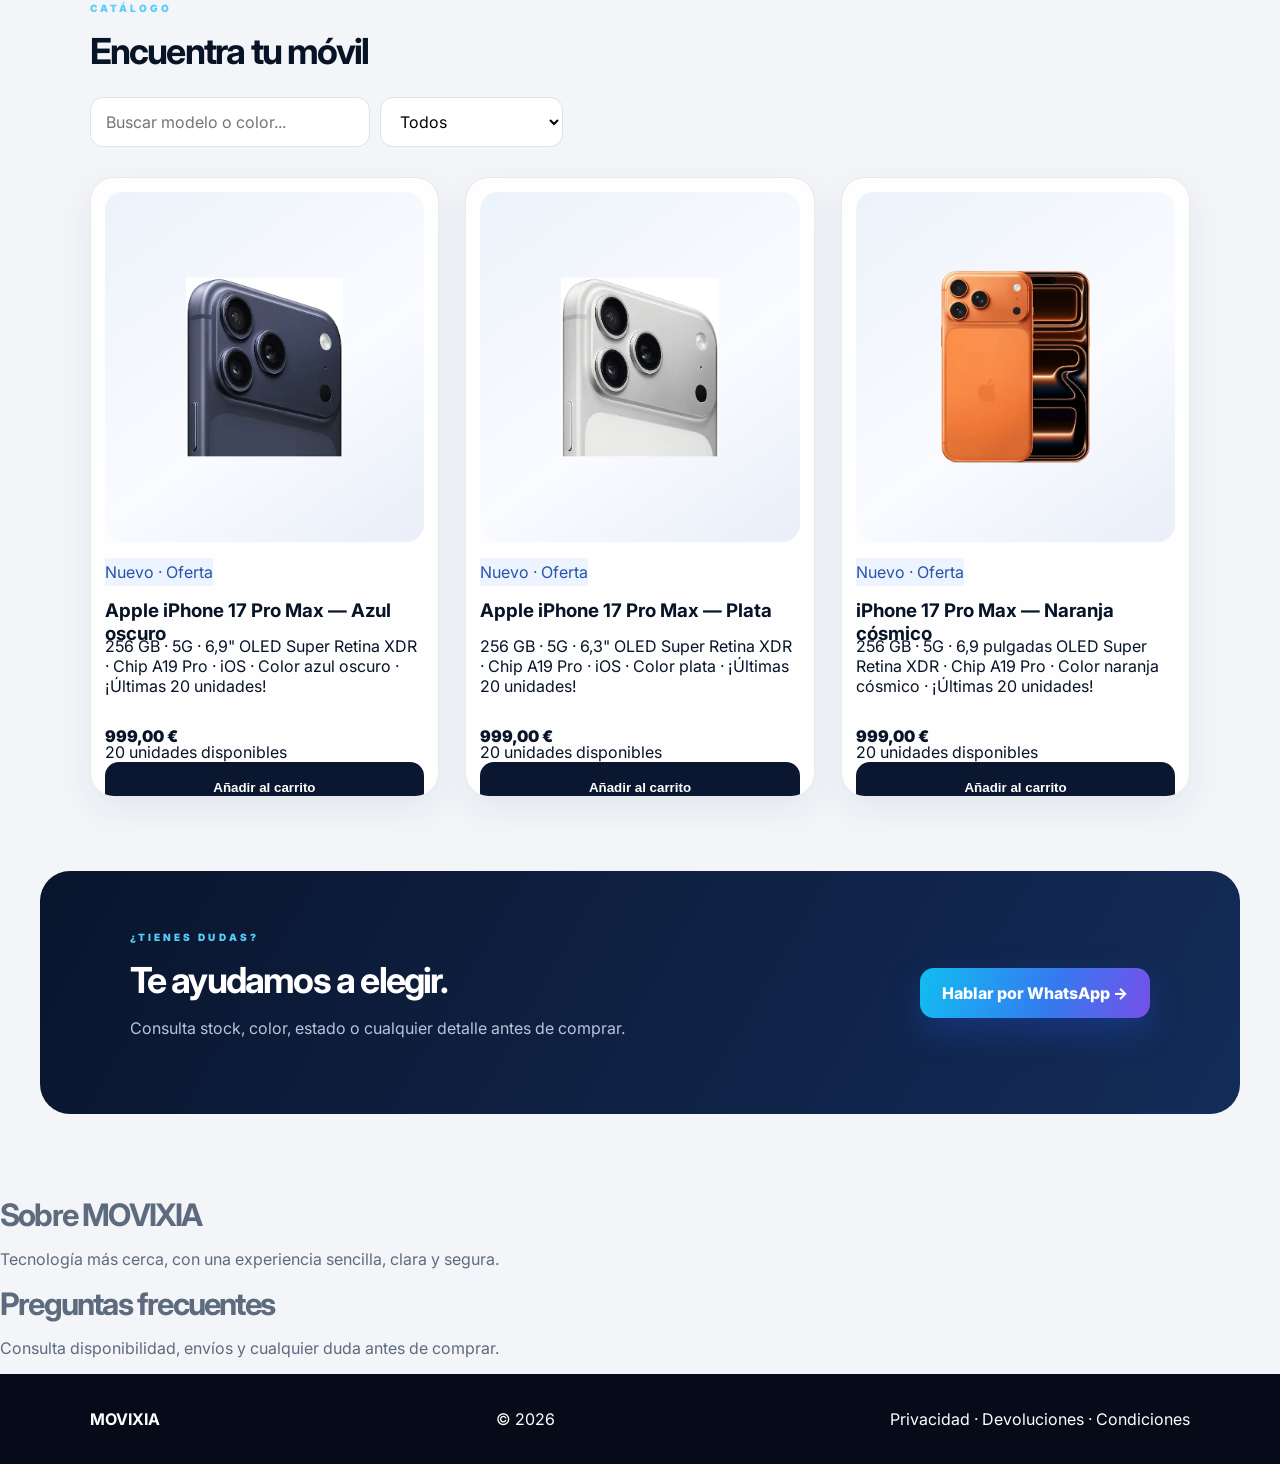
==== commit bf1f63f1: "Rebuild layout to match approved MOVIXIA reference strictly" ====
--- a/index.html
+++ b/index.html
@@ -5,42 +5,43 @@
 <meta name="viewport" content="width=device-width,initial-scale=1">
 <title>MOVIXIA — Móviles nuevos y reacondicionados</title>
 <meta name="description" content="Compra móviles nuevos y reacondicionados con información clara, stock real y pago seguro.">
-<link rel="stylesheet" href="styles.css?v=futurista-reference-20260826-v3">
-<link rel="stylesheet" href="cards.css?v=futurista-reference-20260826-v3">
+<link rel="stylesheet" href="styles.css?v=reference-strict-20260826">
+<link rel="stylesheet" href="cards.css?v=reference-strict-20260826">
 </head>
 <body>
-<header>
-  <a class="logo" href="#inicio"><img src="movixia-logo.svg" alt="MOVIXIA"></a>
+<header class="topbar">
+  <a class="logo" href="#inicio" aria-label="MOVIXIA, inicio"><img src="movixia-logo.svg" alt="MOVIXIA"></a>
   <nav aria-label="Navegación principal">
-    <a class="active" href="#inicio"><span class="navIcon">⌂</span><span>Inicio</span></a>
-    <a href="#catalogo"><span class="navIcon">⌕</span><span>Móviles</span></a>
-    <a href="#nosotros"><span class="navIcon">◇</span><span>Sobre nosotros</span></a>
-    <a href="#faq"><span class="navIcon">◌</span><span>FAQ</span></a>
-    <a href="#contacto"><span class="navIcon">✉</span><span>Contacto</span></a>
+    <a class="active" href="#inicio"><span class="navIcon">⌂</span>Inicio</a>
+    <a href="#catalogo"><span class="navIcon">♧</span>Móviles</a>
+    <a href="#nosotros"><span class="navIcon">◇</span>Sobre nosotros</a>
+    <a href="#faq"><span class="navIcon">◌</span>FAQ</a>
+    <a href="#contacto"><span class="navIcon">□</span>Contacto</a>
   </nav>
-  <button class="cart" onclick="openCart()" aria-label="Abrir carrito">🛒 <span id="cartCount">0</span></button>
+  <button class="cart" onclick="openCart()" aria-label="Abrir carrito"><span class="cartIcon">🛒</span><span id="cartCount">0</span></button>
 </header>
 <main>
   <section class="hero" id="inicio">
     <div class="heroCopy">
       <p class="eyebrow">TECNOLOGÍA QUE TE MUEVE</p>
       <h1>Tu próximo móvil,<br><span>más cerca.</span></h1>
-      <p>Móviles nuevos y reacondicionados con información clara, stock real y precios competitivos.</p>
-      <a class="btn" href="#catalogo">Ver móviles <b>→</b></a>
+      <p>Móviles nuevos y reacondicionados con información clara, stock real<br class="desktopOnly"> y precios competitivos.</p>
+      <a class="btn" href="#catalogo"><span>Ver móviles</span><b>→</b></a>
     </div>
     <div class="heroVisual" aria-hidden="true">
-      <div class="heroAura"></div><div class="orbit orbitOne"></div><div class="orbit orbitTwo"></div>
+      <div class="blueGlow"></div>
+      <div class="orbit orbitA"></div><div class="orbit orbitB"></div>
       <img class="phone p1" src="images/ASSET_MMS_161493687.jpg" alt="">
       <img class="phone p2" src="images/ASSET_MMS_161588659.jpg" alt="">
       <img class="phone p3" src="images/ASSET_MMS_161588673.jpg" alt="">
-      <div class="heroBrand"><img src="movixia-logo.svg" alt=""></div>
+      <img class="heroBrand" src="movixia-logo.svg" alt="">
     </div>
   </section>
   <section class="trust" aria-label="Ventajas">
-    <div><i>◇</i><span><b>Compra segura</b><small>Pagos con Stripe</small></span></div>
-    <div><i>□</i><span><b>Stock disponible</b><small>Unidades limitadas</small></span></div>
+    <div><i>♢</i><span><b>Compra segura</b><small>Pagos con Stripe</small></span></div>
+    <div><i>◇</i><span><b>Stock disponible</b><small>Unidades limitadas</small></span></div>
     <div><i>▱</i><span><b>Envíos a toda España</b><small>Rápidos y seguros</small></span></div>
-    <div><i>◖</i><span><b>Soporte 24/7</b><small>Te ayudamos siempre</small></span></div>
+    <div><i>♧</i><span><b>Soporte 24/7</b><small>Te ayudamos siempre</small></span></div>
   </section>
   <section id="ofertas" class="featuredSection">
     <div class="sectionHead"><div><p class="eyebrow">NUESTROS PRODUCTOS</p><h2>Últimos modelos</h2><p>Elige tu favorito y recíbelo en casa.</p></div><a class="outlineBtn" href="#catalogo">Ver todos <b>→</b></a></div>
@@ -54,7 +55,7 @@
 <footer><b>MOVIXIA</b><span>© 2026</span><span>Privacidad · Devoluciones · Condiciones</span></footer>
 <div id="overlay" class="overlay hidden" onclick="closeCart()"></div>
 <aside id="drawer"><div class="drawerHead"><h2>Tu carrito</h2><button onclick="closeCart()">✕</button></div><div id="cartItems"></div><div class="total"><span>Total</span><b id="cartTotal">0,00 €</b></div><button class="btn full" onclick="checkout()">Continuar al pago</button></aside>
-<script src="products.js?v=futurista-reference-20260826-v3"></script>
-<script src="app.js?v=futurista-reference-20260826-v3"></script>
+<script src="products.js?v=reference-strict-20260826"></script>
+<script src="app.js?v=reference-strict-20260826"></script>
 </body>
 </html>
--- a/styles.css
+++ b/styles.css
@@ -1,2 +1,7 @@
 @import url('https://fonts.googleapis.com/css2?family=Inter:wght@400;500;600;700;800;900&display=swap');
-:root{--ink:#081224;--blue:#1769ff;--cyan:#25c8ff;--muted:#667085;--line:#e6eaf0;--bg:#f5f7fb}*{box-sizing:border-box}html{scroll-behavior:smooth}body{margin:0;font-family:Inter,Arial,sans-serif;background:var(--bg);color:var(--ink)}header{height:82px;background:#071126;display:flex;align-items:center;padding:0 clamp(22px,6vw,92px);position:sticky;top:0;z-index:50;border-bottom:1px solid rgba(255,255,255,.08)}.logo{width:230px;height:68px;display:flex;align-items:center}.logo img{width:205px;max-height:62px;object-fit:contain;object-position:left center}nav{display:flex;align-items:center;justify-content:center;gap:28px;flex:1;height:100%}nav a{color:#aeb9cd;text-decoration:none;font-weight:700;font-size:14px;display:flex;gap:7px;align-items:center;height:100%;border-bottom:2px solid transparent}nav a.active,nav a:hover{color:#fff;border-color:var(--cyan)}.cart{border:1px solid #2b3b5a;background:#13213d;color:#fff;border-radius:14px;padding:11px 15px;font-weight:800;cursor:pointer}.cart span{display:inline-grid;place-items:center;background:var(--cyan);color:#061225;width:20px;height:20px;border-radius:50%;font-size:11px;margin-left:5px}.hero{min-height:590px;display:grid;grid-template-columns:minmax(0,1fr) minmax(460px,.95fr);align-items:center;padding:64px clamp(22px,7vw,110px);position:relative;overflow:hidden;color:#fff;background:radial-gradient(circle at 80% 44%,#1d4fc3 0,#12265b 31%,#081630 65%,#050d1e 100%)}.heroCopy{position:relative;z-index:2;max-width:680px}.eyebrow{font-size:11px;font-weight:900;letter-spacing:3px;color:#53ceff;margin:0 0 18px}.hero h1{font-size:clamp(58px,6vw,92px);line-height:.96;letter-spacing:-5px;margin:0 0 24px;font-weight:900}.hero h1 span{background:linear-gradient(90deg,#29cef7,#4d95ff,#a55df5);-webkit-background-clip:text;color:transparent}.hero p{font-size:17px;line-height:1.7;color:#bac6dc;max-width:550px;margin:0 0 30px}.btn{border:0;border-radius:14px;padding:15px 22px;color:#fff;background:linear-gradient(105deg,#14bff2,#3579ef 60%,#7650e9);font-weight:800;cursor:pointer;text-decoration:none;display:inline-flex;align-items:center;justify-content:center;gap:18px;box-shadow:0 14px 32px rgba(32,92,238,.26)}.hero .btn{border-radius:30px;padding:16px 27px}.heroVisual{height:460px;position:relative}.heroAura{position:absolute;inset:0;background:radial-gradient(circle at 55% 50%,rgba(51,134,255,.35),transparent 57%)}.phone{position:absolute;object-fit:contain;filter:drop-shadow(0 28px 24px rgba(0,0,0,.5));height:95%;max-width:48%}.p1{left:1%;bottom:-15px;transform:rotate(-10deg)}.p2{left:28%;bottom:-34px;height:108%;z-index:3;transform:rotate(2deg)}.p3{right:-2%;bottom:-8px;height:88%;transform:rotate(10deg)}.heroBrand{position:absolute;z-index:4;width:52%;left:25%;bottom:16px;filter:drop-shadow(0 8px 14px rgba(0,0,0,.5))}.heroBrand img{width:100%;display:block}.trust{background:#0b1730;color:#fff;display:grid;grid-template-columns:repeat(4,1fr);padding:16px clamp(22px,7vw,110px);gap:0}.trust>div{min-height:48px;display:flex;align-items:center;gap:12px;padding:0 26px;border-right:1px solid #263957}.trust>div:first-child{padding-left:0}.trust>div:last-child{border:0}.trust i{font-style:normal;color:#38ccff;font-size:26px}.trust b{display:block;font-size:13px}.trust small{display:block;color:#9facbf;font-size:11px;margin-top:3px}.featuredSection,section:not(.hero):not(.trust):not(.contact):not(.info){max-width:1440px;margin:auto;padding:82px clamp(22px,7vw,110px)}.sectionHead{display:flex;justify-content:space-between;align-items:end;margin-bottom:32px}.sectionHead h2,h2{font-size:clamp(34px,3vw,48px);letter-spacing:-2px;margin:0 0 8px}.sectionHead p:not(.eyebrow){margin:0;color:var(--muted)}.outlineBtn{padding:12px 20px;border:1px solid #b9c8e6;border-radius:14px;text-decoration:none;color:#174fa7;font-size:13px;font-weight:800;background:#fff}.products{display:grid;grid-template-columns:repeat(3,minmax(0,1fr));gap:26px;align-items:stretch}.product{height:620px;background:#fff;border:1px solid var(--line);border-radius:24px;padding:14px;box-shadow:0 12px 35px rgba(25,42,70,.06);display:flex;flex-direction:column;min-width:0;overflow:hidden;transition:transform .2s,box-shadow .2s}.product:hover{transform:translateY(-5px);box-shadow:0 22px 45px rgba(25,42,70,.12)}.photo{height:350px;min-height:350px;width:100%;border-radius:18px;background:linear-gradient(145deg,#edf3fb,#f9fbff 58%,#e9eef8);display:flex;align-items:center;justify-content:center;overflow:hidden;padding:26px}.photo img{display:block;width:100%;height:100%;object-fit:contain;object-position:center center}.badge{display:inline-flex;align-items:center;height:28px;align-self:flex-start;margin-top:16px;padding:0 11px;border-radius:999px;background:#edf4ff;color:#2455a6;font-size:11px;font-weight:800}.product h3{font-size:18px;line-height:1.35;height:50px;margin:13px 0 7px;overflow:hidden}.spec{color:#697586;font-size:13px;line-height:1.55;height:61px;overflow:hidden}.price{font-size:27px;font-weight:900;height:38px;margin:16px 0 7px}.product .btn{width:100%;height:48px;min-height:48px;margin-top:auto;background:#0a1730;box-shadow:none}.filters{display:flex;gap:10px;margin:24px 0 30px}.filters input,.filters select{border:1px solid #dce3ed;background:#fff;border-radius:13px;padding:13px 15px;font:inherit}.filters input{min-width:270px}.contact{max-width:1200px;margin:0 auto 82px;padding:60px clamp(24px,7vw,90px);border-radius:30px;background:linear-gradient(120deg,#09152d,#142c59);color:#fff;display:flex;justify-content:space-between;align-items:center;gap:30px}.contact h2{margin-bottom:10px}.contact p:not(.eyebrow){color:#b8c4d9}.info{color:#5e6b7e}.info h2{font-size:31px}footer{background:#050b18;color:#fff;padding:35px clamp(22px,7vw,110px);display:flex;justify-content:space-between;gap:18px;flex-wrap:wrap}.overlay{position:fixed;inset:0;background:rgba(0,0,0,.58);z-index:70}.hidden{display:none}#drawer{position:fixed;z-index:71;right:0;top:0;width:min(430px,100%);height:100%;background:#fff;padding:24px;transform:translateX(100%);transition:.25s;overflow:auto}#drawer.open{transform:translateX(0)}.drawerHead{display:flex;align-items:center;justify-content:space-between}.drawerHead button{border:0;border-radius:50%;width:36px;height:36px}.line{display:grid;grid-template-columns:60px 1fr auto;gap:12px;padding:14px 0;border-bottom:1px solid #edf0f4}.mini{background:#edf2f7;border-radius:10px;display:grid;place-items:center;height:60px}.total{display:flex;justify-content:space-between;font-size:20px;margin:25px 0}.full{width:100%}@media(max-width:900px){header{padding:0 4%}.logo{width:180px}.logo img{width:165px}nav{gap:17px}nav a{font-size:12px}.hero{grid-template-columns:1fr 1fr;padding-left:6%;padding-right:6%}.trust{padding-left:6%;padding-right:6%}.trust>div{padding:0 12px}.products{gap:18px}.product{height:570px}.photo{height:310px;min-height:310px}}@media(max-width:700px){header{height:74px;padding:0 18px}.logo{width:145px}.logo img{width:140px}nav a span{display:none}.hero{grid-template-columns:1fr;min-height:720px;padding:55px 24px 18px}.heroVisual{height:330px}.hero h1{font-size:58px}.trust{grid-template-columns:1fr 1fr;padding:20px 24px;gap:15px}.trust>div{border:0;padding:0}.products{grid-template-columns:1fr 1fr}.featuredSection,section:not(.hero):not(.trust):not(.contact):not(.info){padding:62px 24px}}@media(max-width:520px){nav{display:none}.hero h1{font-size:48px;letter-spacing:-3px}.hero p{font-size:15px}.trust{grid-template-columns:1fr}.products{grid-template-columns:1fr}.product{height:620px}.photo{height:380px;min-height:380px}.sectionHead{display:block}.outlineBtn{display:inline-flex;margin-top:18px}.filters{flex-direction:column}.filters input{min-width:0;width:100%}.contact{margin:0 18px 60px;display:block;padding:40px 28px}.contact .btn{margin-top:18px}}+:root{--ink:#071327;--navy:#071126;--navy2:#0c1833;--blue:#159ff4;--cyan:#2dd7ff;--violet:#8652f4;--muted:#667085;--line:#e6eaf0;--bg:#f3f5f9}*{box-sizing:border-box}html{scroll-behavior:smooth}body{margin:0;font-family:Inter,Arial,sans-serif;background:var(--bg);color:var(--ink)}
+header{height:82px;background:linear-gradient(90deg,#071126,#0b1730 70%,#111d42);display:flex;align-items:center;padding:0 clamp(24px,6vw,92px);position:sticky;top:0;z-index:50;border-bottom:1px solid rgba(255,255,255,.07);box-shadow:0 6px 30px rgba(0,0,0,.1)}.logo{width:255px;height:70px;display:flex;align-items:center}.logo img{width:205px;max-height:65px;object-fit:contain;object-position:left center}nav{display:flex;align-items:center;justify-content:center;gap:28px;flex:1;height:100%}nav a{color:#aeb9cd;text-decoration:none;font-weight:700;font-size:13px;display:flex;gap:8px;align-items:center;height:100%;border-bottom:2px solid transparent}nav a.active,nav a:hover{color:#fff;border-color:#2ebdff}.navIcon{font-size:17px;color:#a8b8d2}.cart{border:1px solid #253755;background:#12203b;color:#fff;border-radius:13px;padding:11px 15px;font-weight:800;cursor:pointer;box-shadow:inset 0 1px rgba(255,255,255,.04)}.cart span{display:inline-grid;place-items:center;background:#239fe8;color:#fff;width:19px;height:19px;border-radius:50%;font-size:10px;margin-left:5px;transform:translateY(-8px)}
+.hero{min-height:590px;display:grid;grid-template-columns:minmax(0,1fr) minmax(500px,.94fr);align-items:center;padding:52px clamp(24px,7vw,110px) 40px;position:relative;overflow:hidden;color:#fff;background:radial-gradient(circle at 84% 36%,rgba(48,97,255,.72) 0,rgba(16,52,126,.76) 23%,rgba(8,23,52,.96) 58%,#050d1e 100%)}.hero:after{content:'';position:absolute;inset:0;background:linear-gradient(90deg,rgba(3,10,24,.15),transparent 55%);pointer-events:none}.heroCopy{position:relative;z-index:5;max-width:610px}.eyebrow{font-size:10px;font-weight:900;letter-spacing:3.1px;color:#57cdf9;margin:0 0 15px}.hero h1{font-size:clamp(54px,5.4vw,86px);line-height:.98;letter-spacing:-4px;margin:0 0 18px;font-weight:900}.hero h1 span{background:linear-gradient(90deg,#23cdf2,#4a9dff 54%,#9358ec);-webkit-background-clip:text;background-clip:text;color:transparent}.hero p{font-size:15px;line-height:1.72;color:#aebbd0;max-width:470px;margin:0 0 26px}.btn{border:0;border-radius:14px;padding:15px 22px;color:#fff;background:linear-gradient(105deg,#12bdf1,#3579ef 58%,#7750e9);font-weight:800;cursor:pointer;text-decoration:none;display:inline-flex;align-items:center;justify-content:center;gap:18px;box-shadow:0 14px 32px rgba(32,92,238,.28)}.hero .btn{border-radius:30px;padding:16px 29px}.heroVisual{height:460px;position:relative;z-index:3}.heroAura{position:absolute;inset:-8%;background:radial-gradient(circle at 57% 50%,rgba(41,130,255,.46),transparent 57%)}.orbit{position:absolute;border:4px solid rgba(52,220,255,.8);border-left-color:transparent;border-radius:50%;filter:drop-shadow(0 0 12px rgba(34,151,255,.85));transform:rotate(-18deg)}.orbitOne{width:330px;height:145px;left:9%;top:48%;border-right-color:#8252ff}.orbitTwo{width:420px;height:190px;right:-6%;top:33%;border-top-color:#7b54ff;border-bottom-color:transparent;opacity:.65}.phone{position:absolute;object-fit:contain;filter:drop-shadow(0 28px 24px rgba(0,0,0,.55));height:95%;max-width:48%}.p1{left:0;bottom:-20px;transform:rotate(-10deg)}.p2{left:28%;bottom:-34px;height:108%;z-index:3;transform:rotate(2deg)}.p3{right:-2%;bottom:-8px;height:89%;transform:rotate(10deg)}.heroBrand{position:absolute;z-index:4;width:55%;left:23%;bottom:16px;filter:drop-shadow(0 8px 14px rgba(0,0,0,.52))}.heroBrand img{width:100%;display:block}
+.trust{background:linear-gradient(90deg,#0c1831,#111e42);color:#fff;display:grid;grid-template-columns:repeat(4,1fr);padding:13px clamp(24px,7vw,110px);gap:0;border-top:1px solid rgba(95,167,255,.14)}.trust>div{min-height:52px;display:flex;align-items:center;gap:13px;padding:0 27px;border-right:1px solid rgba(255,255,255,.06)}.trust>div:first-child{padding-left:0}.trust>div:last-child{border:0}.trust i{font-style:normal;color:#31c9ff;font-size:26px;text-shadow:0 0 12px rgba(45,207,255,.35)}.trust b{display:block;font-size:11px}.trust small{display:block;color:#9facbf;font-size:10px;margin-top:3px}
+.featuredSection,section:not(.hero):not(.trust):not(.contact):not(.info){max-width:1440px;margin:auto;padding:18px clamp(24px,7vw,110px) 74px}.featuredSection{padding-top:18px!important;background:linear-gradient(180deg,rgba(226,230,239,.72),#f5f6f9 55%,var(--bg));max-width:none}.featuredSection .sectionHead{max-width:1220px;margin-left:auto;margin-right:auto}.sectionHead{display:flex;justify-content:space-between;align-items:end;margin-bottom:28px}.sectionHead h2,h2{font-size:clamp(28px,2.8vw,42px);letter-spacing:-1.8px;margin:0 0 7px}.sectionHead p:not(.eyebrow){margin:0;color:#657184;font-size:12px}.outlineBtn{padding:11px 19px;border:1px solid #9dc9ee;border-radius:18px;text-decoration:none;color:#24549d;font-size:11px;font-weight:800;background:rgba(255,255,255,.82);box-shadow:0 5px 14px rgba(25,74,140,.08)}.outlineBtn b{margin-left:8px}.featuredSection .products{max-width:1220px;margin:0 auto}.products{display:grid;grid-template-columns:repeat(3,minmax(0,1fr));gap:24px;align-items:stretch}.product{background:rgba(255,255,255,.92);border:1px solid #e6eaf0;border-radius:22px;box-shadow:0 12px 35px rgba(25,42,70,.07);transition:transform .2s,box-shadow .2s}.product:hover{transform:translateY(-5px);box-shadow:0 22px 45px rgba(25,42,70,.13)}.photo{background:linear-gradient(145deg,#e9eef6,#f9fafc 58%,#e5ebf4)}.badge{background:#edf4ff;color:#2455a6}.price{font-weight:900}.product .btn{background:#0b1730;box-shadow:none}.filters{display:flex;gap:10px;margin:24px 0 30px}.filters input,.filters select{border:1px solid #dce3ed;background:#fff;border-radius:13px;padding:13px 15px;font:inherit}.filters input{min-width:270px}.contact{max-width:1200px;margin:0 auto 82px;padding:60px clamp(24px,7vw,90px);border-radius:30px;background:linear-gradient(120deg,#09152d,#142c59);color:#fff;display:flex;justify-content:space-between;align-items:center;gap:30px}.contact h2{margin-bottom:10px}.contact p:not(.eyebrow){color:#b8c4d9}.info{color:#5e6b7e}.info h2{font-size:31px}footer{background:#050b18;color:#fff;padding:35px clamp(24px,7vw,110px);display:flex;justify-content:space-between;gap:18px;flex-wrap:wrap}.overlay{position:fixed;inset:0;background:rgba(0,0,0,.58);z-index:70}.hidden{display:none}#drawer{position:fixed;z-index:71;right:0;top:0;width:min(430px,100%);height:100%;background:#fff;padding:24px;transform:translateX(100%);transition:.25s;overflow:auto}#drawer.open{transform:translateX(0)}.drawerHead{display:flex;align-items:center;justify-content:space-between}.drawerHead button{border:0;border-radius:50%;width:36px;height:36px}.line{display:grid;grid-template-columns:60px 1fr auto;gap:12px;padding:14px 0;border-bottom:1px solid #edf0f4}.mini{background:#edf2f7;border-radius:10px;display:grid;place-items:center;height:60px}.total{display:flex;justify-content:space-between;font-size:20px;margin:25px 0}.full{width:100%}
+@media(max-width:900px){header{padding:0 4%}.logo{width:190px}.logo img{width:170px}nav{gap:17px}nav a{font-size:12px}.hero{grid-template-columns:1fr 1fr;padding-left:6%;padding-right:6%}.trust{padding-left:6%;padding-right:6%}.trust>div{padding:0 12px}.products{gap:18px}}@media(max-width:700px){header{height:74px;padding:0 18px}.logo{width:145px}.logo img{width:140px}nav a span:not(.navIcon){display:none}.hero{grid-template-columns:1fr;min-height:720px;padding:55px 24px 18px}.heroVisual{height:330px}.hero h1{font-size:58px}.trust{grid-template-columns:1fr 1fr;padding:20px 24px;gap:15px}.trust>div{border:0;padding:0}.products{grid-template-columns:1fr 1fr}.featuredSection,section:not(.hero):not(.trust):not(.contact):not(.info){padding-left:24px;padding-right:24px}}@media(max-width:520px){nav{display:none}.hero h1{font-size:48px;letter-spacing:-3px}.hero p{font-size:15px}.trust{grid-template-columns:1fr}.products{grid-template-columns:1fr}.sectionHead{display:block}.outlineBtn{display:inline-flex;margin-top:18px}.filters{flex-direction:column}.filters input{min-width:0;width:100%}.contact{margin:0 18px 60px;display:block;padding:40px 28px}.contact .btn{margin-top:18px}}
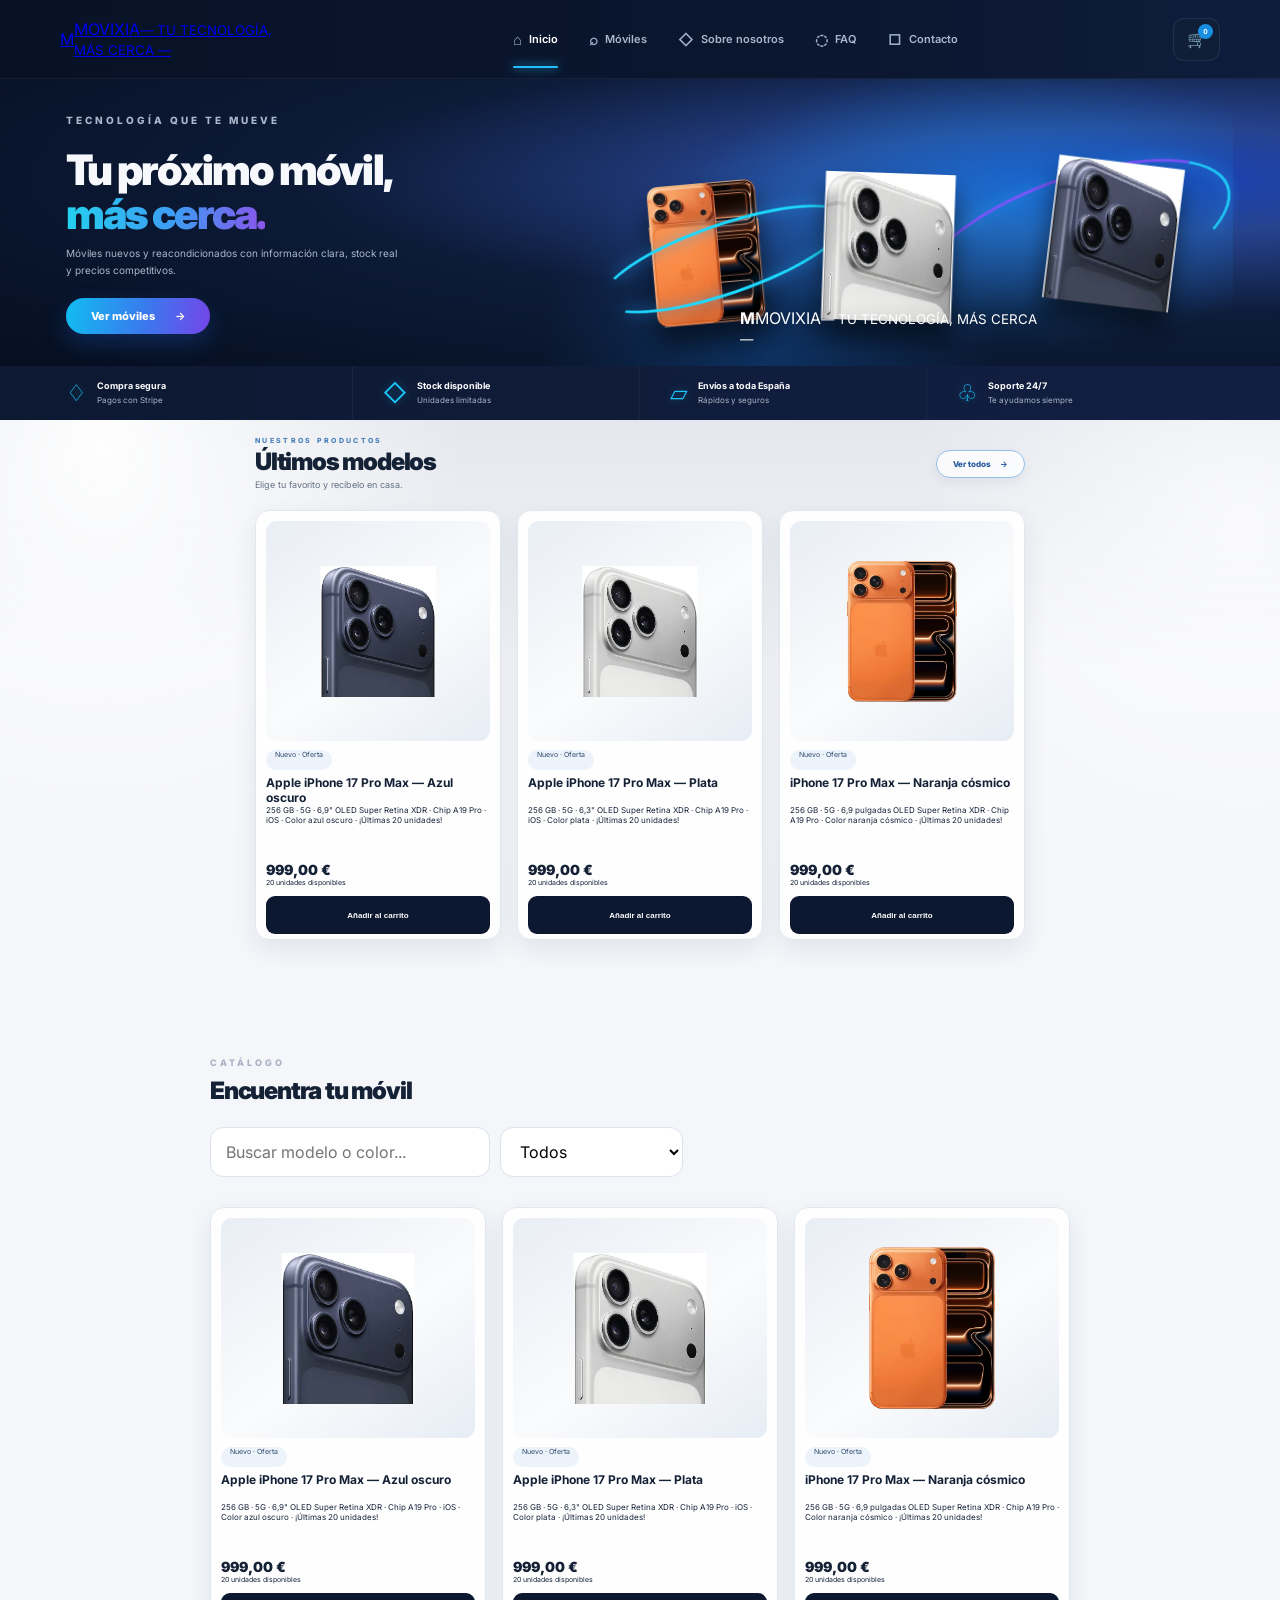
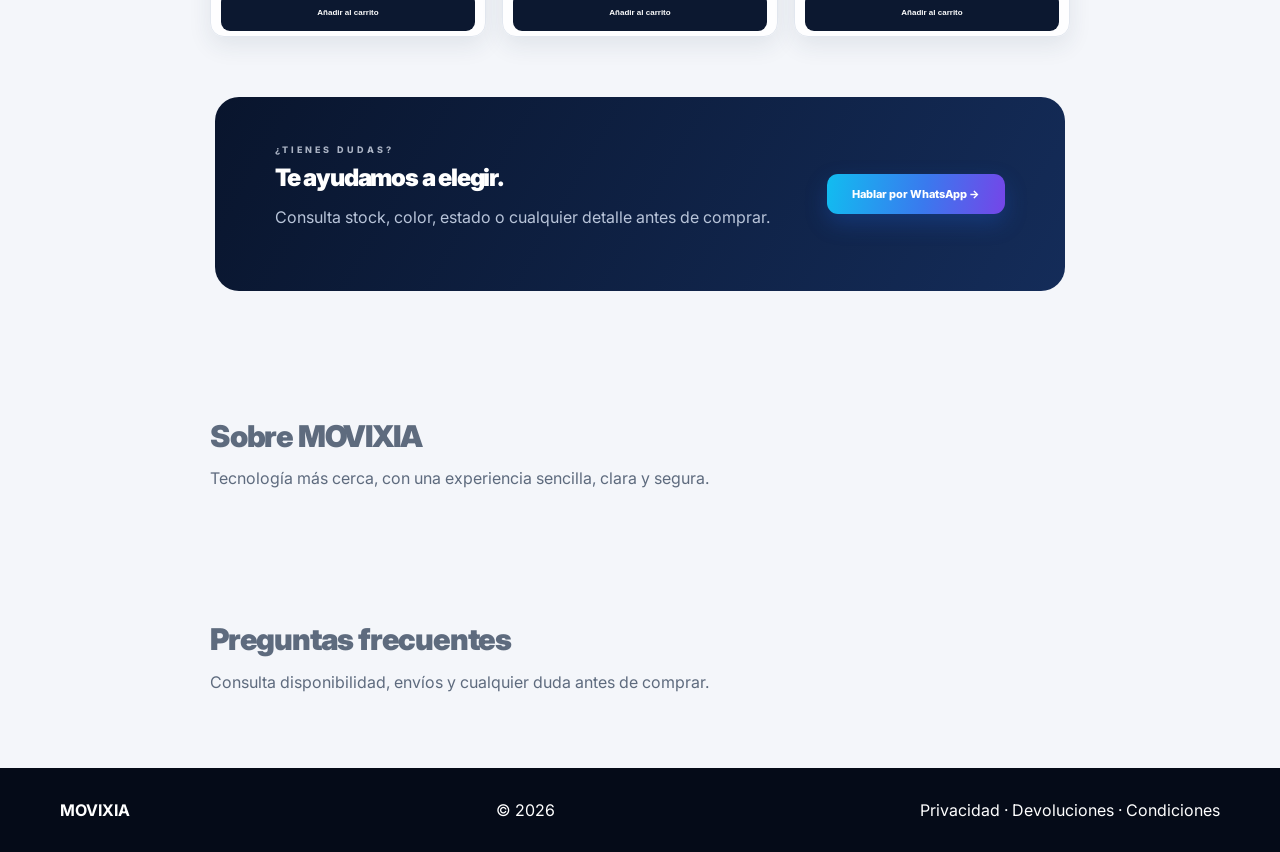
==== commit 16aec5b0: "Correct logo and hero composition to match reference" ====
--- a/index.html
+++ b/index.html
@@ -5,15 +5,15 @@
 <meta name="viewport" content="width=device-width,initial-scale=1">
 <title>MOVIXIA — Móviles nuevos y reacondicionados</title>
 <meta name="description" content="Compra móviles nuevos y reacondicionados con información clara, stock real y pago seguro.">
-<link rel="stylesheet" href="styles.css?v=reference-strict-20260826">
-<link rel="stylesheet" href="cards.css?v=reference-strict-20260826">
+<link rel="stylesheet" href="styles.css?v=reference-final-20260826">
+<link rel="stylesheet" href="cards.css?v=reference-final-20260826">
 </head>
 <body>
 <header class="topbar">
-  <a class="logo" href="#inicio" aria-label="MOVIXIA, inicio"><img src="movixia-logo.svg" alt="MOVIXIA"></a>
+  <a class="logo" href="#inicio" aria-label="MOVIXIA, inicio"><span class="logoMark">M</span><span class="logoWord">MOV<span>IX</span>IA<small>— TU TECNOLOGÍA, MÁS CERCA —</small></span></a>
   <nav aria-label="Navegación principal">
     <a class="active" href="#inicio"><span class="navIcon">⌂</span>Inicio</a>
-    <a href="#catalogo"><span class="navIcon">♧</span>Móviles</a>
+    <a href="#catalogo"><span class="navIcon">⌕</span>Móviles</a>
     <a href="#nosotros"><span class="navIcon">◇</span>Sobre nosotros</a>
     <a href="#faq"><span class="navIcon">◌</span>FAQ</a>
     <a href="#contacto"><span class="navIcon">□</span>Contacto</a>
@@ -34,7 +34,7 @@
       <img class="phone p1" src="images/ASSET_MMS_161493687.jpg" alt="">
       <img class="phone p2" src="images/ASSET_MMS_161588659.jpg" alt="">
       <img class="phone p3" src="images/ASSET_MMS_161588673.jpg" alt="">
-      <img class="heroBrand" src="movixia-logo.svg" alt="">
+      <div class="heroBrand"><strong>M</strong><span>MOV<span>IX</span>IA<small>— TU TECNOLOGÍA, MÁS CERCA —</small></span></div>
     </div>
   </section>
   <section class="trust" aria-label="Ventajas">
--- a/styles.css
+++ b/styles.css
@@ -1,7 +1,8 @@
 @import url('https://fonts.googleapis.com/css2?family=Inter:wght@400;500;600;700;800;900&display=swap');
-:root{--ink:#071327;--navy:#071126;--navy2:#0c1833;--blue:#159ff4;--cyan:#2dd7ff;--violet:#8652f4;--muted:#667085;--line:#e6eaf0;--bg:#f3f5f9}*{box-sizing:border-box}html{scroll-behavior:smooth}body{margin:0;font-family:Inter,Arial,sans-serif;background:var(--bg);color:var(--ink)}
-header{height:82px;background:linear-gradient(90deg,#071126,#0b1730 70%,#111d42);display:flex;align-items:center;padding:0 clamp(24px,6vw,92px);position:sticky;top:0;z-index:50;border-bottom:1px solid rgba(255,255,255,.07);box-shadow:0 6px 30px rgba(0,0,0,.1)}.logo{width:255px;height:70px;display:flex;align-items:center}.logo img{width:205px;max-height:65px;object-fit:contain;object-position:left center}nav{display:flex;align-items:center;justify-content:center;gap:28px;flex:1;height:100%}nav a{color:#aeb9cd;text-decoration:none;font-weight:700;font-size:13px;display:flex;gap:8px;align-items:center;height:100%;border-bottom:2px solid transparent}nav a.active,nav a:hover{color:#fff;border-color:#2ebdff}.navIcon{font-size:17px;color:#a8b8d2}.cart{border:1px solid #253755;background:#12203b;color:#fff;border-radius:13px;padding:11px 15px;font-weight:800;cursor:pointer;box-shadow:inset 0 1px rgba(255,255,255,.04)}.cart span{display:inline-grid;place-items:center;background:#239fe8;color:#fff;width:19px;height:19px;border-radius:50%;font-size:10px;margin-left:5px;transform:translateY(-8px)}
-.hero{min-height:590px;display:grid;grid-template-columns:minmax(0,1fr) minmax(500px,.94fr);align-items:center;padding:52px clamp(24px,7vw,110px) 40px;position:relative;overflow:hidden;color:#fff;background:radial-gradient(circle at 84% 36%,rgba(48,97,255,.72) 0,rgba(16,52,126,.76) 23%,rgba(8,23,52,.96) 58%,#050d1e 100%)}.hero:after{content:'';position:absolute;inset:0;background:linear-gradient(90deg,rgba(3,10,24,.15),transparent 55%);pointer-events:none}.heroCopy{position:relative;z-index:5;max-width:610px}.eyebrow{font-size:10px;font-weight:900;letter-spacing:3.1px;color:#57cdf9;margin:0 0 15px}.hero h1{font-size:clamp(54px,5.4vw,86px);line-height:.98;letter-spacing:-4px;margin:0 0 18px;font-weight:900}.hero h1 span{background:linear-gradient(90deg,#23cdf2,#4a9dff 54%,#9358ec);-webkit-background-clip:text;background-clip:text;color:transparent}.hero p{font-size:15px;line-height:1.72;color:#aebbd0;max-width:470px;margin:0 0 26px}.btn{border:0;border-radius:14px;padding:15px 22px;color:#fff;background:linear-gradient(105deg,#12bdf1,#3579ef 58%,#7750e9);font-weight:800;cursor:pointer;text-decoration:none;display:inline-flex;align-items:center;justify-content:center;gap:18px;box-shadow:0 14px 32px rgba(32,92,238,.28)}.hero .btn{border-radius:30px;padding:16px 29px}.heroVisual{height:460px;position:relative;z-index:3}.heroAura{position:absolute;inset:-8%;background:radial-gradient(circle at 57% 50%,rgba(41,130,255,.46),transparent 57%)}.orbit{position:absolute;border:4px solid rgba(52,220,255,.8);border-left-color:transparent;border-radius:50%;filter:drop-shadow(0 0 12px rgba(34,151,255,.85));transform:rotate(-18deg)}.orbitOne{width:330px;height:145px;left:9%;top:48%;border-right-color:#8252ff}.orbitTwo{width:420px;height:190px;right:-6%;top:33%;border-top-color:#7b54ff;border-bottom-color:transparent;opacity:.65}.phone{position:absolute;object-fit:contain;filter:drop-shadow(0 28px 24px rgba(0,0,0,.55));height:95%;max-width:48%}.p1{left:0;bottom:-20px;transform:rotate(-10deg)}.p2{left:28%;bottom:-34px;height:108%;z-index:3;transform:rotate(2deg)}.p3{right:-2%;bottom:-8px;height:89%;transform:rotate(10deg)}.heroBrand{position:absolute;z-index:4;width:55%;left:23%;bottom:16px;filter:drop-shadow(0 8px 14px rgba(0,0,0,.52))}.heroBrand img{width:100%;display:block}
-.trust{background:linear-gradient(90deg,#0c1831,#111e42);color:#fff;display:grid;grid-template-columns:repeat(4,1fr);padding:13px clamp(24px,7vw,110px);gap:0;border-top:1px solid rgba(95,167,255,.14)}.trust>div{min-height:52px;display:flex;align-items:center;gap:13px;padding:0 27px;border-right:1px solid rgba(255,255,255,.06)}.trust>div:first-child{padding-left:0}.trust>div:last-child{border:0}.trust i{font-style:normal;color:#31c9ff;font-size:26px;text-shadow:0 0 12px rgba(45,207,255,.35)}.trust b{display:block;font-size:11px}.trust small{display:block;color:#9facbf;font-size:10px;margin-top:3px}
-.featuredSection,section:not(.hero):not(.trust):not(.contact):not(.info){max-width:1440px;margin:auto;padding:18px clamp(24px,7vw,110px) 74px}.featuredSection{padding-top:18px!important;background:linear-gradient(180deg,rgba(226,230,239,.72),#f5f6f9 55%,var(--bg));max-width:none}.featuredSection .sectionHead{max-width:1220px;margin-left:auto;margin-right:auto}.sectionHead{display:flex;justify-content:space-between;align-items:end;margin-bottom:28px}.sectionHead h2,h2{font-size:clamp(28px,2.8vw,42px);letter-spacing:-1.8px;margin:0 0 7px}.sectionHead p:not(.eyebrow){margin:0;color:#657184;font-size:12px}.outlineBtn{padding:11px 19px;border:1px solid #9dc9ee;border-radius:18px;text-decoration:none;color:#24549d;font-size:11px;font-weight:800;background:rgba(255,255,255,.82);box-shadow:0 5px 14px rgba(25,74,140,.08)}.outlineBtn b{margin-left:8px}.featuredSection .products{max-width:1220px;margin:0 auto}.products{display:grid;grid-template-columns:repeat(3,minmax(0,1fr));gap:24px;align-items:stretch}.product{background:rgba(255,255,255,.92);border:1px solid #e6eaf0;border-radius:22px;box-shadow:0 12px 35px rgba(25,42,70,.07);transition:transform .2s,box-shadow .2s}.product:hover{transform:translateY(-5px);box-shadow:0 22px 45px rgba(25,42,70,.13)}.photo{background:linear-gradient(145deg,#e9eef6,#f9fafc 58%,#e5ebf4)}.badge{background:#edf4ff;color:#2455a6}.price{font-weight:900}.product .btn{background:#0b1730;box-shadow:none}.filters{display:flex;gap:10px;margin:24px 0 30px}.filters input,.filters select{border:1px solid #dce3ed;background:#fff;border-radius:13px;padding:13px 15px;font:inherit}.filters input{min-width:270px}.contact{max-width:1200px;margin:0 auto 82px;padding:60px clamp(24px,7vw,90px);border-radius:30px;background:linear-gradient(120deg,#09152d,#142c59);color:#fff;display:flex;justify-content:space-between;align-items:center;gap:30px}.contact h2{margin-bottom:10px}.contact p:not(.eyebrow){color:#b8c4d9}.info{color:#5e6b7e}.info h2{font-size:31px}footer{background:#050b18;color:#fff;padding:35px clamp(24px,7vw,110px);display:flex;justify-content:space-between;gap:18px;flex-wrap:wrap}.overlay{position:fixed;inset:0;background:rgba(0,0,0,.58);z-index:70}.hidden{display:none}#drawer{position:fixed;z-index:71;right:0;top:0;width:min(430px,100%);height:100%;background:#fff;padding:24px;transform:translateX(100%);transition:.25s;overflow:auto}#drawer.open{transform:translateX(0)}.drawerHead{display:flex;align-items:center;justify-content:space-between}.drawerHead button{border:0;border-radius:50%;width:36px;height:36px}.line{display:grid;grid-template-columns:60px 1fr auto;gap:12px;padding:14px 0;border-bottom:1px solid #edf0f4}.mini{background:#edf2f7;border-radius:10px;display:grid;place-items:center;height:60px}.total{display:flex;justify-content:space-between;font-size:20px;margin:25px 0}.full{width:100%}
-@media(max-width:900px){header{padding:0 4%}.logo{width:190px}.logo img{width:170px}nav{gap:17px}nav a{font-size:12px}.hero{grid-template-columns:1fr 1fr;padding-left:6%;padding-right:6%}.trust{padding-left:6%;padding-right:6%}.trust>div{padding:0 12px}.products{gap:18px}}@media(max-width:700px){header{height:74px;padding:0 18px}.logo{width:145px}.logo img{width:140px}nav a span:not(.navIcon){display:none}.hero{grid-template-columns:1fr;min-height:720px;padding:55px 24px 18px}.heroVisual{height:330px}.hero h1{font-size:58px}.trust{grid-template-columns:1fr 1fr;padding:20px 24px;gap:15px}.trust>div{border:0;padding:0}.products{grid-template-columns:1fr 1fr}.featuredSection,section:not(.hero):not(.trust):not(.contact):not(.info){padding-left:24px;padding-right:24px}}@media(max-width:520px){nav{display:none}.hero h1{font-size:48px;letter-spacing:-3px}.hero p{font-size:15px}.trust{grid-template-columns:1fr}.products{grid-template-columns:1fr}.sectionHead{display:block}.outlineBtn{display:inline-flex;margin-top:18px}.filters{flex-direction:column}.filters input{min-width:0;width:100%}.contact{margin:0 18px 60px;display:block;padding:40px 28px}.contact .btn{margin-top:18px}}+:root{--navy:#071226;--navy2:#0b1831;--cyan:#16c9ff;--blue:#2788f4;--violet:#7b4df0;--ink:#152236;--muted:#667085;--bg:#f4f6fa}*{box-sizing:border-box}html{scroll-behavior:smooth}body{margin:0;font-family:Inter,Arial,sans-serif;background:var(--bg);color:var(--ink)}
+.topbar{height:79px;background:linear-gradient(90deg,#081226,#0b1730 68%,#0f1d3d);display:flex;align-items:center;padding:0 60px;position:relative;z-index:20;border-bottom:1px solid rgba(255,255,255,.05)}.logo{width:238px;height:100%;display:flex;align-items:center}.logo img{width:186px;max-height:58px;object-fit:contain;object-position:left center}nav{display:flex;align-items:stretch;justify-content:center;gap:31px;flex:1;height:100%}nav a{position:relative;color:#aab7cb;text-decoration:none;font-size:11px;font-weight:600;display:flex;align-items:center;gap:7px;height:100%;white-space:nowrap}nav a.active,nav a:hover{color:#fff}nav a.active:after{content:'';position:absolute;bottom:10px;left:0;right:0;height:2px;border-radius:2px;background:#22bfff;box-shadow:0 0 10px #22bfff}.navIcon{font-size:15px;line-height:1;color:#9fb1cb}.cart{position:relative;width:47px;height:43px;border:1px solid rgba(116,145,194,.17);background:#101e38;color:#c6d0e0;border-radius:11px;cursor:pointer}.cartIcon{font-size:16px}.cart #cartCount{position:absolute;top:5px;right:6px;display:grid;place-items:center;width:15px;height:15px;border-radius:50%;background:#198fe2;color:#fff;font-size:8px;font-weight:800}
+.hero{height:287px;min-height:287px;display:grid;grid-template-columns:45% 55%;padding:0 66px;position:relative;overflow:hidden;color:#fff;background:radial-gradient(ellipse at 88% 35%,#1740b7 0,rgba(16,48,132,.9) 20%,rgba(6,21,52,.97) 51%,#061021 100%)}.hero:before{content:'';position:absolute;inset:0;background:linear-gradient(90deg,rgba(4,12,29,.18),rgba(5,14,34,0) 55%),radial-gradient(circle at 60% 100%,rgba(21,130,245,.25),transparent 28%);pointer-events:none}.heroCopy{position:relative;z-index:5;align-self:center;padding-top:1px}.eyebrow{font-size:9px;line-height:1;font-weight:800;letter-spacing:3px;color:#a9b2c3;margin:0 0 11px}.hero h1{font-size:42px;line-height:1.03;letter-spacing:-1.9px;font-weight:900;margin:0 0 10px;color:#f7f8fb}.hero h1 span{background:linear-gradient(90deg,#24d0ee,#3e9cf4 55%,#8954e9);-webkit-background-clip:text;background-clip:text;color:transparent}.hero p{margin:0 0 19px;font-size:10px;line-height:1.7;color:#a9b7ca}.btn{border:0;border-radius:11px;padding:13px 25px;min-width:144px;background:linear-gradient(100deg,#11bdf0,#3a79ee 55%,#7545e8);box-shadow:0 9px 22px rgba(30,103,235,.25);color:#fff;text-decoration:none;font-size:11px;font-weight:800;display:inline-flex;align-items:center;justify-content:center;gap:20px}.hero .btn{border-radius:25px;height:36px;padding:0 24px}.heroVisual{position:relative;height:100%;z-index:2}.blueGlow{position:absolute;width:105%;height:120%;right:-3%;top:-8%;background:radial-gradient(ellipse at 66% 44%,rgba(25,159,255,.48),transparent 52%)}.orbit{position:absolute;border:3px solid #1dd9ff;border-left-color:transparent;border-radius:50%;filter:drop-shadow(0 0 7px rgba(38,161,255,.9));z-index:2}.orbitA{width:260px;height:72px;left:2%;top:50%;transform:rotate(-19deg);border-right-color:#8956ff}.orbitB{width:330px;height:130px;right:-4%;top:34%;transform:rotate(-20deg);border-top-color:#8653ff;border-bottom-color:transparent;opacity:.85}.phone{position:absolute;object-fit:contain;filter:drop-shadow(0 18px 13px rgba(0,0,0,.55));z-index:1}.p1{height:82%;max-width:31%;left:4%;bottom:-2%;transform:rotate(-5deg)}.p2{height:97%;max-width:35%;left:31%;bottom:-7%;transform:rotate(2deg);z-index:3}.p3{height:94%;max-width:34%;right:-1%;bottom:-1%;transform:rotate(7deg);z-index:2}.heroBrand{position:absolute;width:48%;max-height:80%;object-fit:contain;left:25%;bottom:18px;z-index:4;filter:drop-shadow(0 5px 9px rgba(0,0,0,.5))}
+.trust{height:54px;background:linear-gradient(90deg,#0d1931,#121f43);display:grid;grid-template-columns:repeat(4,1fr);padding:0 66px;color:#fff}.trust>div{height:100%;display:flex;align-items:center;gap:10px;padding:0 30px;border-right:1px solid rgba(255,255,255,.045)}.trust>div:first-child{padding-left:0}.trust>div:last-child{border:0}.trust i{font-style:normal;font-size:23px;line-height:1;color:#1ac5fa;text-shadow:0 0 8px rgba(28,197,250,.4)}.trust b{display:block;font-size:9px;line-height:1.2}.trust small{display:block;margin-top:4px;font-size:8px;color:#aab7c9}
+.featuredSection{padding:17px 60px 58px;background:linear-gradient(180deg,#e4e7ed 0,#f6f7fa 42%,#f4f6fa 100%);position:relative}.featuredSection:before{content:'';position:absolute;inset:0;background:radial-gradient(circle at 8% 5%,rgba(255,255,255,.95),transparent 28%),radial-gradient(circle at 97% 16%,rgba(255,255,255,.7),transparent 25%);pointer-events:none}.sectionHead,.featuredSection .products{position:relative;z-index:1;max-width:770px;margin-left:auto;margin-right:auto}.sectionHead{display:flex;justify-content:space-between;align-items:center;margin-bottom:20px}.sectionHead .eyebrow{color:#4c82bb;font-size:7px;letter-spacing:2.3px;margin-bottom:5px}.sectionHead h2,h2{font-size:24px;line-height:1.05;letter-spacing:-1.2px;margin:0 0 5px;font-weight:900}.sectionHead p:not(.eyebrow){margin:0;font-size:9px;color:#647084}.outlineBtn{font-size:8px;color:#285a9f;text-decoration:none;font-weight:800;border:1px solid #93bee5;background:rgba(255,255,255,.76);border-radius:17px;padding:8px 16px;min-width:77px;text-align:center;box-shadow:0 4px 11px rgba(36,78,132,.08)}.outlineBtn b{margin-left:7px}.products{display:grid;grid-template-columns:repeat(3,minmax(0,1fr));gap:16px}.product{background:rgba(255,255,255,.94);border:1px solid #e2e7ef;border-radius:14px;box-shadow:0 9px 23px rgba(38,50,75,.09);transition:transform .18s,box-shadow .18s}.product:hover{transform:translateY(-3px);box-shadow:0 15px 30px rgba(38,50,75,.14)}.photo{background:linear-gradient(145deg,#e9eef5,#fafbfc 55%,#e7edf5)}.badge{background:#edf3fb;color:#334c6e}.price{font-weight:900}.product .btn{background:#0c1830;box-shadow:none}.featuredSection .products{max-width:770px}
+section#catalogo,section.info{max-width:980px;margin:auto;padding:60px}.filters{display:flex;gap:10px;margin:24px 0 30px}.filters input,.filters select{border:1px solid #dce3ed;background:#fff;border-radius:13px;padding:13px 15px;font:inherit}.filters input{min-width:270px}.contact{max-width:850px;margin:0 auto 70px;padding:48px 60px;border-radius:24px;background:linear-gradient(120deg,#09152d,#142c59);color:#fff;display:flex;justify-content:space-between;align-items:center;gap:30px}.contact h2{margin-bottom:10px}.contact p:not(.eyebrow){color:#b8c4d9}.info{color:#5e6b7e}.info h2{font-size:30px}footer{background:#050b18;color:#fff;padding:32px 60px;display:flex;justify-content:space-between;gap:18px;flex-wrap:wrap}.overlay{position:fixed;inset:0;background:rgba(0,0,0,.58);z-index:70}.hidden{display:none}#drawer{position:fixed;z-index:71;right:0;top:0;width:min(430px,100%);height:100%;background:#fff;padding:24px;transform:translateX(100%);transition:.25s;overflow:auto}#drawer.open{transform:translateX(0)}.drawerHead{display:flex;align-items:center;justify-content:space-between}.drawerHead button{border:0;border-radius:50%;width:36px;height:36px}.line{display:grid;grid-template-columns:60px 1fr auto;gap:12px;padding:14px 0;border-bottom:1px solid #edf0f4}.mini{background:#edf2f7;border-radius:10px;display:grid;place-items:center;height:60px}.total{display:flex;justify-content:space-between;font-size:20px;margin:25px 0}.full{width:100%}
+@media(max-width:900px){.topbar{padding:0 4%}.logo{width:175px}.logo img{width:160px}nav{gap:17px}.hero{padding:0 6%;grid-template-columns:47% 53%}.trust{padding:0 6%}.trust>div{padding:0 13px}.featuredSection{padding-left:5%;padding-right:5%}}@media(max-width:700px){.topbar{height:70px;padding:0 20px}.logo{width:150px}.logo img{width:145px}nav a{font-size:0}.navIcon{font-size:17px}.hero{height:auto;min-height:560px;grid-template-columns:1fr;padding:42px 24px 0}.hero h1{font-size:48px}.heroVisual{height:290px}.heroCopy{padding:0}.trust{height:auto;grid-template-columns:1fr 1fr;padding:13px 24px;gap:12px}.trust>div{min-height:42px;border:0;padding:0}.featuredSection{padding:24px}.products{grid-template-columns:1fr 1fr}.desktopOnly{display:none}section#catalogo,section.info{padding:45px 24px}}@media(max-width:520px){nav{display:none}.cart{margin-left:auto}.hero h1{font-size:42px}.trust{grid-template-columns:1fr}.products{grid-template-columns:1fr}.sectionHead{align-items:flex-end}.filters{flex-direction:column}.filters input{min-width:0;width:100%}.contact{margin:0 18px 55px;padding:38px 28px;display:block}.contact .btn{margin-top:18px}}
--- a/cards.css
+++ b/cards.css
@@ -1,15 +1,2 @@
-/* Estructura única para las tres tarjetas de producto MOVIXIA */
-.products{grid-template-columns:repeat(3,minmax(0,1fr));align-items:stretch;gap:26px}
-.product{height:620px;min-height:620px;padding:14px;display:grid;grid-template-rows:350px 44px 50px 64px 40px 22px 50px;gap:0;border-radius:24px;overflow:hidden}
-.photo{width:100%;height:350px;min-height:350px;padding:26px;border-radius:18px;display:grid;place-items:center;overflow:hidden;background:linear-gradient(145deg,#edf3fb,#f9fbff 58%,#e9eef8)}
-.photo img{width:100%;height:100%;display:block;object-fit:contain;object-position:center center;transform:none!important}
-.product:nth-child(1) .photo img,.product:nth-child(2) .photo img,.product:nth-child(3) .photo img{transform:none!important}
-.badge{height:28px;min-height:28px;align-self:center;justify-self:start;margin-top:16px;display:inline-flex;align-items:center}
-.product h3{height:50px;min-height:50px;margin:13px 0 7px;overflow:hidden;display:block}
-.spec{height:64px;min-height:64px;margin:0;overflow:hidden}
-.price{height:40px;min-height:40px;margin:16px 0 7px;display:flex;align-items:center}
-.stockText{height:22px;min-height:22px;margin:2px 0 0;overflow:hidden}
-.product .btn{height:50px;min-height:50px;margin-top:auto}
-@media(max-width:900px){.product{height:570px;min-height:570px;grid-template-rows:310px 44px 50px 64px 40px 22px 50px}.photo{height:310px;min-height:310px}}
-@media(max-width:700px){.products{grid-template-columns:1fr 1fr}}
-@media(max-width:520px){.products{grid-template-columns:1fr}.product{height:620px;min-height:620px;grid-template-rows:380px 44px 50px 64px 40px 22px 50px}.photo{height:380px;min-height:380px}}
+/* Tarjetas compactas: proporción y composición de la referencia visual */
+.products{grid-template-columns:repeat(3,minmax(0,1fr));align-items:stretch;gap:16px}.product{height:430px;min-height:430px;padding:10px;display:grid;grid-template-rows:220px 29px 35px 44px 29px 18px 38px;gap:0;border-radius:14px;overflow:hidden}.photo{width:100%;height:220px;min-height:220px;padding:14px;border-radius:11px;display:grid;place-items:center;overflow:hidden;background:linear-gradient(145deg,#e9eef5,#fafbfc 55%,#e7edf5)}.photo img{width:100%;height:100%;display:block;object-fit:contain;object-position:center center;transform:none!important}.product:nth-child(1) .photo img,.product:nth-child(2) .photo img,.product:nth-child(3) .photo img{transform:none!important}.badge{height:20px;min-height:20px;align-self:center;justify-self:start;margin-top:8px;padding:0 9px;border-radius:10px;font-size:7px}.product h3{height:35px;min-height:35px;margin:5px 0 3px;overflow:hidden;display:block;font-size:12px}.spec{height:44px;min-height:44px;margin:0;overflow:hidden;font-size:8px}.price{height:29px;min-height:29px;margin:6px 0 3px;display:flex;align-items:center;font-size:14px}.stockText{height:18px;min-height:18px;margin:0;overflow:hidden;font-size:7px}.product .btn{height:38px;min-height:38px;margin-top:auto;font-size:8px;border-radius:9px}@media(max-width:900px){.product{height:410px;min-height:410px;grid-template-rows:205px 29px 35px 42px 29px 18px 36px}.photo{height:205px;min-height:205px}}@media(max-width:700px){.products{grid-template-columns:1fr 1fr}.product{height:470px;min-height:470px;grid-template-rows:250px 29px 35px 44px 29px 18px 38px}.photo{height:250px;min-height:250px}}@media(max-width:520px){.products{grid-template-columns:1fr}.product{height:500px;min-height:500px;grid-template-rows:280px 29px 35px 44px 29px 18px 38px}.photo{height:280px;min-height:280px}}
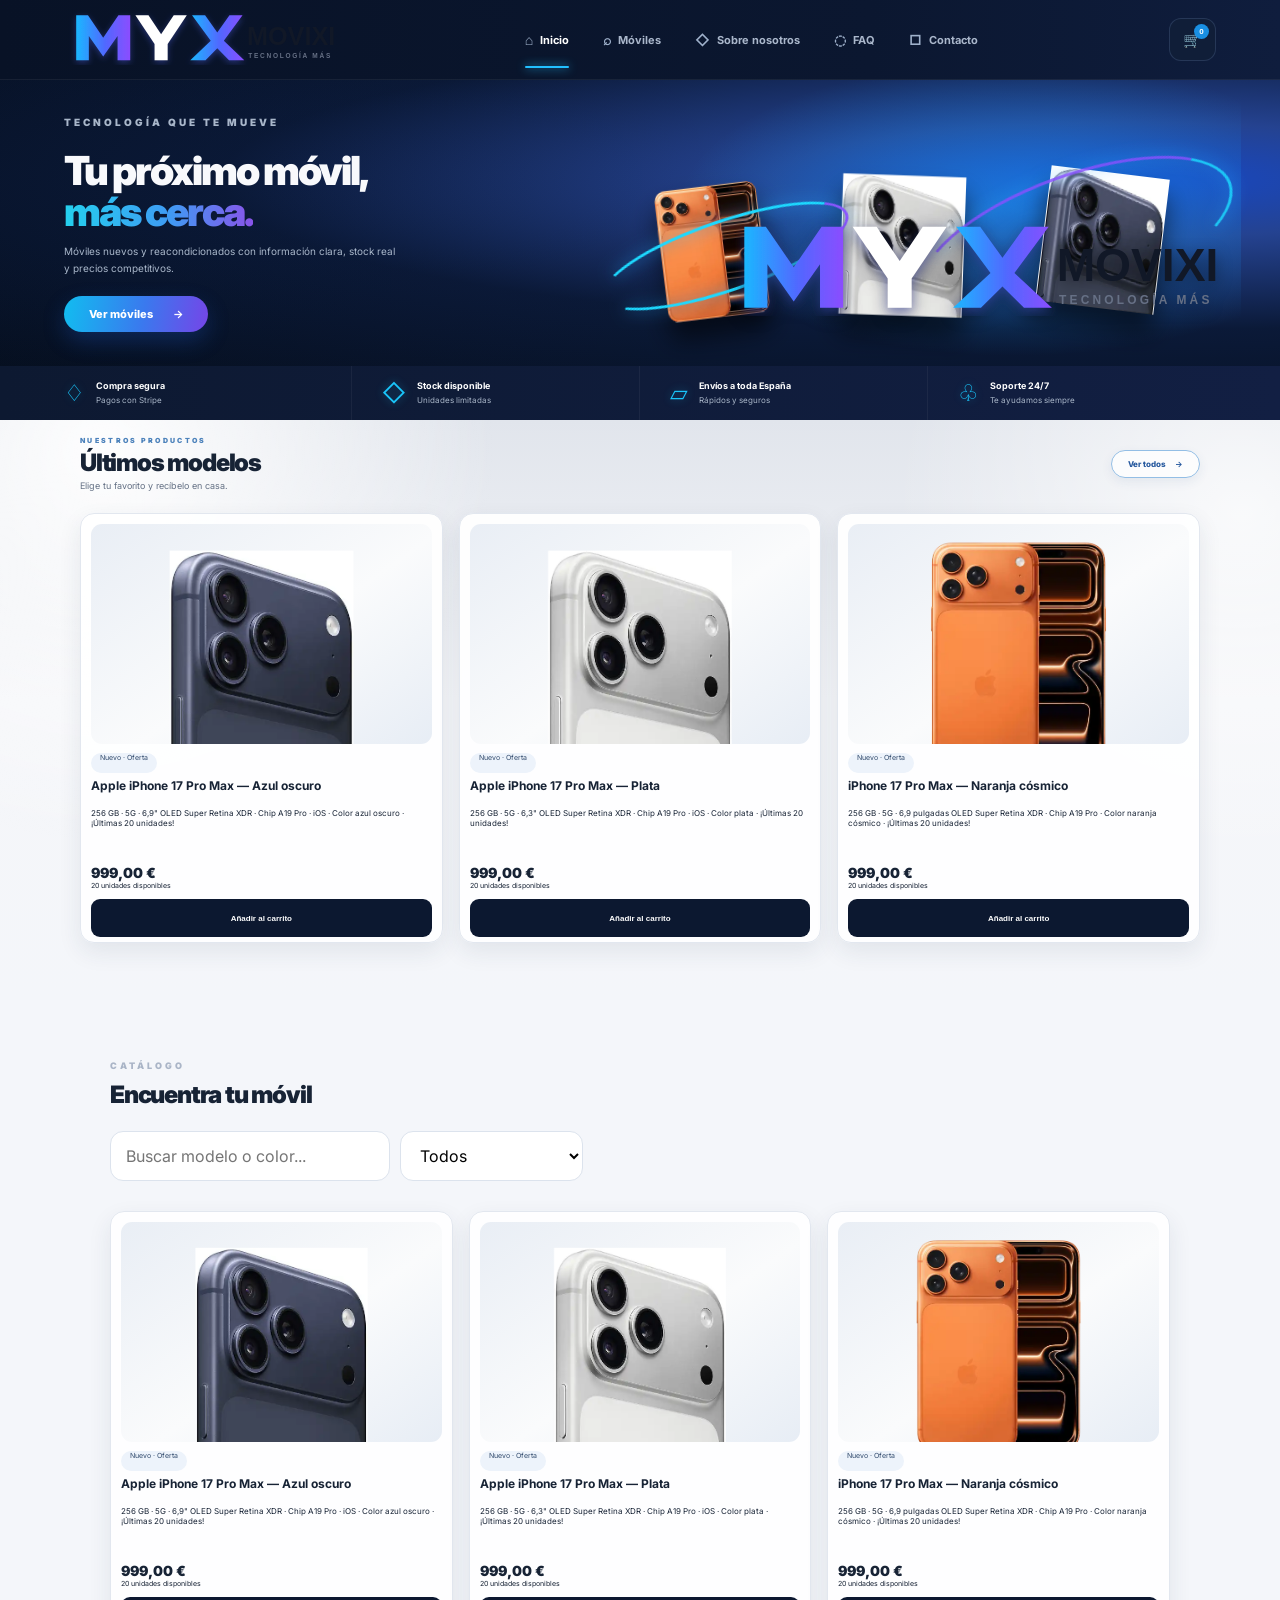
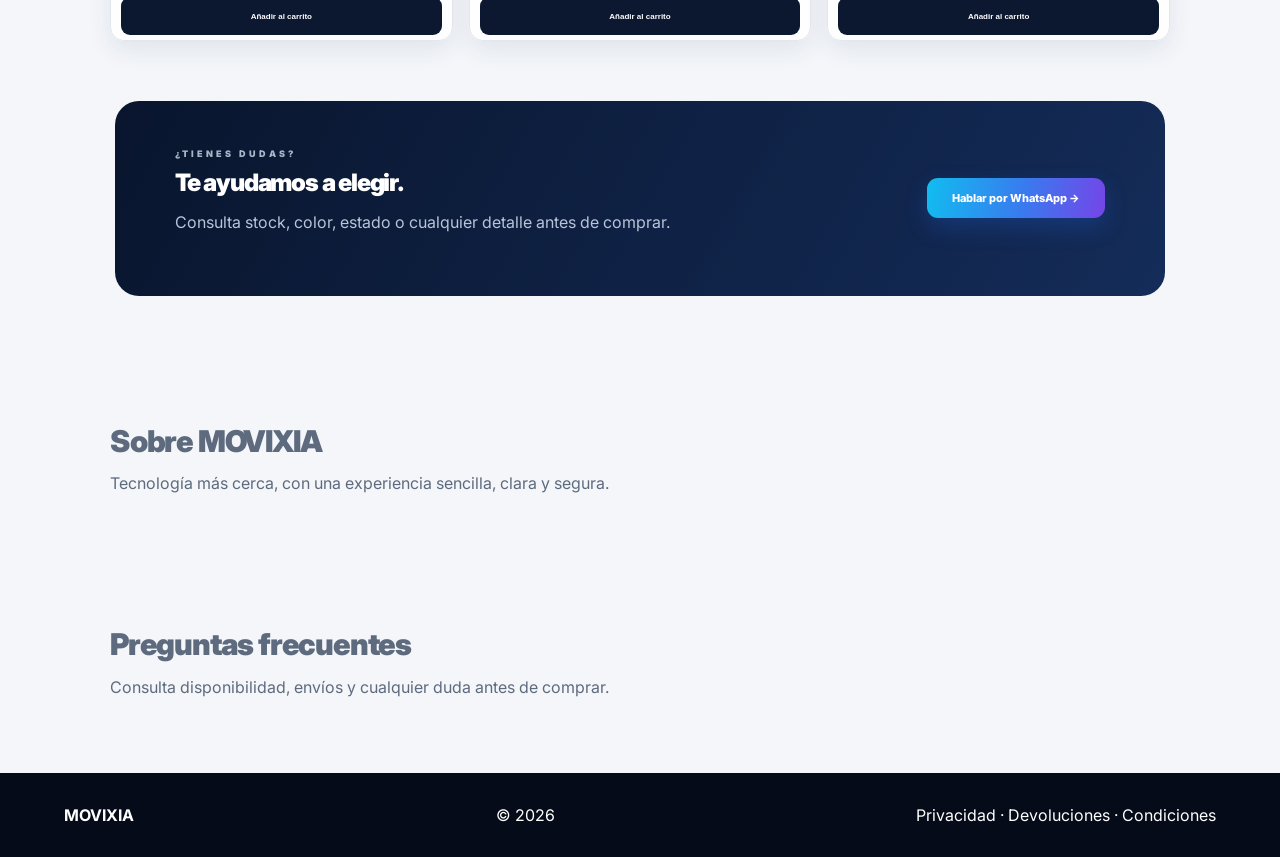
==== commit fff5b0a0: "Use supplied capture as strict visual reference" ====
--- a/index.html
+++ b/index.html
@@ -5,12 +5,12 @@
 <meta name="viewport" content="width=device-width,initial-scale=1">
 <title>MOVIXIA — Móviles nuevos y reacondicionados</title>
 <meta name="description" content="Compra móviles nuevos y reacondicionados con información clara, stock real y pago seguro.">
-<link rel="stylesheet" href="styles.css?v=reference-final-20260826">
-<link rel="stylesheet" href="cards.css?v=reference-final-20260826">
+<link rel="stylesheet" href="styles.css?v=reference-capture-20260826-2">
+<link rel="stylesheet" href="cards.css?v=reference-capture-20260826-2">
 </head>
 <body>
 <header class="topbar">
-  <a class="logo" href="#inicio" aria-label="MOVIXIA, inicio"><span class="logoMark">M</span><span class="logoWord">MOV<span>IX</span>IA<small>— TU TECNOLOGÍA, MÁS CERCA —</small></span></a>
+  <a class="logo" href="#inicio" aria-label="MOVIXIA, inicio"><img src="movixia-logo.svg" alt="MOVIXIA"></a>
   <nav aria-label="Navegación principal">
     <a class="active" href="#inicio"><span class="navIcon">⌂</span>Inicio</a>
     <a href="#catalogo"><span class="navIcon">⌕</span>Móviles</a>
@@ -34,7 +34,7 @@
       <img class="phone p1" src="images/ASSET_MMS_161493687.jpg" alt="">
       <img class="phone p2" src="images/ASSET_MMS_161588659.jpg" alt="">
       <img class="phone p3" src="images/ASSET_MMS_161588673.jpg" alt="">
-      <div class="heroBrand"><strong>M</strong><span>MOV<span>IX</span>IA<small>— TU TECNOLOGÍA, MÁS CERCA —</small></span></div>
+      <img class="heroBrand" src="movixia-logo.svg" alt="">
     </div>
   </section>
   <section class="trust" aria-label="Ventajas">
--- a/styles.css
+++ b/styles.css
@@ -1,8 +1,8 @@
 @import url('https://fonts.googleapis.com/css2?family=Inter:wght@400;500;600;700;800;900&display=swap');
-:root{--navy:#071226;--navy2:#0b1831;--cyan:#16c9ff;--blue:#2788f4;--violet:#7b4df0;--ink:#152236;--muted:#667085;--bg:#f4f6fa}*{box-sizing:border-box}html{scroll-behavior:smooth}body{margin:0;font-family:Inter,Arial,sans-serif;background:var(--bg);color:var(--ink)}
-.topbar{height:79px;background:linear-gradient(90deg,#081226,#0b1730 68%,#0f1d3d);display:flex;align-items:center;padding:0 60px;position:relative;z-index:20;border-bottom:1px solid rgba(255,255,255,.05)}.logo{width:238px;height:100%;display:flex;align-items:center}.logo img{width:186px;max-height:58px;object-fit:contain;object-position:left center}nav{display:flex;align-items:stretch;justify-content:center;gap:31px;flex:1;height:100%}nav a{position:relative;color:#aab7cb;text-decoration:none;font-size:11px;font-weight:600;display:flex;align-items:center;gap:7px;height:100%;white-space:nowrap}nav a.active,nav a:hover{color:#fff}nav a.active:after{content:'';position:absolute;bottom:10px;left:0;right:0;height:2px;border-radius:2px;background:#22bfff;box-shadow:0 0 10px #22bfff}.navIcon{font-size:15px;line-height:1;color:#9fb1cb}.cart{position:relative;width:47px;height:43px;border:1px solid rgba(116,145,194,.17);background:#101e38;color:#c6d0e0;border-radius:11px;cursor:pointer}.cartIcon{font-size:16px}.cart #cartCount{position:absolute;top:5px;right:6px;display:grid;place-items:center;width:15px;height:15px;border-radius:50%;background:#198fe2;color:#fff;font-size:8px;font-weight:800}
-.hero{height:287px;min-height:287px;display:grid;grid-template-columns:45% 55%;padding:0 66px;position:relative;overflow:hidden;color:#fff;background:radial-gradient(ellipse at 88% 35%,#1740b7 0,rgba(16,48,132,.9) 20%,rgba(6,21,52,.97) 51%,#061021 100%)}.hero:before{content:'';position:absolute;inset:0;background:linear-gradient(90deg,rgba(4,12,29,.18),rgba(5,14,34,0) 55%),radial-gradient(circle at 60% 100%,rgba(21,130,245,.25),transparent 28%);pointer-events:none}.heroCopy{position:relative;z-index:5;align-self:center;padding-top:1px}.eyebrow{font-size:9px;line-height:1;font-weight:800;letter-spacing:3px;color:#a9b2c3;margin:0 0 11px}.hero h1{font-size:42px;line-height:1.03;letter-spacing:-1.9px;font-weight:900;margin:0 0 10px;color:#f7f8fb}.hero h1 span{background:linear-gradient(90deg,#24d0ee,#3e9cf4 55%,#8954e9);-webkit-background-clip:text;background-clip:text;color:transparent}.hero p{margin:0 0 19px;font-size:10px;line-height:1.7;color:#a9b7ca}.btn{border:0;border-radius:11px;padding:13px 25px;min-width:144px;background:linear-gradient(100deg,#11bdf0,#3a79ee 55%,#7545e8);box-shadow:0 9px 22px rgba(30,103,235,.25);color:#fff;text-decoration:none;font-size:11px;font-weight:800;display:inline-flex;align-items:center;justify-content:center;gap:20px}.hero .btn{border-radius:25px;height:36px;padding:0 24px}.heroVisual{position:relative;height:100%;z-index:2}.blueGlow{position:absolute;width:105%;height:120%;right:-3%;top:-8%;background:radial-gradient(ellipse at 66% 44%,rgba(25,159,255,.48),transparent 52%)}.orbit{position:absolute;border:3px solid #1dd9ff;border-left-color:transparent;border-radius:50%;filter:drop-shadow(0 0 7px rgba(38,161,255,.9));z-index:2}.orbitA{width:260px;height:72px;left:2%;top:50%;transform:rotate(-19deg);border-right-color:#8956ff}.orbitB{width:330px;height:130px;right:-4%;top:34%;transform:rotate(-20deg);border-top-color:#8653ff;border-bottom-color:transparent;opacity:.85}.phone{position:absolute;object-fit:contain;filter:drop-shadow(0 18px 13px rgba(0,0,0,.55));z-index:1}.p1{height:82%;max-width:31%;left:4%;bottom:-2%;transform:rotate(-5deg)}.p2{height:97%;max-width:35%;left:31%;bottom:-7%;transform:rotate(2deg);z-index:3}.p3{height:94%;max-width:34%;right:-1%;bottom:-1%;transform:rotate(7deg);z-index:2}.heroBrand{position:absolute;width:48%;max-height:80%;object-fit:contain;left:25%;bottom:18px;z-index:4;filter:drop-shadow(0 5px 9px rgba(0,0,0,.5))}
-.trust{height:54px;background:linear-gradient(90deg,#0d1931,#121f43);display:grid;grid-template-columns:repeat(4,1fr);padding:0 66px;color:#fff}.trust>div{height:100%;display:flex;align-items:center;gap:10px;padding:0 30px;border-right:1px solid rgba(255,255,255,.045)}.trust>div:first-child{padding-left:0}.trust>div:last-child{border:0}.trust i{font-style:normal;font-size:23px;line-height:1;color:#1ac5fa;text-shadow:0 0 8px rgba(28,197,250,.4)}.trust b{display:block;font-size:9px;line-height:1.2}.trust small{display:block;margin-top:4px;font-size:8px;color:#aab7c9}
-.featuredSection{padding:17px 60px 58px;background:linear-gradient(180deg,#e4e7ed 0,#f6f7fa 42%,#f4f6fa 100%);position:relative}.featuredSection:before{content:'';position:absolute;inset:0;background:radial-gradient(circle at 8% 5%,rgba(255,255,255,.95),transparent 28%),radial-gradient(circle at 97% 16%,rgba(255,255,255,.7),transparent 25%);pointer-events:none}.sectionHead,.featuredSection .products{position:relative;z-index:1;max-width:770px;margin-left:auto;margin-right:auto}.sectionHead{display:flex;justify-content:space-between;align-items:center;margin-bottom:20px}.sectionHead .eyebrow{color:#4c82bb;font-size:7px;letter-spacing:2.3px;margin-bottom:5px}.sectionHead h2,h2{font-size:24px;line-height:1.05;letter-spacing:-1.2px;margin:0 0 5px;font-weight:900}.sectionHead p:not(.eyebrow){margin:0;font-size:9px;color:#647084}.outlineBtn{font-size:8px;color:#285a9f;text-decoration:none;font-weight:800;border:1px solid #93bee5;background:rgba(255,255,255,.76);border-radius:17px;padding:8px 16px;min-width:77px;text-align:center;box-shadow:0 4px 11px rgba(36,78,132,.08)}.outlineBtn b{margin-left:7px}.products{display:grid;grid-template-columns:repeat(3,minmax(0,1fr));gap:16px}.product{background:rgba(255,255,255,.94);border:1px solid #e2e7ef;border-radius:14px;box-shadow:0 9px 23px rgba(38,50,75,.09);transition:transform .18s,box-shadow .18s}.product:hover{transform:translateY(-3px);box-shadow:0 15px 30px rgba(38,50,75,.14)}.photo{background:linear-gradient(145deg,#e9eef5,#fafbfc 55%,#e7edf5)}.badge{background:#edf3fb;color:#334c6e}.price{font-weight:900}.product .btn{background:#0c1830;box-shadow:none}.featuredSection .products{max-width:770px}
-section#catalogo,section.info{max-width:980px;margin:auto;padding:60px}.filters{display:flex;gap:10px;margin:24px 0 30px}.filters input,.filters select{border:1px solid #dce3ed;background:#fff;border-radius:13px;padding:13px 15px;font:inherit}.filters input{min-width:270px}.contact{max-width:850px;margin:0 auto 70px;padding:48px 60px;border-radius:24px;background:linear-gradient(120deg,#09152d,#142c59);color:#fff;display:flex;justify-content:space-between;align-items:center;gap:30px}.contact h2{margin-bottom:10px}.contact p:not(.eyebrow){color:#b8c4d9}.info{color:#5e6b7e}.info h2{font-size:30px}footer{background:#050b18;color:#fff;padding:32px 60px;display:flex;justify-content:space-between;gap:18px;flex-wrap:wrap}.overlay{position:fixed;inset:0;background:rgba(0,0,0,.58);z-index:70}.hidden{display:none}#drawer{position:fixed;z-index:71;right:0;top:0;width:min(430px,100%);height:100%;background:#fff;padding:24px;transform:translateX(100%);transition:.25s;overflow:auto}#drawer.open{transform:translateX(0)}.drawerHead{display:flex;align-items:center;justify-content:space-between}.drawerHead button{border:0;border-radius:50%;width:36px;height:36px}.line{display:grid;grid-template-columns:60px 1fr auto;gap:12px;padding:14px 0;border-bottom:1px solid #edf0f4}.mini{background:#edf2f7;border-radius:10px;display:grid;place-items:center;height:60px}.total{display:flex;justify-content:space-between;font-size:20px;margin:25px 0}.full{width:100%}
-@media(max-width:900px){.topbar{padding:0 4%}.logo{width:175px}.logo img{width:160px}nav{gap:17px}.hero{padding:0 6%;grid-template-columns:47% 53%}.trust{padding:0 6%}.trust>div{padding:0 13px}.featuredSection{padding-left:5%;padding-right:5%}}@media(max-width:700px){.topbar{height:70px;padding:0 20px}.logo{width:150px}.logo img{width:145px}nav a{font-size:0}.navIcon{font-size:17px}.hero{height:auto;min-height:560px;grid-template-columns:1fr;padding:42px 24px 0}.hero h1{font-size:48px}.heroVisual{height:290px}.heroCopy{padding:0}.trust{height:auto;grid-template-columns:1fr 1fr;padding:13px 24px;gap:12px}.trust>div{min-height:42px;border:0;padding:0}.featuredSection{padding:24px}.products{grid-template-columns:1fr 1fr}.desktopOnly{display:none}section#catalogo,section.info{padding:45px 24px}}@media(max-width:520px){nav{display:none}.cart{margin-left:auto}.hero h1{font-size:42px}.trust{grid-template-columns:1fr}.products{grid-template-columns:1fr}.sectionHead{align-items:flex-end}.filters{flex-direction:column}.filters input{min-width:0;width:100%}.contact{margin:0 18px 55px;padding:38px 28px;display:block}.contact .btn{margin-top:18px}}
+:root{--navy:#071226;--cyan:#18c9ff;--blue:#2a89f5;--violet:#7b4df0;--ink:#172335;--bg:#f4f6fa}*{box-sizing:border-box}html{scroll-behavior:smooth}body{margin:0;font-family:Inter,Arial,sans-serif;background:var(--bg);color:var(--ink)}
+.topbar{height:80px;background:linear-gradient(90deg,#081226,#0b1730 68%,#0f1d3d);display:flex;align-items:center;padding:0 clamp(38px,5vw,78px);position:relative;z-index:20;border-bottom:1px solid rgba(255,255,255,.06)}.logo{height:100%;width:270px;display:flex;align-items:center;gap:10px;text-decoration:none}.logoMark{font-size:48px;font-weight:900;line-height:1;letter-spacing:-9px;color:#eaf3ff;font-style:italic;text-shadow:0 0 14px rgba(72,139,255,.55)}.logoWord{font-size:26px;font-weight:900;letter-spacing:-1px;color:#f4f7fc;line-height:.82}.logoWord span,.heroBrand span>span{background:linear-gradient(90deg,#18c9ff,#477eff,#8950f0);-webkit-background-clip:text;background-clip:text;color:transparent}.logoWord small{display:block;color:#6c9ee5;font-size:5px;letter-spacing:1.5px;font-weight:800;margin-top:8px;white-space:nowrap}nav{display:flex;align-items:stretch;justify-content:center;gap:34px;flex:1;height:100%}nav a{position:relative;color:#aab7cb;text-decoration:none;font-size:11px;font-weight:700;display:flex;align-items:center;gap:7px;height:100%;white-space:nowrap}nav a.active,nav a:hover{color:#fff}nav a.active:after{content:'';position:absolute;bottom:11px;left:0;right:0;height:2px;border-radius:2px;background:#22bfff;box-shadow:0 0 10px #22bfff}.navIcon{font-size:14px;color:#9fb1cb}.cart{position:relative;width:47px;height:43px;border:1px solid rgba(116,145,194,.22);background:#101e38;color:#d5deec;border-radius:12px;cursor:pointer}.cartIcon{font-size:15px}.cart #cartCount{position:absolute;top:5px;right:6px;display:grid;place-items:center;width:15px;height:15px;border-radius:50%;background:#198fe2;color:#fff;font-size:8px;font-weight:800}
+.hero{height:286px;display:grid;grid-template-columns:45% 55%;padding:0 clamp(38px,5vw,78px);position:relative;overflow:hidden;color:#fff;background:radial-gradient(ellipse at 88% 35%,#1748c5 0,rgba(14,47,133,.9) 22%,rgba(6,21,52,.98) 57%,#061021 100%)}.hero:before{content:'';position:absolute;inset:0;background:linear-gradient(90deg,rgba(4,12,29,.1),transparent 60%);pointer-events:none}.heroCopy{position:relative;z-index:6;align-self:center}.eyebrow{font-size:9px;line-height:1;font-weight:900;letter-spacing:3px;color:#aab5c7;margin:0 0 12px}.hero h1{font-size:clamp(40px,3.1vw,58px);line-height:1.03;letter-spacing:-2px;font-weight:900;margin:0 0 11px;color:#f8f9fc}.hero h1 span{background:linear-gradient(90deg,#24d0ee,#3e9cf4 55%,#8954e9);-webkit-background-clip:text;background-clip:text;color:transparent}.hero p{margin:0 0 19px;font-size:10px;line-height:1.7;color:#a9b7ca}.btn{border:0;border-radius:11px;padding:13px 25px;min-width:144px;background:linear-gradient(100deg,#11bdf0,#3a79ee 55%,#7545e8);box-shadow:0 9px 22px rgba(30,103,235,.25);color:#fff;text-decoration:none;font-size:11px;font-weight:800;display:inline-flex;align-items:center;justify-content:center;gap:20px}.hero .btn{border-radius:25px;height:36px;padding:0 24px}.heroVisual{position:relative;height:100%;z-index:2}.blueGlow{position:absolute;width:108%;height:125%;right:-4%;top:-10%;background:radial-gradient(ellipse at 67% 44%,rgba(25,159,255,.54),transparent 52%)}.orbit{position:absolute;border:3px solid #1dd9ff;border-left-color:transparent;border-radius:50%;filter:drop-shadow(0 0 8px rgba(38,161,255,.95));z-index:4}.orbitA{width:260px;height:72px;left:2%;top:49%;transform:rotate(-19deg);border-right-color:#8956ff}.orbitB{width:330px;height:130px;right:-4%;top:33%;transform:rotate(-20deg);border-top-color:#8653ff;border-bottom-color:transparent;opacity:.85}.phone{position:absolute;object-fit:contain;filter:drop-shadow(0 18px 13px rgba(0,0,0,.58));z-index:2}.p1{height:76%;max-width:29%;left:6%;bottom:2%;transform:rotate(-7deg)}.p2{height:92%;max-width:33%;left:34%;bottom:-4%;transform:rotate(2deg);z-index:3}.p3{height:88%;max-width:32%;right:2%;bottom:0;transform:rotate(7deg)}.heroBrand{position:absolute;left:22%;bottom:24px;z-index:5;display:flex;align-items:flex-end;gap:8px;filter:drop-shadow(0 5px 8px rgba(0,0,0,.45));pointer-events:none}.heroBrand strong{font-size:94px;line-height:.65;font-style:italic;letter-spacing:-22px;color:#eef5ff}.heroBrand>span{font-size:48px;font-weight:900;letter-spacing:-2px;color:#f5f7fb;line-height:.8}.heroBrand small{display:block;font-size:5px;letter-spacing:3px;color:#b4c0d5;text-align:center;margin-top:8px;white-space:nowrap}
+.trust{height:54px;background:linear-gradient(90deg,#0d1931,#121f43);display:grid;grid-template-columns:repeat(4,1fr);padding:0 clamp(38px,5vw,78px);color:#fff}.trust>div{height:100%;display:flex;align-items:center;gap:11px;padding:0 30px;border-right:1px solid rgba(255,255,255,.05)}.trust>div:first-child{padding-left:0}.trust>div:last-child{border:0}.trust i{font-style:normal;font-size:23px;line-height:1;color:#1ac5fa;text-shadow:0 0 8px rgba(28,197,250,.4)}.trust b{display:block;font-size:9px;line-height:1.2}.trust small{display:block;margin-top:4px;font-size:8px;color:#aab7c9}
+.featuredSection{padding:17px clamp(38px,5vw,78px) 58px;background:linear-gradient(180deg,#e1e5ec 0,#f5f6f9 48%,#f4f6fa 100%);position:relative}.featuredSection:before{content:'';position:absolute;inset:0;background:radial-gradient(circle at 8% 5%,rgba(255,255,255,.95),transparent 30%),radial-gradient(circle at 97% 16%,rgba(255,255,255,.75),transparent 26%);pointer-events:none}.sectionHead,.featuredSection .products{position:relative;z-index:1;max-width:1120px;margin-left:auto;margin-right:auto}.sectionHead{display:flex;justify-content:space-between;align-items:center;margin-bottom:22px}.sectionHead .eyebrow{color:#4c82bb;font-size:7px;letter-spacing:2.3px;margin-bottom:6px}.sectionHead h2,h2{font-size:24px;line-height:1.05;letter-spacing:-1.2px;margin:0 0 5px;font-weight:900}.sectionHead p:not(.eyebrow){margin:0;font-size:9px;color:#647084}.outlineBtn{font-size:8px;color:#285a9f;text-decoration:none;font-weight:800;border:1px solid #93bee5;background:rgba(255,255,255,.76);border-radius:17px;padding:8px 16px;min-width:77px;text-align:center;box-shadow:0 4px 11px rgba(36,78,132,.08)}.outlineBtn b{margin-left:7px}.products{display:grid;grid-template-columns:repeat(3,minmax(0,1fr));gap:20px}.product{background:rgba(255,255,255,.94);border:1px solid #e2e7ef;border-radius:14px;box-shadow:0 9px 23px rgba(38,50,75,.09);transition:transform .18s,box-shadow .18s}.product:hover{transform:translateY(-3px);box-shadow:0 15px 30px rgba(38,50,75,.14)}.photo{background:linear-gradient(145deg,#e9eef5,#fafbfc 55%,#e7edf5)}.badge{background:#edf3fb;color:#334c6e}.price{font-weight:900}.product .btn{background:#0c1830;box-shadow:none}
+section#catalogo,section.info{max-width:1180px;margin:auto;padding:60px}.filters{display:flex;gap:10px;margin:24px 0 30px}.filters input,.filters select{border:1px solid #dce3ed;background:#fff;border-radius:13px;padding:13px 15px;font:inherit}.filters input{min-width:270px}.contact{max-width:1050px;margin:0 auto 70px;padding:48px 60px;border-radius:24px;background:linear-gradient(120deg,#09152d,#142c59);color:#fff;display:flex;justify-content:space-between;align-items:center;gap:30px}.contact h2{margin-bottom:10px}.contact p:not(.eyebrow){color:#b8c4d9}.info{color:#5e6b7e}.info h2{font-size:30px}footer{background:#050b18;color:#fff;padding:32px clamp(38px,5vw,78px);display:flex;justify-content:space-between;gap:18px;flex-wrap:wrap}.overlay{position:fixed;inset:0;background:rgba(0,0,0,.58);z-index:70}.hidden{display:none}#drawer{position:fixed;z-index:71;right:0;top:0;width:min(430px,100%);height:100%;background:#fff;padding:24px;transform:translateX(100%);transition:.25s;overflow:auto}#drawer.open{transform:translateX(0)}.drawerHead{display:flex;align-items:center;justify-content:space-between}.drawerHead button{border:0;border-radius:50%;width:36px;height:36px}.line{display:grid;grid-template-columns:60px 1fr auto;gap:12px;padding:14px 0;border-bottom:1px solid #edf0f4}.mini{background:#edf2f7;border-radius:10px;display:grid;place-items:center;height:60px}.total{display:flex;justify-content:space-between;font-size:20px;margin:25px 0}.full{width:100%}
+@media(max-width:900px){.topbar{padding:0 4%}.logo{width:190px}.logoMark{font-size:42px}.logoWord{font-size:23px}nav{gap:17px}.hero{padding:0 6%;grid-template-columns:47% 53%}.trust{padding:0 6%}.trust>div{padding:0 13px}.featuredSection{padding-left:5%;padding-right:5%}.sectionHead,.featuredSection .products{max-width:100%}}@media(max-width:700px){.topbar{height:70px;padding:0 20px}.logo{width:150px}.logoWord{font-size:19px}.logoMark{font-size:36px}nav a{font-size:0}.navIcon{font-size:17px}.hero{height:auto;min-height:560px;grid-template-columns:1fr;padding:42px 24px 0}.hero h1{font-size:48px}.heroVisual{height:290px}.heroCopy{padding:0}.trust{height:auto;grid-template-columns:1fr 1fr;padding:13px 24px;gap:12px}.trust>div{min-height:42px;border:0;padding:0}.featuredSection{padding:24px}.products{grid-template-columns:1fr 1fr}.desktopOnly{display:none}section#catalogo,section.info{padding:45px 24px}}@media(max-width:520px){nav{display:none}.cart{margin-left:auto}.hero h1{font-size:42px}.trust{grid-template-columns:1fr}.products{grid-template-columns:1fr}.sectionHead{align-items:flex-end}.filters{flex-direction:column}.filters input{min-width:0;width:100%}.contact{margin:0 18px 55px;padding:38px 28px;display:block}.contact .btn{margin-top:18px}}
